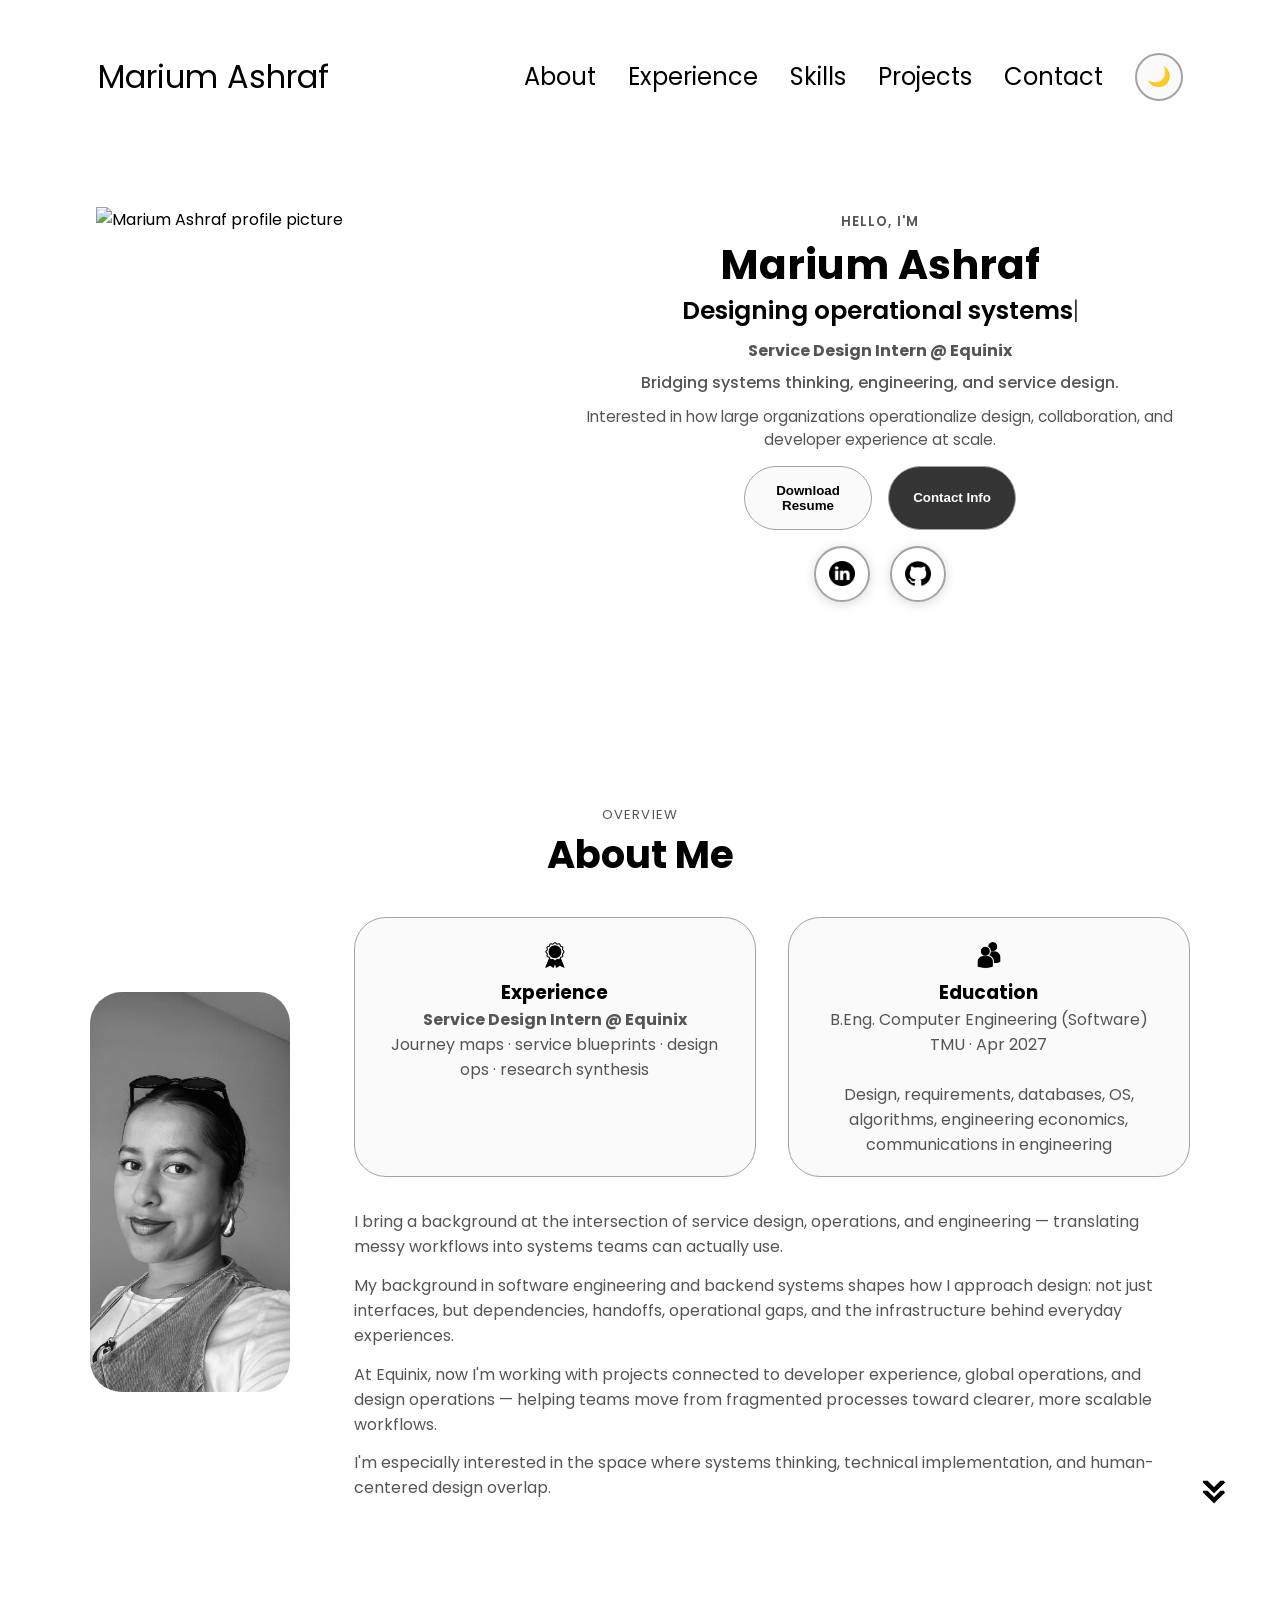
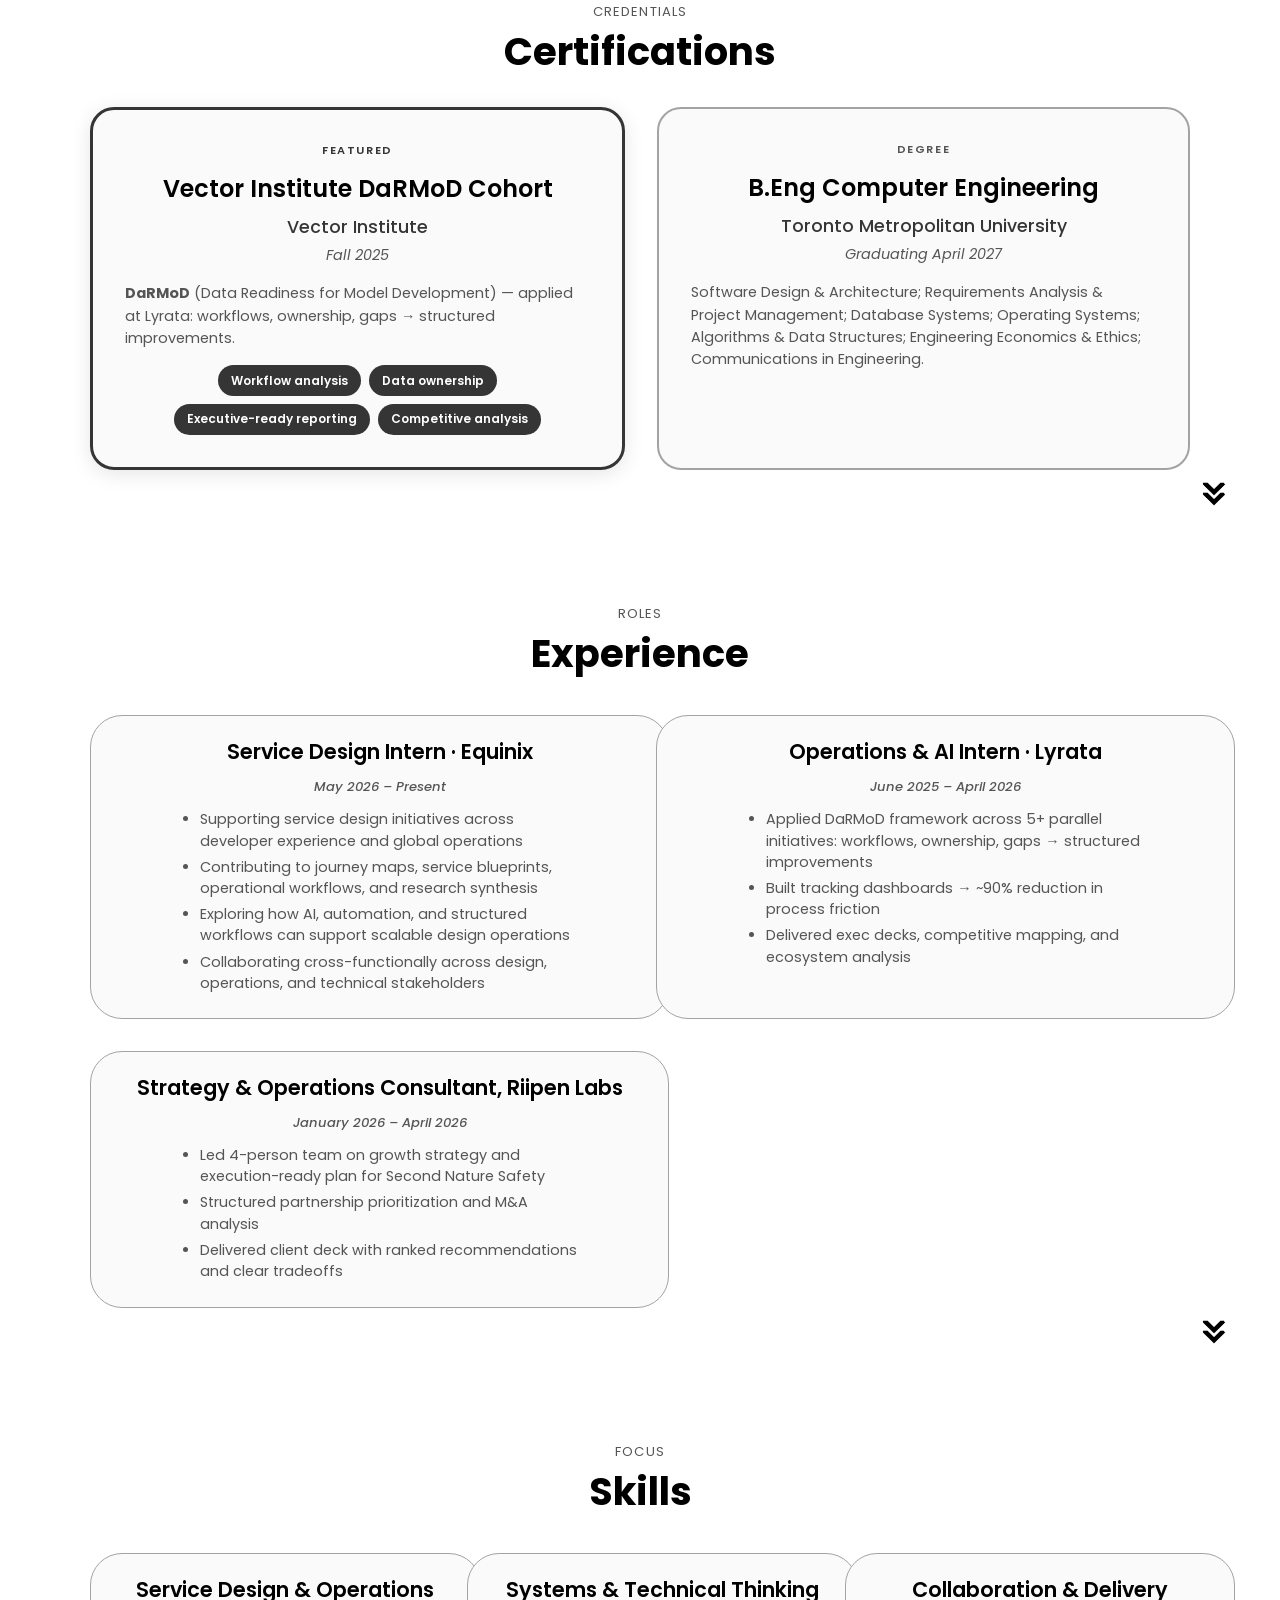
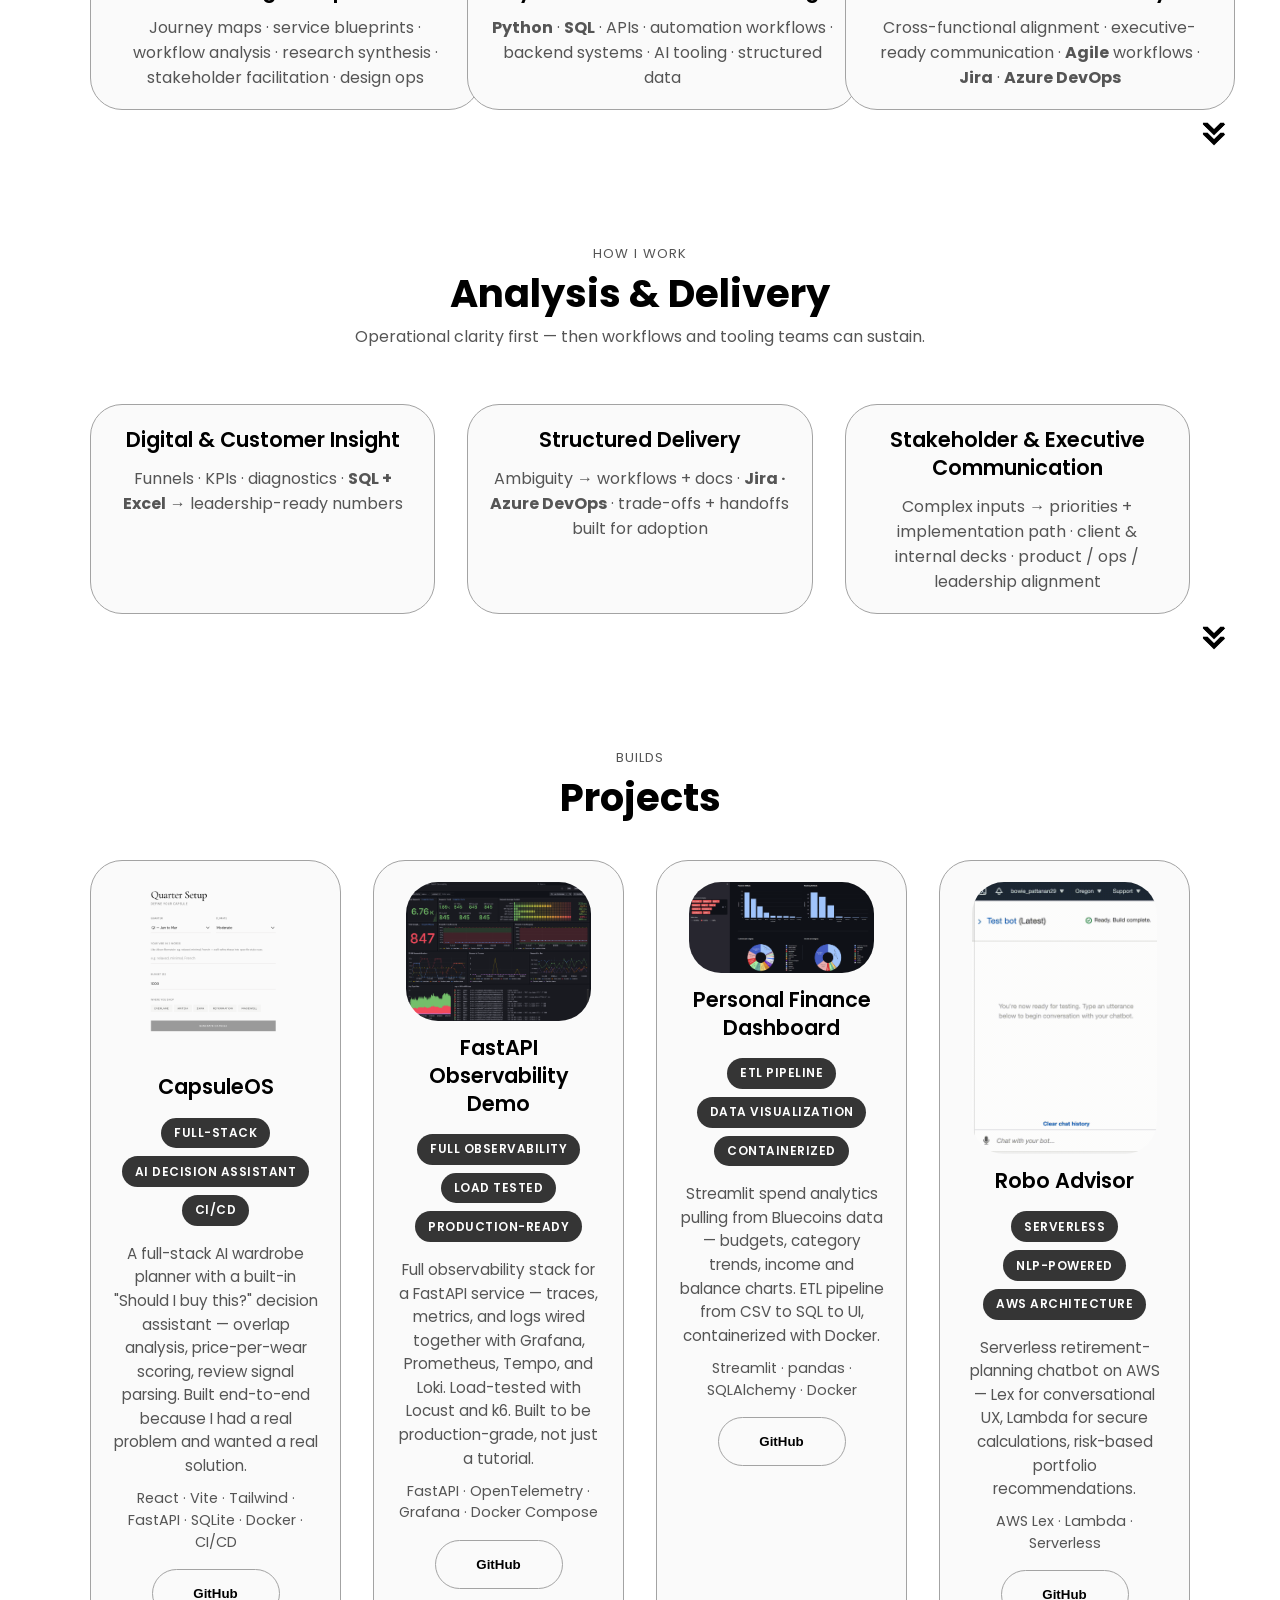
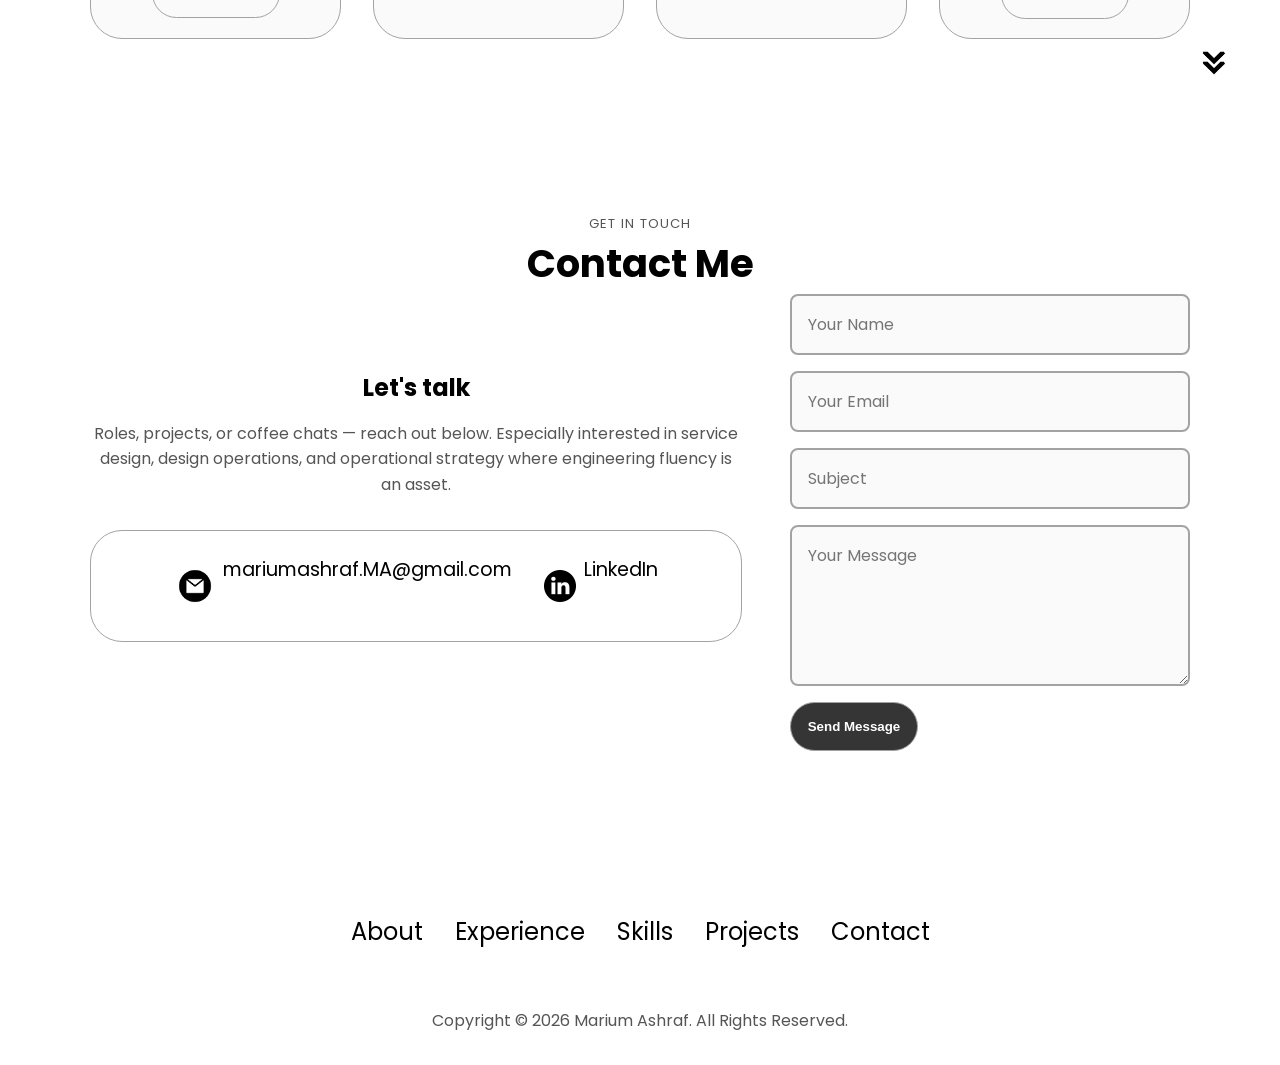
==== index.html @ 14479787 "Post Starting at Equinix" ====
<!DOCTYPE html>
<html lang="en">
  <head>
    <meta charset="UTF-8" />
    <meta http-equiv="X-UA-Compatible" content="IE=edge" />
    <meta name="viewport" content="width=device-width, initial-scale=1.0" />
    <meta name="description" content="Marium Ashraf — service design, systems thinking, and engineering fluency. Equinix · operations · workflows at scale." />
    <meta name="keywords" content="Service Design, Equinix, Design Operations, Systems Thinking, Developer Experience, Operations, SQL, Python, Agile, Jira, Azure DevOps" />
    <title>Marium Ashraf — Service Design &amp; Operational Systems</title>
    <link rel="stylesheet" href="style.css" />
    <link rel="stylesheet" href="mediaqueries.css" />
  </head>
  <body>
    <!-- Scroll Progress Indicator -->
    <div id="scroll-progress"></div>
    
    <nav id="desktop-nav">
      <div class="logo">Marium Ashraf</div>
      <div class="nav-right">
        <ul class="nav-links">
          <li><a href="#about">About</a></li>
          <li><a href="#experience">Experience</a></li>
          <li><a href="#skills">Skills</a></li>
          <li><a href="#projects">Projects</a></li>
          <li><a href="#contact">Contact</a></li>
        </ul>
        <button id="theme-toggle" class="theme-toggle" onclick="toggleTheme()">
          <span class="theme-icon">🌙</span>
        </button>
      </div>
    </nav>
    <nav id="hamburger-nav">
      <div class="logo">Marium Ashraf</div>
      <div class="hamburger-menu">
        <div class="hamburger-icon" onclick="toggleMenu()">
          <span></span>
          <span></span>
          <span></span>
        </div>
        <div class="menu-links" id="menu-links">
          <ul class="menu-links-list">
            <li><a href="#about">About</a></li>
            <li><a href="#experience">Experience</a></li>
            <li><a href="#skills">Skills</a></li>
            <li><a href="#projects">Projects</a></li>
            <li><a href="#contact">Contact</a></li>
            <li class="theme-toggle-mobile">
              <button type="button" class="theme-toggle" onclick="toggleTheme(); toggleMenu();">
                <span class="theme-icon">🌙</span> Toggle Theme
              </button>
            </li>
          </ul>
        </div>
      </div>
    </nav>
    <section id="profile">
      <div class="section__pic-container">
        <img src="./assets/profile-pic.png" alt="Marium Ashraf profile picture" />
      </div>
      <div class="section__text">
        <p class="section__text__p1">Hello, I'm</p>
        <h1 class="title">Marium Ashraf</h1>
        <p class="section__text__p2 hero-typing-line"><span id="typing-text"></span><span class="typing-cursor">|</span></p>
        <p class="section__text__p3 hero-role-line"><strong>Service Design Intern @ Equinix</strong></p>
        <p class="section__text__p3 hero-bridging">Bridging systems thinking, engineering, and service design.</p>
        <p class="section__text__p3 hero-scale">Interested in how large organizations operationalize design, collaboration, and developer experience at scale.</p>
        <div class="btn-container">
          <button class="btn btn-color-2" onclick="window.open('./assets/Marium_Ashraf_Resume_.pdf')">
            Download Resume
          </button>
          <button class="btn btn-color-1" onclick="location.href='./#contact'">
            Contact Info
          </button>
        </div>
        <div id="socials-container">
          <a href="https://www.linkedin.com/in/mariumashraf/" target="_blank" rel="noopener" class="social-icon-link" aria-label="LinkedIn">
            <img src="./assets/linkedin.png" alt="LinkedIn" class="icon social-icon" />
          </a>
          <a href="https://github.com/marsh-design" target="_blank" rel="noopener" class="social-icon-link" aria-label="GitHub">
            <img src="./assets/github.png" alt="GitHub" class="icon social-icon" />
          </a>
        </div>
      </div>
    </section>
    <section id="about">
      <p class="section__text__p1">Overview</p>
      <h1 class="title">About Me</h1>
      <div class="section-container">
        <div class="section__pic-container">
          <img src="./assets/about-pic.png" alt="Profile picture" class="about-pic" />
        </div>
        <div class="about-details-container">
          <div class="about-containers">
            <div class="details-container">
              <img src="./assets/experience.png" alt="Experience icon" class="icon" />
              <h3>Experience</h3>
              <p><strong>Service Design Intern @ Equinix</strong><br />Journey maps · service blueprints · design ops · research synthesis</p>
            </div>
            <div class="details-container">
              <img src="./assets/education.png" alt="Education icon" class="icon" />
              <h3>Education</h3>
              <p>B.Eng. Computer Engineering (Software)<br />TMU · Apr 2027<br /><br />Design, requirements, databases, OS, algorithms, engineering economics, communications in engineering</p>
            </div>
          </div>
          <div class="text-container">
            <p>
              I bring a background at the intersection of service design, operations, and engineering — translating messy workflows into systems teams can actually use.
            </p>
            <p>
              My background in software engineering and backend systems shapes how I approach design: not just interfaces, but dependencies, handoffs, operational gaps, and the infrastructure behind everyday experiences.
            </p>
            <p>
              At Equinix, now I'm working with projects connected to developer experience, global operations, and design operations — helping teams move from fragmented processes toward clearer, more scalable workflows.
            </p>
            <p>
              I'm especially interested in the space where systems thinking, technical implementation, and human-centered design overlap.
            </p>
          </div>
        </div>
      </div>
      <img src="./assets/arrow.png" alt="Arrow icon" class="icon arrow" onclick="location.href='./#certifications'" />
    </section>

<!-- ===== CERTIFICATIONS & TRAINING SECTION ===== -->
<section id="certifications">
  <p class="section__text__p1">Credentials</p>
  <h1 class="title">Certifications</h1>
  
  <div class="certifications-container">
    <div class="certification-card featured">
      <div class="cert-badge" aria-hidden="true">Featured</div>
      <h3 class="cert-title">Vector Institute DaRMoD Cohort</h3>
      <p class="cert-org">Vector Institute</p>
      <p class="cert-date">Fall 2025</p>
      <p class="cert-description">
        <strong>DaRMoD</strong> (Data Readiness for Model Development) — applied at Lyrata: workflows, ownership, gaps → structured improvements.
      </p>
      <div class="cert-skills">
        <span class="cert-skill">Workflow analysis</span>
        <span class="cert-skill">Data ownership</span>
        <span class="cert-skill">Executive-ready reporting</span>
        <span class="cert-skill">Competitive analysis</span>
      </div>
    </div>
    
    <div class="certification-card">
      <div class="cert-badge" aria-hidden="true">Degree</div>
      <h3 class="cert-title">B.Eng Computer Engineering</h3>
      <p class="cert-org">Toronto Metropolitan University</p>
      <p class="cert-date">Graduating April 2027</p>
      <p class="cert-description">
        Software Design &amp; Architecture; Requirements Analysis &amp; Project Management; Database Systems; Operating Systems; Algorithms &amp; Data Structures; Engineering Economics &amp; Ethics; Communications in Engineering.
      </p>
    </div>
  </div>
  
  <img src="./assets/arrow.png" alt="Arrow icon" class="icon arrow" onclick="location.href='./#experience'" />
</section>

<!-- ===== EXPERIENCE (Hybrid: clean + recruiter-friendly) ===== -->
<section id="experience">
  <p class="section__text__p1">Roles</p>
  <h1 class="title">Experience</h1>

  <div class="experience-details-container">
    <div class="about-containers experience-grid">

      <!-- Service Design Intern, Equinix -->
      <div class="details-container">
        <h2 class="experience-sub-title">Service Design Intern · Equinix</h2>
        <p class="experience-date">May 2026 – Present</p>
        <ul class="exp-bullets">
          <li>Supporting service design initiatives across developer experience and global operations</li>
          <li>Contributing to journey maps, service blueprints, operational workflows, and research synthesis</li>
          <li>Exploring how AI, automation, and structured workflows can support scalable design operations</li>
          <li>Collaborating cross-functionally across design, operations, and technical stakeholders</li>
        </ul>
      </div>

      <!-- Operations & AI Intern, Lyrata -->
      <div class="details-container">
        <h2 class="experience-sub-title">Operations &amp; AI Intern · Lyrata</h2>
        <p class="experience-date">June 2025 – April 2026</p>
        <ul class="exp-bullets">
          <li>Applied DaRMoD framework across 5+ parallel initiatives: workflows, ownership, gaps → structured improvements</li>
          <li>Built tracking dashboards → ~90% reduction in process friction</li>
          <li>Delivered exec decks, competitive mapping, and ecosystem analysis</li>
        </ul>
      </div>

      <!-- Strategy and Operations Consultant, Riipen Labs -->
      <div class="details-container">
        <h2 class="experience-sub-title">Strategy &amp; Operations Consultant, Riipen Labs</h2>
        <p class="experience-date">January 2026 – April 2026</p>
        <ul class="exp-bullets">
          <li>Led 4-person team on growth strategy and execution-ready plan for Second Nature Safety</li>
          <li>Structured partnership prioritization and M&amp;A analysis</li>
          <li>Delivered client deck with ranked recommendations and clear tradeoffs</li>
        </ul>
      </div>


    </div>
  </div>
  <img src="./assets/arrow.png" alt="Arrow icon" class="icon arrow" onclick="location.href='./#skills'" />
</section>

<!-- ===== SKILLS SECTION ===== -->
<section id="skills">
  <p class="section__text__p1">Focus</p>
  <h1 class="title">Skills</h1>
  
  <div class="experience-details-container">
    <div class="about-containers skills-four">

      <div class="details-container">
        <h2 class="experience-sub-title">Service Design &amp; Operations</h2>
        <p>
          Journey maps · service blueprints · workflow analysis · research synthesis · stakeholder facilitation · design ops
        </p>
      </div>

      <div class="details-container">
        <h2 class="experience-sub-title">Systems &amp; Technical Thinking</h2>
        <p>
          <strong>Python</strong> · <strong>SQL</strong> · APIs · automation workflows · backend systems · AI tooling · structured data
        </p>
      </div>

      <div class="details-container">
        <h2 class="experience-sub-title">Collaboration &amp; Delivery</h2>
        <p>
          Cross-functional alignment · executive-ready communication · <strong>Agile</strong> workflows · <strong>Jira</strong> · <strong>Azure DevOps</strong>
        </p>
      </div>

    </div>
  </div>
  
  <img src="./assets/arrow.png" alt="Arrow icon" class="icon arrow" onclick="location.href='./#analysis-delivery'" />
</section>

<!-- ===== ANALYSIS & DELIVERY SECTION ===== -->
<section id="analysis-delivery">
  <p class="section__text__p1">How I work</p>
  <h1 class="title">Analysis &amp; Delivery</h1>
  
  <p class="section-intro">Operational clarity first — then workflows and tooling teams can sustain.</p>
  
  <div class="experience-details-container">
    <div class="about-containers">

      <!-- Business Intelligence & Analytics -->
      <div class="details-container">
        <h2 class="experience-sub-title">Digital &amp; Customer Insight</h2>
        <p>
          Funnels · KPIs · diagnostics · <strong>SQL + Excel</strong> → leadership-ready numbers
        </p>
      </div>

      <!-- Systems Analysis & Requirements -->
      <div class="details-container">
        <h2 class="experience-sub-title">Structured Delivery</h2>
        <p>
          Ambiguity → workflows + docs · <strong>Jira · Azure DevOps</strong> · trade-offs + handoffs built for adoption
        </p>
      </div>

      <!-- Stakeholder Collaboration & Communication -->
      <div class="details-container">
        <h2 class="experience-sub-title">Stakeholder &amp; Executive Communication</h2>
        <p>
          Complex inputs → priorities + implementation path · client &amp; internal decks · product / ops / leadership alignment
        </p>
      </div>

    </div>
  </div>
  
  <img src="./assets/arrow.png" alt="Arrow icon" class="icon arrow" onclick="location.href='./#projects'" />
</section>

<!-- ===== PROJECTS SECTION ===== -->
<section id="projects">
  <p class="section__text__p1">Builds</p>
  <h1 class="title">Projects</h1>


  <div class="experience-details-container">
    <div class="about-containers">

      <!-- CapsuleOS -->
      <div class="details-container color-container project-card" data-category="frontend backend ai">
        <div class="article-container">
          <img src="./assets/project-1.png" alt="CapsuleOS - quarterly capsule wardrobe planner" class="project-img" />
        </div>
        <h2 class="experience-sub-title project-title">CapsuleOS</h2>
        <div class="project-metrics">
          <span class="metric-badge">Full-Stack</span>
          <span class="metric-badge">AI Decision Assistant</span>
          <span class="metric-badge">CI/CD</span>
        </div>
        <p class="project-blurb">
          A full-stack AI wardrobe planner with a built-in "Should I buy this?" decision assistant — overlap analysis, price-per-wear scoring, review signal parsing. Built end-to-end because I had a real problem and wanted a real solution.
        </p>
        <p class="project-details">
          React · Vite · Tailwind · FastAPI · SQLite · Docker · CI/CD
        </p>
        <div class="btn-container">
          <button class="btn btn-color-2 project-btn"
            onclick="location.href='https://github.com/marsh-design/capsule-os'">GitHub</button>
        </div>
      </div>

      <!-- FastAPI Observability Demo -->
      <div class="details-container color-container project-card" data-category="backend devops">
        <div class="article-container">
          <img src="./assets/dashboard.png" alt="FastAPI Observability Demo preview" class="project-img" />
        </div>
        <h2 class="experience-sub-title project-title">FastAPI Observability Demo</h2>
        <div class="project-metrics">
          <span class="metric-badge">Full Observability</span>
          <span class="metric-badge">Load Tested</span>
          <span class="metric-badge">Production-Ready</span>
        </div>
        <p class="project-blurb">
          Full observability stack for a FastAPI service — traces, metrics, and logs wired together with Grafana, Prometheus, Tempo, and Loki. Load-tested with Locust and k6. Built to be production-grade, not just a tutorial.
        </p>
        <p class="project-details">
          FastAPI · OpenTelemetry · Grafana · Docker Compose
        </p>
        <div class="btn-container">
          <button class="btn btn-color-2 project-btn"
            onclick="location.href='https://github.com/marsh-design/fastapi_observability_main'">GitHub</button>
        </div>
      </div>

      <!-- Personal Finance Dashboard -->
      <div class="details-container color-container project-card" data-category="frontend backend">
        <div class="article-container">
          <img src="./assets/project-3.png" alt="Personal Finance Dashboard preview" class="project-img" />
        </div>
        <h2 class="experience-sub-title project-title">Personal Finance Dashboard</h2>
        <div class="project-metrics">
          <span class="metric-badge">ETL Pipeline</span>
          <span class="metric-badge">Data Visualization</span>
          <span class="metric-badge">Containerized</span>
        </div>
        <p class="project-blurb">
          Streamlit spend analytics pulling from Bluecoins data — budgets, category trends, income and balance charts. ETL pipeline from CSV to SQL to UI, containerized with Docker.
        </p>
        <p class="project-details">
          Streamlit · pandas · SQLAlchemy · Docker
        </p>
        <div class="btn-container">
          <button class="btn btn-color-2 project-btn"
            onclick="location.href='https://github.com/marsh-design/personal-finance-dashboard-clean'">GitHub</button>

        </div>
      </div>

      <!-- Robo Advisor -->
      <div class="details-container color-container project-card" data-category="ai backend">
        <div class="article-container">
          <img src="./assets/project-4.png" alt="Robo Advisor preview" class="project-img" />
        </div>
        <h2 class="experience-sub-title project-title">Robo Advisor</h2>
        <div class="project-metrics">
          <span class="metric-badge">Serverless</span>
          <span class="metric-badge">NLP-Powered</span>
          <span class="metric-badge">AWS Architecture</span>
        </div>
        <p class="project-blurb">
          Serverless retirement-planning chatbot on AWS — Lex for conversational UX, Lambda for secure calculations, risk-based portfolio recommendations.
        </p>
        <p class="project-details">
          AWS Lex · Lambda · Serverless
        </p>
        <div class="btn-container">
          <button class="btn btn-color-2 project-btn"
            onclick="location.href='https://github.com/marsh-design/roboadvisor'">GitHub</button>

        </div>
      </div>

    </div>
  </div>

  <img src="./assets/arrow.png" alt="Arrow icon" class="icon arrow" onclick="location.href='./#contact'" />
</section>


    <section id="contact">
      <p class="section__text__p1">Get in Touch</p>
      <h1 class="title">Contact Me</h1>
      
      <div class="contact-container">
        <div class="contact-info">
          <h3>Let's talk</h3>
          <p>Roles, projects, or coffee chats — reach out below. Especially interested in service design, design operations, and operational strategy where engineering fluency is an asset.</p>
          
      <div class="contact-info-upper-container">
        <div class="contact-info-container">
          <img src="./assets/email.png" alt="Email icon" class="icon contact-icon email-icon" />
          <p><a href="mailto:mariumashraf.MA@gmail.com">mariumashraf.MA@gmail.com</a></p>
        </div>
        <div class="contact-info-container">
          <img src="./assets/linkedin.png" alt="LinkedIn icon" class="icon contact-icon" />
          <p><a href="https://www.linkedin.com/in/mariumashraf/">LinkedIn</a></p>
        </div>
          </div>
        </div>
        
        <form class="contact-form" id="contact-form">
          <div class="form-group">
            <input type="text" id="name" name="name" placeholder="Your Name" required>
          </div>
          <div class="form-group">
            <input type="email" id="email" name="email" placeholder="Your Email" required>
          </div>
          <div class="form-group">
            <input type="text" id="subject" name="subject" placeholder="Subject" required>
          </div>
          <div class="form-group">
            <textarea id="message" name="message" placeholder="Your Message" rows="5" required></textarea>
          </div>
          <button type="submit" class="btn btn-color-1">Send Message</button>
        </form>
      </div>
    </section>
    <footer>
      <nav>
        <div class="nav-links-container">
          <ul class="nav-links">
            <li><a href="#about">About</a></li>
            <li><a href="#experience">Experience</a></li>
            <li><a href="#skills">Skills</a></li>
            <li><a href="#projects">Projects</a></li>
            <li><a href="#contact">Contact</a></li>
          </ul>
        </div>
      </nav>
      <p>Copyright &#169; 2026 Marium Ashraf. All Rights Reserved.</p>
    </footer>
    <script src="script.js"></script>
  </body>
</html>
---- style.css ----
/* GENERAL */

@import url("https://fonts.googleapis.com/css2?family=Poppins:wght@300;400;500;600&display=swap");

:root {
  --bg-color: #ffffff;
  --text-color: #000000;
  --text-secondary: rgb(85, 85, 85);
  --border-color: rgb(163, 163, 163);
  --card-bg: rgb(250, 250, 250);
  --hover-color: rgb(53, 53, 53);
}

[data-theme="dark"] {
  --bg-color: #1a1a1a;
  --text-color: #ffffff;
  --text-secondary: #b3b3b3;
  --border-color: #404040;
  --card-bg: #2a2a2a;
  --hover-color: #ffffff;
}

* {
  margin: 0;
  padding: 0;
}

body {
  font-family: "Poppins", sans-serif;
  background-color: var(--bg-color);
  color: var(--text-color);
  transition: background-color 0.3s ease, color 0.3s ease;
}

/* Scroll Progress Indicator */
#scroll-progress {
  position: fixed;
  top: 0;
  left: 0;
  width: 0%;
  height: 4px;
  background: linear-gradient(90deg, var(--hover-color), var(--border-color));
  z-index: 9999;
  transition: width 0.1s ease;
}

html {
  scroll-behavior: smooth;
}

p {
  color: var(--text-secondary);
}

/* TRANSITION */

a,
.btn {
  transition: all 300ms ease;
}

/* DESKTOP NAV */

nav,
.nav-links {
  display: flex;
}

nav {
  justify-content: space-around;
  align-items: center;
  height: 17vh;
}

.nav-right {
  display: flex;
  align-items: center;
  gap: 2rem;
}

.nav-links {
  gap: 2rem;
  list-style: none;
  font-size: 1.5rem;
}

a {
  color: var(--text-color);
  text-decoration: none;
  text-decoration-color: white;
}

a:hover {
  color: grey;
  text-decoration: underline;
  text-underline-offset: 1rem;
  text-decoration-color: rgb(181, 181, 181);
}

.theme-toggle {
  background: var(--card-bg);
  border: 2px solid var(--border-color);
  border-radius: 50%;
  width: 3rem;
  height: 3rem;
  display: flex;
  align-items: center;
  justify-content: center;
  cursor: pointer;
  transition: all 0.3s ease;
  font-size: 1.2rem;
}

.theme-toggle:hover {
  background: var(--hover-color);
  color: var(--bg-color);
  transform: scale(1.1);
}

.theme-toggle-mobile .theme-toggle {
  width: auto;
  height: auto;
  border-radius: 1rem;
  padding: 0.5rem 1rem;
  font-size: 1rem;
}

.logo {
  font-size: 2rem;
}

.logo:hover {
  cursor: default;
}

/* HAMBURGER MENU */

#hamburger-nav {
  display: none;
}

.hamburger-menu {
  position: relative;
  display: inline-block;
}

.hamburger-icon {
  display: flex;
  flex-direction: column;
  justify-content: space-between;
  height: 24px;
  width: 30px;
  cursor: pointer;
}

.hamburger-icon span {
  width: 100%;
  height: 2px;
  background-color: black;
  transition: all 0.3 ease-in-out;
}

.menu-links {
  position: absolute;
  top: 100%;
  right: 0;
  background-color: var(--bg-color);
  border: 1px solid var(--border-color);
  width: fit-content;
  min-width: 200px;
  max-height: 0;
  overflow: hidden;
  transition: max-height 0.3s ease-in-out;
  z-index: 1000;
}

.menu-links-list {
  list-style: none;
  margin: 0;
  padding: 0;
}

.menu-links a {
  display: block;
  padding: 10px;
  text-align: center;
  font-size: 1.5rem;
  color: var(--text-color);
  text-decoration: none;
  transition: all 0.3s ease-in-out;
}

.menu-links li {
  list-style: none;
}

.menu-links.open {
  max-height: 500px;
}

.hamburger-icon.open span:first-child {
  transform: rotate(45deg) translate(10px, 5px);
}

.hamburger-icon.open span:nth-child(2) {
  opacity: 0;
}

.hamburger-icon.open span:last-child {
  transform: rotate(-45deg) translate(10px, -5px);
}

.hamburger-icon span:first-child {
  transform: none;
}

.hamburger-icon span:first-child {
  opacity: 1;
}

.hamburger-icon span:first-child {
  transform: none;
}

/* SECTIONS */

section {
  padding-top: 6vh;
  padding-bottom: 3rem;
  width: min(1100px, calc(100% - 3rem));
  margin: 0 auto;
  box-sizing: border-box;
  min-height: fit-content;
}

.section-container {
  display: flex;
}

/* PROFILE SECTION */

#profile {
  display: flex;
  justify-content: center;
  align-items: center;
  gap: 5rem;
  min-height: 80vh;
}

.section__pic-container {
  display: flex;
  height: 400px;
  width: 400px;
  margin: auto 0;
}

.section__pic-container img {
  width: 100%;
  height: auto;
  object-fit: cover;
}

.section__text {
  align-self: center;
  text-align: center;
  max-width: 48rem;
}

.section__text p {
  font-weight: 600;
}

.section__text__p1 {
  text-align: center;
  text-transform: uppercase;
  letter-spacing: 0.08em;
  font-size: 0.82rem;
  margin-bottom: 0.45rem;
  color: var(--text-secondary);
}

.section__text__p2 {
  font-size: 1.35rem;
  margin: 0.65rem auto 0.4rem;
  line-height: 1.4;
  max-width: 44rem;
  color: var(--text-secondary);
}

.section__text__p3 {
  font-size: 1rem;
  margin: 0 auto 1rem;
  min-height: 1.8rem;
  color: var(--text-secondary);
}

#profile .hero-typing-line {
  font-size: clamp(1.2rem, 2.4vw, 1.55rem);
  margin: 0.35rem auto 0.5rem;
  min-height: 2.25rem;
  line-height: 1.35;
  color: var(--text-color);
}

#profile .hero-role-line {
  margin: 0.35rem auto 0.2rem;
  font-weight: 600;
}

#profile .hero-bridging {
  margin: 0.15rem auto 0.35rem;
  font-weight: 500;
}

#profile .hero-scale {
  font-size: 0.95rem;
  font-weight: 400;
  line-height: 1.55;
  max-width: 38rem;
  margin: 0.25rem auto 0.85rem;
}

.section-intro {
  max-width: 42rem;
  margin: 0 auto 1.4rem;
  text-align: center;
  font-size: 1rem;
  line-height: 1.6;
  color: var(--text-secondary);
}

.typing-cursor {
  color: var(--hover-color);
  font-weight: 300;
  animation: blink 1s infinite;
}

@keyframes blink {
  0%, 50% { opacity: 1; }
  51%, 100% { opacity: 0; }
}

.title {
  font-size: 2.4rem;
  line-height: 1.2;
  text-align: center;
  margin-bottom: 0.4rem;
}

#profile .title {
  font-size: clamp(1.85rem, 3.2vw, 2.8rem);
  max-width: 18ch;
  margin: 0 auto;
}

#socials-container {
  display: flex;
  justify-content: center;
  margin-top: 1rem;
  gap: 1.25rem;
}

.social-icon-link {
  display: flex;
  align-items: center;
  justify-content: center;
  width: 3.25rem;
  height: 3.25rem;
  border-radius: 50%;
  background: rgba(255, 255, 255, 0.95);
  border: 2px solid var(--border-color);
  box-shadow: 0 2px 12px rgba(0, 0, 0, 0.15);
  transition: transform 0.2s ease, box-shadow 0.2s ease;
}

.social-icon-link:hover {
  transform: scale(1.1);
  box-shadow: 0 4px 16px rgba(0, 0, 0, 0.2);
}

[data-theme="dark"] .social-icon-link {
  background: rgba(255, 255, 255, 0.95);
  border-color: rgba(255, 255, 255, 0.3);
  box-shadow: 0 2px 12px rgba(0, 0, 0, 0.4);
}

#socials-container .social-icon {
  height: 1.6rem;
  width: auto;
  cursor: pointer;
}

/* ICONS */

.icon {
  cursor: pointer;
  height: 2rem;
}

/* BUTTONS */

.btn-container {
  display: flex;
  justify-content: center;
  gap: 1rem;
}

.btn {
  font-weight: 600;
  transition: all 300ms ease;
  padding: 1rem;
  width: 8rem;
  border-radius: 2rem;
}

.btn-color-1,
.btn-color-2 {
  border: var(--border-color) 0.1rem solid;
  color: var(--text-color);
  transition: all 300ms ease;
}

.btn-color-1 {
  background: var(--hover-color);
  color: var(--bg-color);
}

.btn-color-1:hover {
  background: var(--text-color);
  color: var(--bg-color);
  transform: translateY(-2px);
}

.btn-color-2 {
  background: var(--card-bg);
  color: var(--text-color);
  border-color: var(--border-color);
}

.btn-color-2:hover {
  background: var(--hover-color);
  color: var(--bg-color);
  border-color: var(--hover-color);
  transform: translateY(-2px);
}

.btn-color-1:hover,
.btn-color-2:hover {
  cursor: pointer;
}

.btn-container {
  gap: 1rem;
}

/* ABOUT SECTION */

#about {
  position: relative;
}

#about .text-container p + p {
  margin-top: 0.85rem;
}

.about-containers {
  gap: 2rem;
  margin-bottom: 2rem;
  margin-top: 2rem;
}

.about-containers.skills-four {
  display: grid;
  grid-template-columns: repeat(3, 1fr);
}

.about-containers.experience-grid {
  display: grid;
  grid-template-columns: repeat(2, 1fr);
}

.about-details-container {
  justify-content: center;
  flex-direction: column;
}

.about-containers,
.about-details-container {
  display: flex;
}

.about-pic {
  border-radius: 2rem;
  width: 100%;
  height: auto;
  object-fit: cover;
}

.arrow {
  position: absolute;
  right: -2.5rem;
  bottom: 2.5rem;
}

.details-container {
  padding: 1.35rem 1.35rem 1.2rem;
  flex: 1;
  width: 100%;
  background: var(--card-bg);
  border-radius: 2rem;
  border: var(--hover-color) 0.1rem solid;
  border-color: var(--border-color);
  text-align: center;
  transition: background-color 0.3s ease, border-color 0.3s ease, transform 0.2s ease;
}

.details-container:hover {
  transform: translateY(-2px);
}

.section-container {
  gap: 4rem;
  height: 80%;
}

.section__pic-container {
  height: 400px;
  width: 400px;
  margin: auto 0;
}

/* CERTIFICATIONS & TRAINING SECTION */

#certifications {
  position: relative;
}

.certifications-container {
  display: flex;
  gap: 2rem;
  max-width: 80rem;
  margin: 2rem auto;
  justify-content: center;
  flex-wrap: wrap;
}

.certification-card {
  background: var(--card-bg);
  border: 2px solid var(--border-color);
  border-radius: 1.5rem;
  padding: 2rem;
  flex: 1;
  min-width: 300px;
  max-width: 500px;
  text-align: center;
  transition: all 0.3s ease;
  position: relative;
}

.certification-card.featured {
  border-color: var(--hover-color);
  border-width: 3px;
  box-shadow: 0 4px 20px rgba(0, 0, 0, 0.1);
}

.certification-card:hover {
  transform: translateY(-5px);
  box-shadow: 0 10px 30px rgba(0, 0, 0, 0.15);
  border-color: var(--hover-color);
}

.cert-badge {
  font-size: 0.7rem;
  letter-spacing: 0.14em;
  text-transform: uppercase;
  font-weight: 600;
  color: var(--text-secondary);
  margin-bottom: 0.75rem;
  display: block;
}

.certification-card.featured .cert-badge {
  color: var(--hover-color);
}

.cert-title {
  font-size: 1.5rem;
  font-weight: 600;
  color: var(--text-color);
  margin-bottom: 0.5rem;
}

.cert-org {
  font-size: 1.1rem;
  font-weight: 500;
  color: var(--hover-color);
  margin-bottom: 0.3rem;
}

.cert-date {
  font-size: 0.9rem;
  color: var(--text-secondary);
  font-style: italic;
  margin-bottom: 1rem;
}

.cert-description {
  font-size: 0.9rem;
  color: var(--text-secondary);
  line-height: 1.55;
  margin-bottom: 1rem;
  text-align: left;
}

.cert-skills {
  display: flex;
  flex-wrap: wrap;
  gap: 0.5rem;
  justify-content: center;
  margin-top: 1rem;
}

.cert-skill {
  background: var(--hover-color);
  color: var(--bg-color);
  padding: 0.4rem 0.8rem;
  border-radius: 1rem;
  font-size: 0.75rem;
  font-weight: 600;
}

/* EXPERIENCE SECTION */

#experience {
  position: relative;
}

.experience-sub-title {
  color: var(--text-color);
  font-weight: 600;
  font-size: 1.3rem;
  line-height: 1.35;
  margin-bottom: 0.7rem;
}

.experience-date {
  color: var(--text-secondary);
  font-size: 0.82rem;
  font-weight: 500;
  font-style: italic;
  margin-bottom: 0.75rem;
}

.exp-bullets {
  margin: 0;
  padding-left: 1.2rem;
  text-align: left;
  color: var(--text-secondary);
  font-size: 0.9rem;
  line-height: 1.48;
  max-width: 42ch;
  margin-left: auto;
  margin-right: auto;
}

.exp-bullets li {
  margin-bottom: 0.3rem;
}

.experience-details-container {
  display: flex;
  justify-content: center;
  flex-direction: column;
}

.article-container {
  display: flex;
  text-align: center;
  flex-wrap: wrap;
  flex-direction: row;
  gap: 2.5rem;
  justify-content: center;
}

article {
  display: flex;
  width: 10rem;
  justify-content: space-around;
  gap: 0.5rem;
}

article .icon {
  cursor: default;
}

/* SKILLS SECTION */

#skills {
  position: relative;
}

.skills-container {
  display: flex;
  flex-direction: column;
  gap: 2rem;
  max-width: 60rem;
  margin: 0 auto;
}

.skills-category {
  text-align: center;
}

.skills-category-title {
  color: rgb(85, 85, 85);
  font-weight: 600;
  font-size: 1.5rem;
  margin-bottom: 1rem;
}

.skills-tags {
  display: flex;
  flex-wrap: wrap;
  justify-content: center;
  gap: 0.8rem;
  margin-bottom: 1.5rem;
}

.skill-tag {
  background: rgb(250, 250, 250);
  border: rgb(163, 163, 163) 0.1rem solid;
  border-radius: 1.5rem;
  padding: 0.5rem 1rem;
  font-size: 0.9rem;
  font-weight: 500;
  color: rgb(53, 53, 53);
  transition: all 300ms ease;
}

.skill-tag:hover {
  background: rgb(53, 53, 53);
  color: white;
  cursor: default;
}

/* PROJECTS SECTION */

#projects {
  position: relative;
}

.project-filters {
  display: flex;
  justify-content: center;
  gap: 1rem;
  margin: 2rem 0;
  flex-wrap: wrap;
}

.filter-btn {
  background: var(--card-bg);
  border: 2px solid var(--border-color);
  border-radius: 1.5rem;
  padding: 0.5rem 1rem;
  font-size: 0.9rem;
  font-weight: 500;
  color: var(--text-color);
  cursor: pointer;
  transition: all 0.3s ease;
}

.filter-btn:hover,
.filter-btn.active {
  background: var(--hover-color);
  color: var(--bg-color);
  transform: translateY(-2px);
}

.project-card {
  transition: all 0.3s ease;
}

.project-card.hidden {
  display: none;
}

.project-tags {
  display: flex;
  flex-wrap: wrap;
  gap: 0.5rem;
  justify-content: center;
  margin: 1rem 0;
}

.project-tag {
  background: var(--bg-color);
  border: 1px solid var(--border-color);
  border-radius: 1rem;
  padding: 0.3rem 0.8rem;
  font-size: 0.8rem;
  font-weight: 500;
  color: var(--text-color);
}

.color-container {
  border-color: var(--border-color);
  background: var(--card-bg);
}

.project-img {
  border-radius: 2rem;
  width: 90%;
  max-width: 420px;
  height: auto;
  display: block;
  margin: 0 auto;
}

.project-title {
  margin: 0.8rem 0 0.45rem;
  color: black;
}

.project-btn {
  color: black;
  border-color: rgb(163, 163, 163);
}

.project-details {
  margin: 0.65rem auto 0.95rem;
  line-height: 1.52;
  font-size: 0.9rem;
  max-width: 44ch;
  color: rgb(85, 85, 85);
}

.project-blurb {
  line-height: 1.55;
  font-size: 0.95rem;
  max-width: 44ch;
  margin: 0 auto 0.45rem;
  color: var(--text-secondary);
}

.tech-stack {
  display: flex;
  flex-wrap: wrap;
  gap: 0.8rem;
  justify-content: center;
  margin: 1rem 0;
  padding: 0.5rem 0;
}

.tech-icon {
  font-size: 1.8rem;
  cursor: pointer;
  transition: all 0.3s ease;
  display: inline-block;
  filter: grayscale(20%);
}

.tech-icon:hover {
  transform: scale(1.2) translateY(-3px);
  filter: grayscale(0%);
}

.project-metrics {
  display: flex;
  flex-wrap: wrap;
  gap: 0.5rem;
  justify-content: center;
  margin: 1rem 0;
}

.metric-badge {
  background: var(--hover-color);
  color: var(--bg-color);
  padding: 0.4rem 0.8rem;
  border-radius: 1rem;
  font-size: 0.75rem;
  font-weight: 600;
  text-transform: uppercase;
  letter-spacing: 0.5px;
  transition: all 0.3s ease;
}

.metric-badge:hover {
  transform: scale(1.05);
  box-shadow: 0 4px 8px rgba(0, 0, 0, 0.2);
}

/* CONTACT */

#contact {
  display: flex;
  justify-content: center;
  flex-direction: column;
  min-height: 80vh;
}

.contact-container {
  display: flex;
  flex-wrap: wrap;
  gap: 3rem;
  max-width: 80rem;
  margin: 0 auto;
  align-items: center;
  justify-content: center;
}

.contact-info {
  flex: 1;
  text-align: center;
}

.contact-info h3 {
  color: var(--text-color);
  font-size: 1.5rem;
  margin-bottom: 1rem;
}

.contact-info p {
  margin-bottom: 2rem;
  line-height: 1.6;
}

.contact-form {
  flex: 1;
  display: flex;
  flex-direction: column;
  gap: 1rem;
  max-width: 400px;
}

.form-group {
  display: flex;
  flex-direction: column;
}

.form-group input,
.form-group textarea {
  padding: 1rem;
  border: 2px solid var(--border-color);
  border-radius: 0.5rem;
  background: var(--card-bg);
  color: var(--text-color);
  font-family: "Poppins", sans-serif;
  font-size: 1rem;
  transition: border-color 0.3s ease;
}

.form-group input:focus,
.form-group textarea:focus {
  outline: none;
  border-color: var(--hover-color);
}

.form-group textarea {
  resize: vertical;
  min-height: 120px;
}

.contact-info-upper-container {
  display: flex;
  flex-wrap: wrap;
  justify-content: center;
  align-items: center;
  border-radius: 2rem;
  border: rgb(53, 53, 53) 0.1rem solid;
  border-color: rgb(163, 163, 163);
  background: (250, 250, 250);
  margin: 2rem auto;
  padding: 0.5rem;
}

.contact-info-container {
  display: flex;
  align-items: center;
  justify-content: center;
  gap: 0.5rem;
  margin: 1rem;
}

.contact-info-container p {
  font-size: larger;
}

.contact-icon {
  cursor: default;
}

.email-icon {
  height: 2.5rem;
}

/* FOOTER SECTION */

footer {
  min-height: 18vh;
  padding: 1rem 0 2rem;
  margin: 0 1rem;
}

footer p {
  text-align: center;
}
---- mediaqueries.css ----
@media screen and (max-width: 1400px) {
  #profile {
    min-height: 0;
    height: auto;
    margin-bottom: 6rem;
  }
  .about-containers {
    flex-wrap: wrap;
  }
  #contact,
  #projects {
    height: fit-content;
  }
}

@media screen and (max-width: 1200px) {
  #desktop-nav {
    display: none;
  }
  #hamburger-nav {
    display: flex;
  }
  #experience,
  .experience-details-container {
    margin-top: 2rem;
  }
  #profile,
  .section-container {
    display: block;
  }
  .arrow {
    display: none;
  }
  section,
  .section-container {
    height: fit-content;
  }
  section {
    width: min(960px, calc(100% - 2.5rem));
    margin: 0 auto;
  }
  .section__pic-container {
    width: 275px;
    height: 275px;
    margin: 0 auto 2rem;
  }
  .about-containers {
    margin-top: 0;
  }
}

@media screen and (max-width: 960px) {
  .about-containers.skills-four {
    grid-template-columns: repeat(2, 1fr);
  }
}

@media screen and (max-width: 600px) {
  #contact,
  footer {
    height: auto;
    min-height: 0;
  }
  #profile {
    height: auto;
    min-height: 0;
    margin-bottom: 0;
  }
  article {
    font-size: 1rem;
  }
  footer nav {
    height: fit-content;
    margin-bottom: 2rem;
  }
  .about-containers,
  .contact-info-upper-container,
  .btn-container {
    flex-wrap: wrap;
  }
  .contact-info-container {
    margin: 0;
  }
  .contact-info-container p,
  .nav-links li a {
    font-size: 1rem;
  }
  .experience-sub-title {
    font-size: 1.25rem;
  }
  .logo {
    font-size: 1.5rem;
  }
  .nav-links {
    flex-direction: column;
    gap: 0.5rem;
    text-align: center;
  }
  .section__pic-container {
    width: min(78vw, 320px);
    height: auto;
    justify-content: center;
  }

  section {
    width: calc(100% - 1.5rem);
    margin: 0 auto;
    padding-bottom: 2rem;
  }
  .section__text__p2 {
    font-size: 1.02rem;
    line-height: 1.55;
  }
  .title {
    font-size: 1.72rem;
    line-height: 1.25;
  }
  .text-container {
    text-align: left;
  }
  
  /* New mobile optimizations */
  .contact-container {
    flex-direction: column;
    gap: 2rem;
    align-items: center;
    text-align: center;
  }
  
  .contact-form {
    max-width: 100%;
    width: 100%;
  }
  
  .project-filters {
    gap: 0.5rem;
  }
  
  .filter-btn {
    padding: 0.4rem 0.8rem;
    font-size: 0.8rem;
  }
  
  .skills-tags {
    gap: 0.5rem;
  }
  
  .skill-tag {
    padding: 0.4rem 0.8rem;
    font-size: 0.8rem;
  }
  
  .project-tags {
    gap: 0.3rem;
  }
  
  .project-tag {
    padding: 0.2rem 0.6rem;
    font-size: 0.7rem;
  }
  
  .theme-toggle {
    width: 2.5rem;
    height: 2.5rem;
    font-size: 1rem;
  }
  
  .nav-right {
    gap: 1rem;
  }
  
  .about-containers.skills-four,
  .about-containers.experience-grid {
    grid-template-columns: 1fr;
  }

  .metric-badge {
    font-size: 0.7rem;
    padding: 0.3rem 0.6rem;
  }
  
  .tech-icon {
    font-size: 1.5rem;
  }
  
  .section__text__p2 {
    font-size: 1.02rem;
    min-height: 2rem;
  }
  
  .certifications-container {
    flex-direction: column;
    align-items: center;
  }
  
  .certification-card {
    max-width: 100%;
    min-width: auto;
  }
  
  .cert-badge {
    font-size: 3rem;
  }
  
  .cert-title {
    font-size: 1.25rem;
  }

  .experience-sub-title {
    font-size: 1.12rem;
    line-height: 1.35;
  }

  .exp-bullets {
    font-size: 0.86rem;
    line-height: 1.45;
    padding-left: 1rem;
  }
}
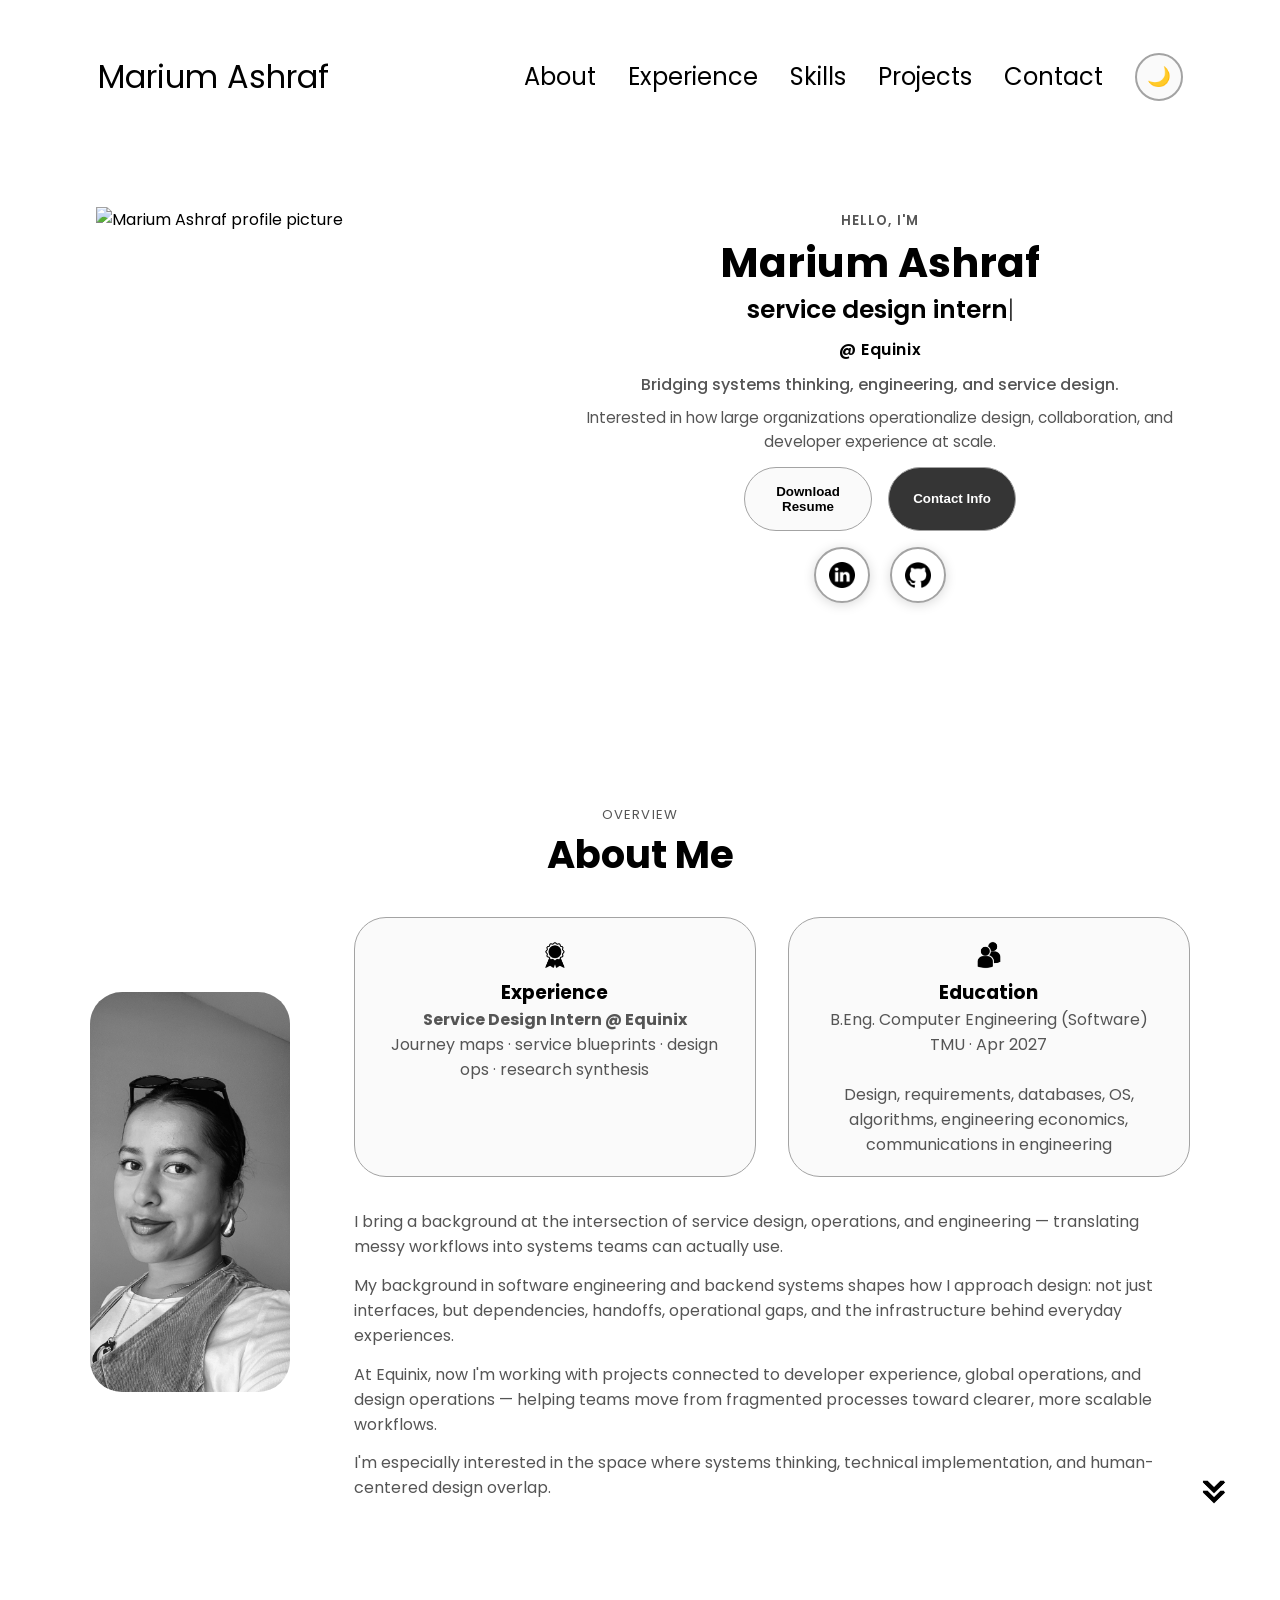
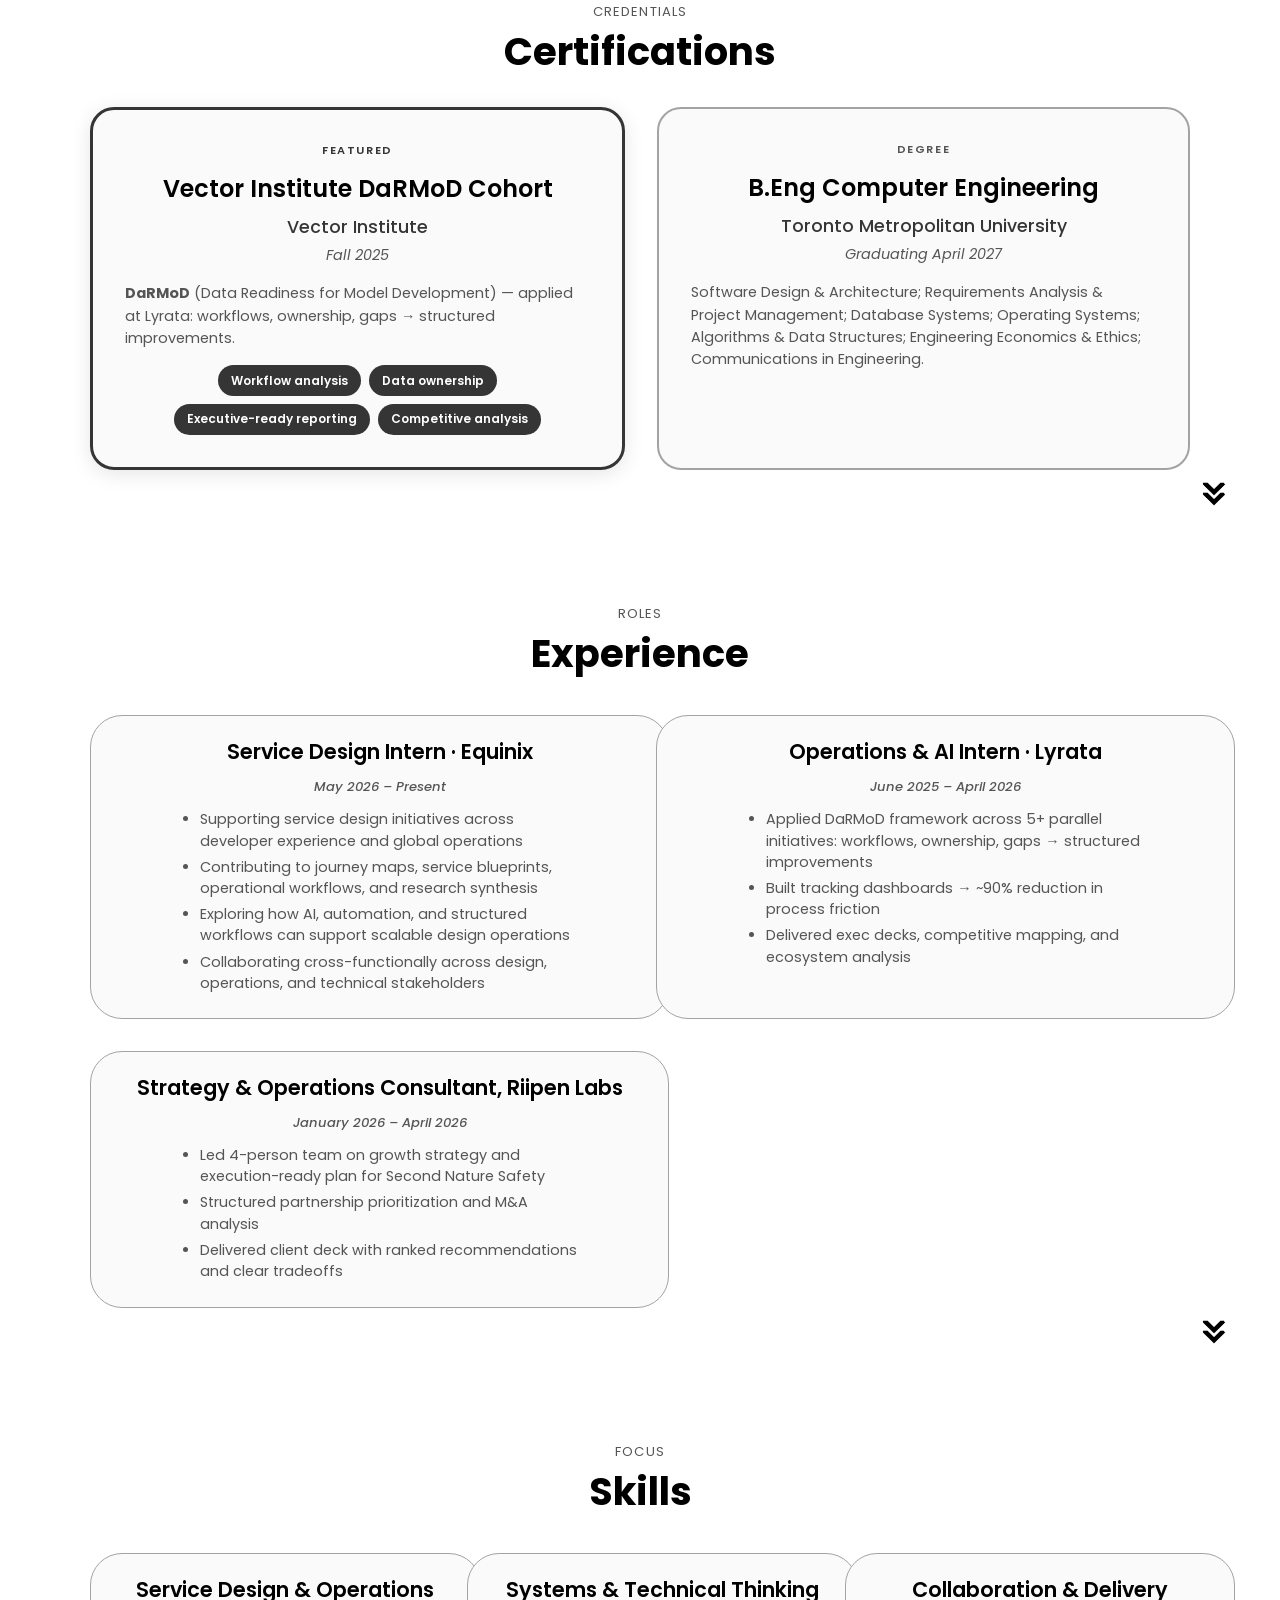
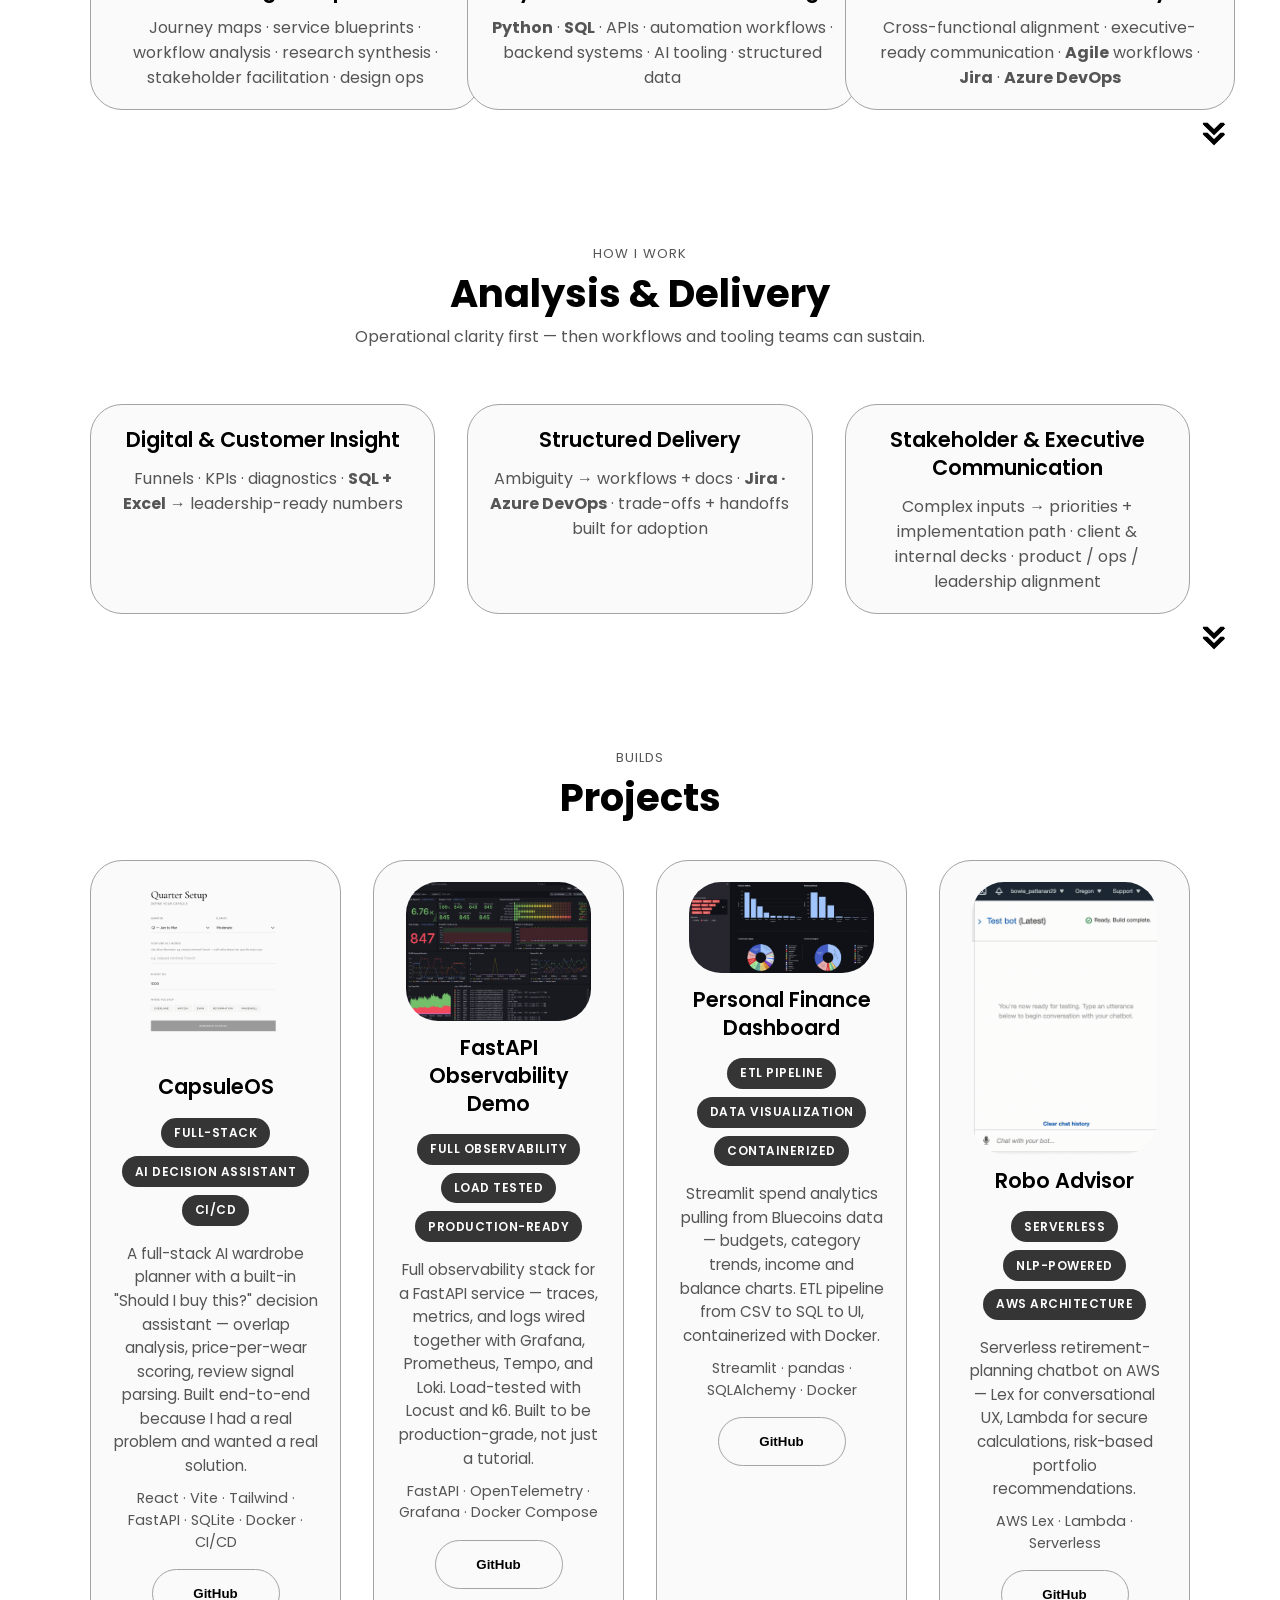
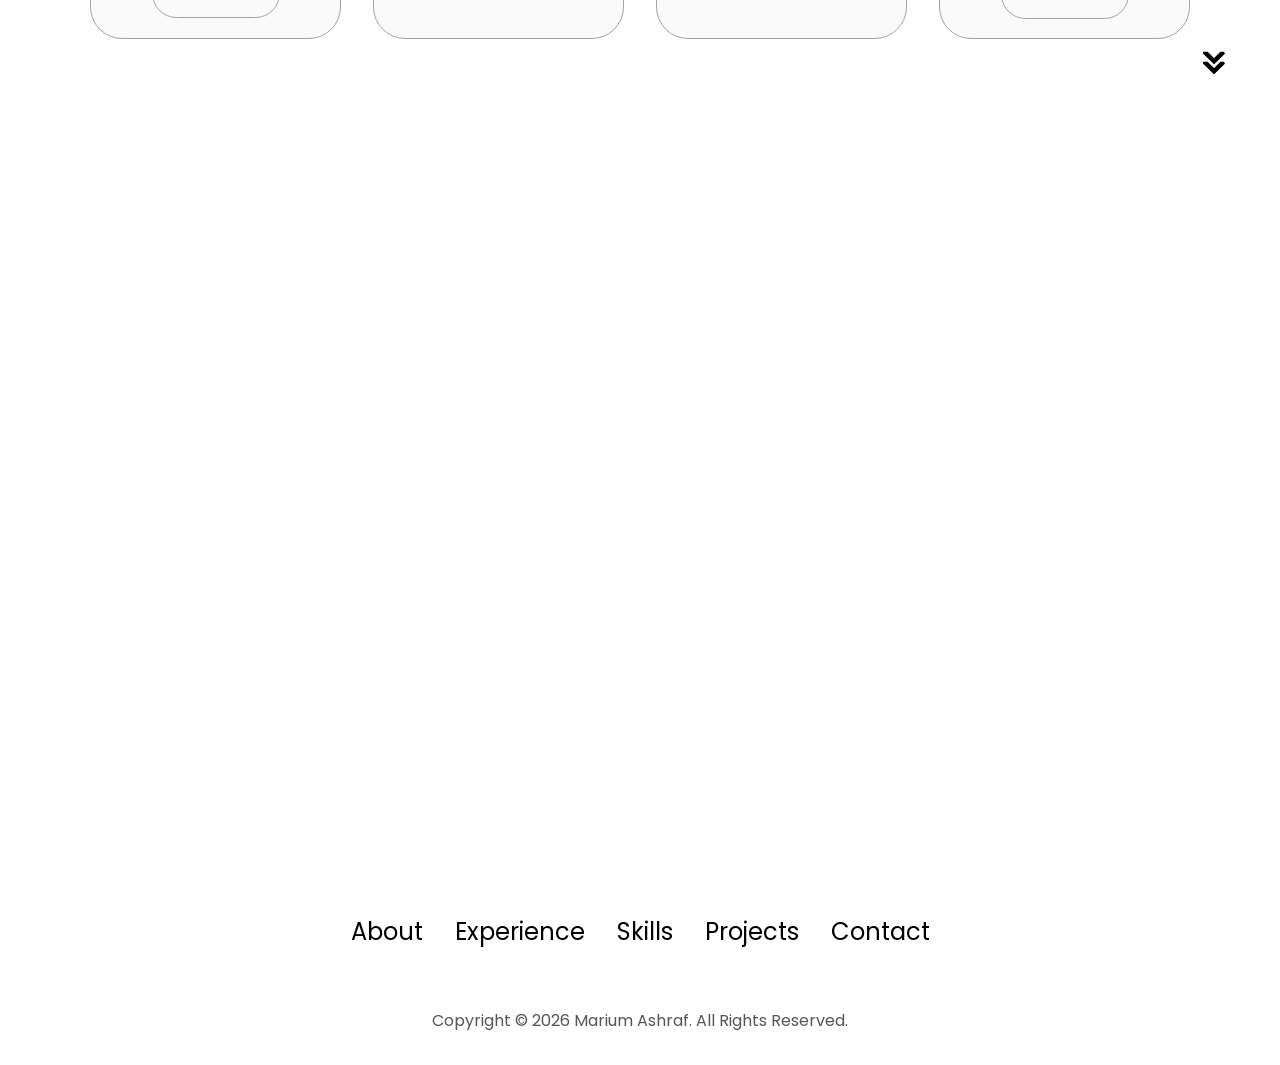
==== commit 989b9196: ";0" ====
--- a/index.html
+++ b/index.html
@@ -61,7 +61,7 @@
         <p class="section__text__p1">Hello, I'm</p>
         <h1 class="title">Marium Ashraf</h1>
         <p class="section__text__p2 hero-typing-line"><span id="typing-text"></span><span class="typing-cursor">|</span></p>
-        <p class="section__text__p3 hero-role-line"><strong>Service Design Intern @ Equinix</strong></p>
+        <p class="section__text__p3 hero-company">@ Equinix</p>
         <p class="section__text__p3 hero-bridging">Bridging systems thinking, engineering, and service design.</p>
         <p class="section__text__p3 hero-scale">Interested in how large organizations operationalize design, collaboration, and developer experience at scale.</p>
         <div class="btn-container">
--- a/style.css
+++ b/style.css
@@ -302,9 +302,11 @@
   color: var(--text-color);
 }
 
-#profile .hero-role-line {
-  margin: 0.35rem auto 0.2rem;
+#profile .hero-company {
+  margin: 0.2rem auto 0.35rem;
   font-weight: 600;
+  letter-spacing: 0.04em;
+  color: var(--text-color);
 }
 
 #profile .hero-bridging {
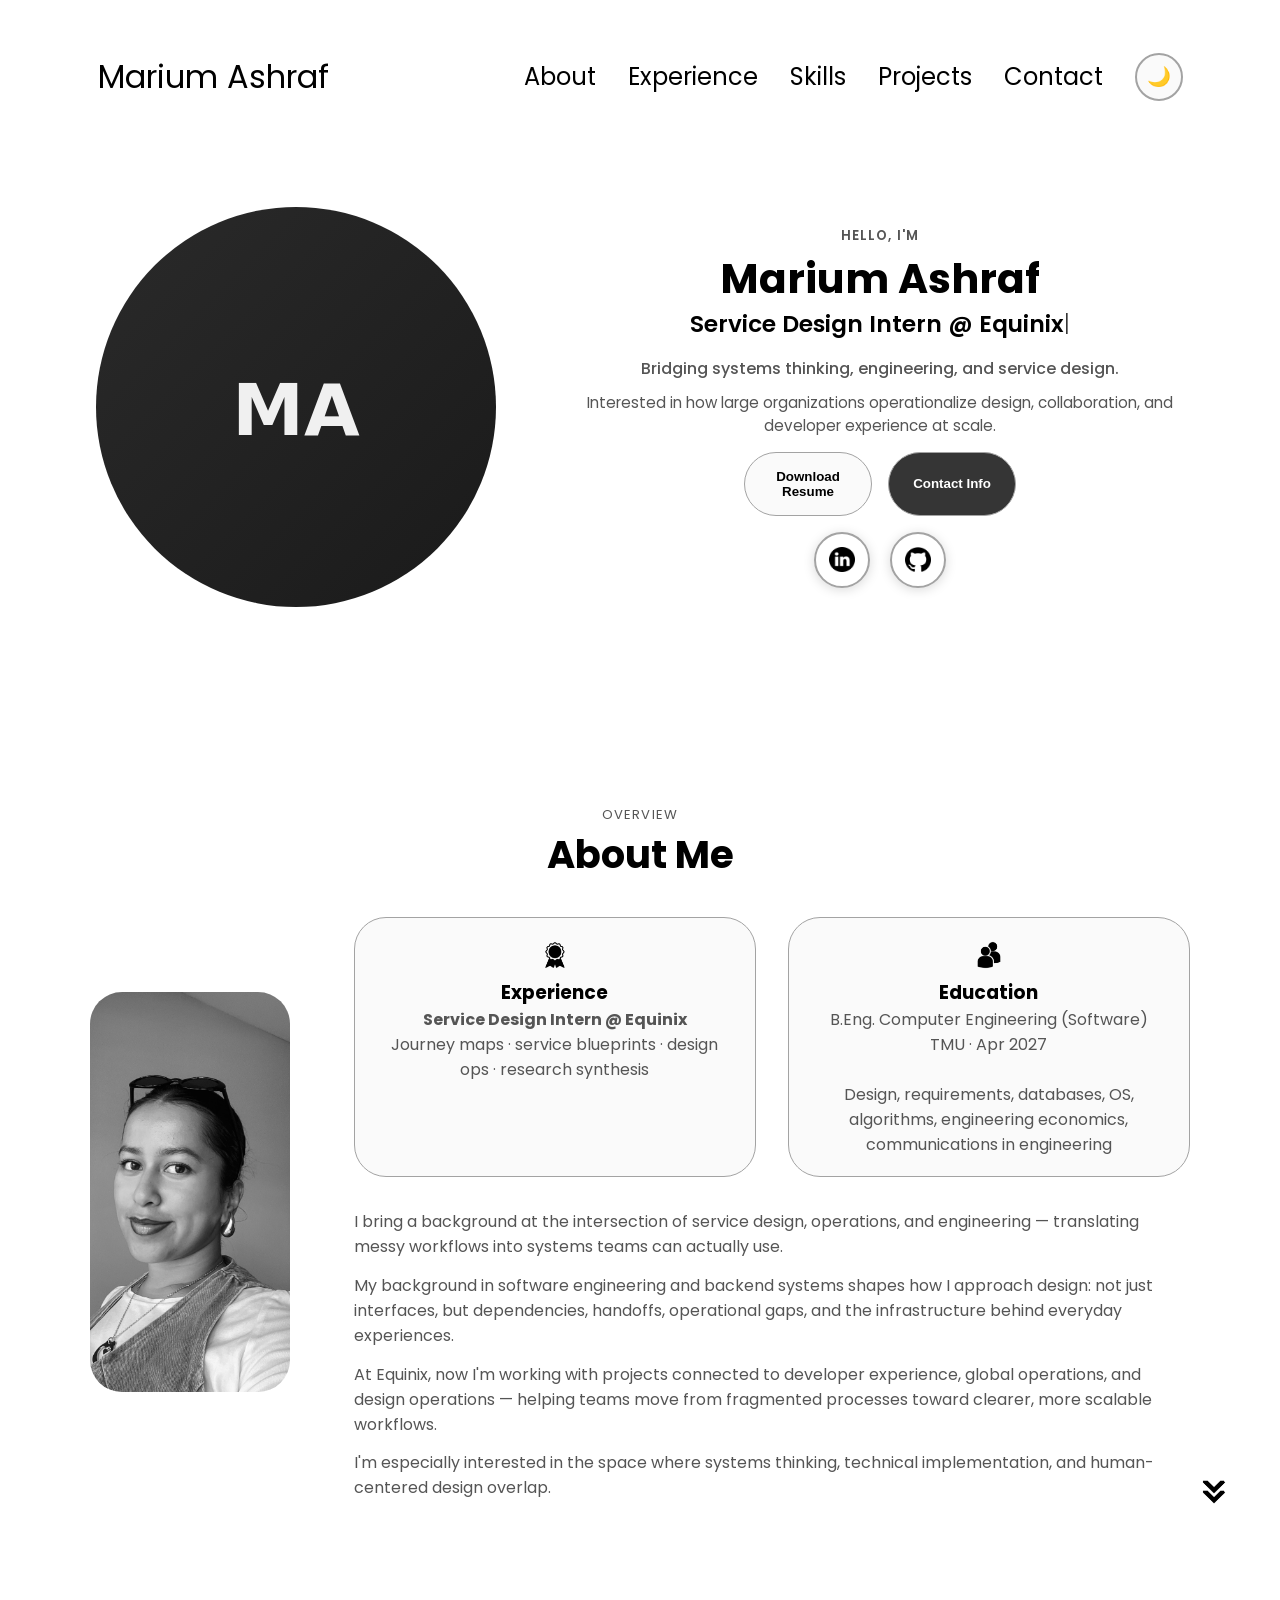
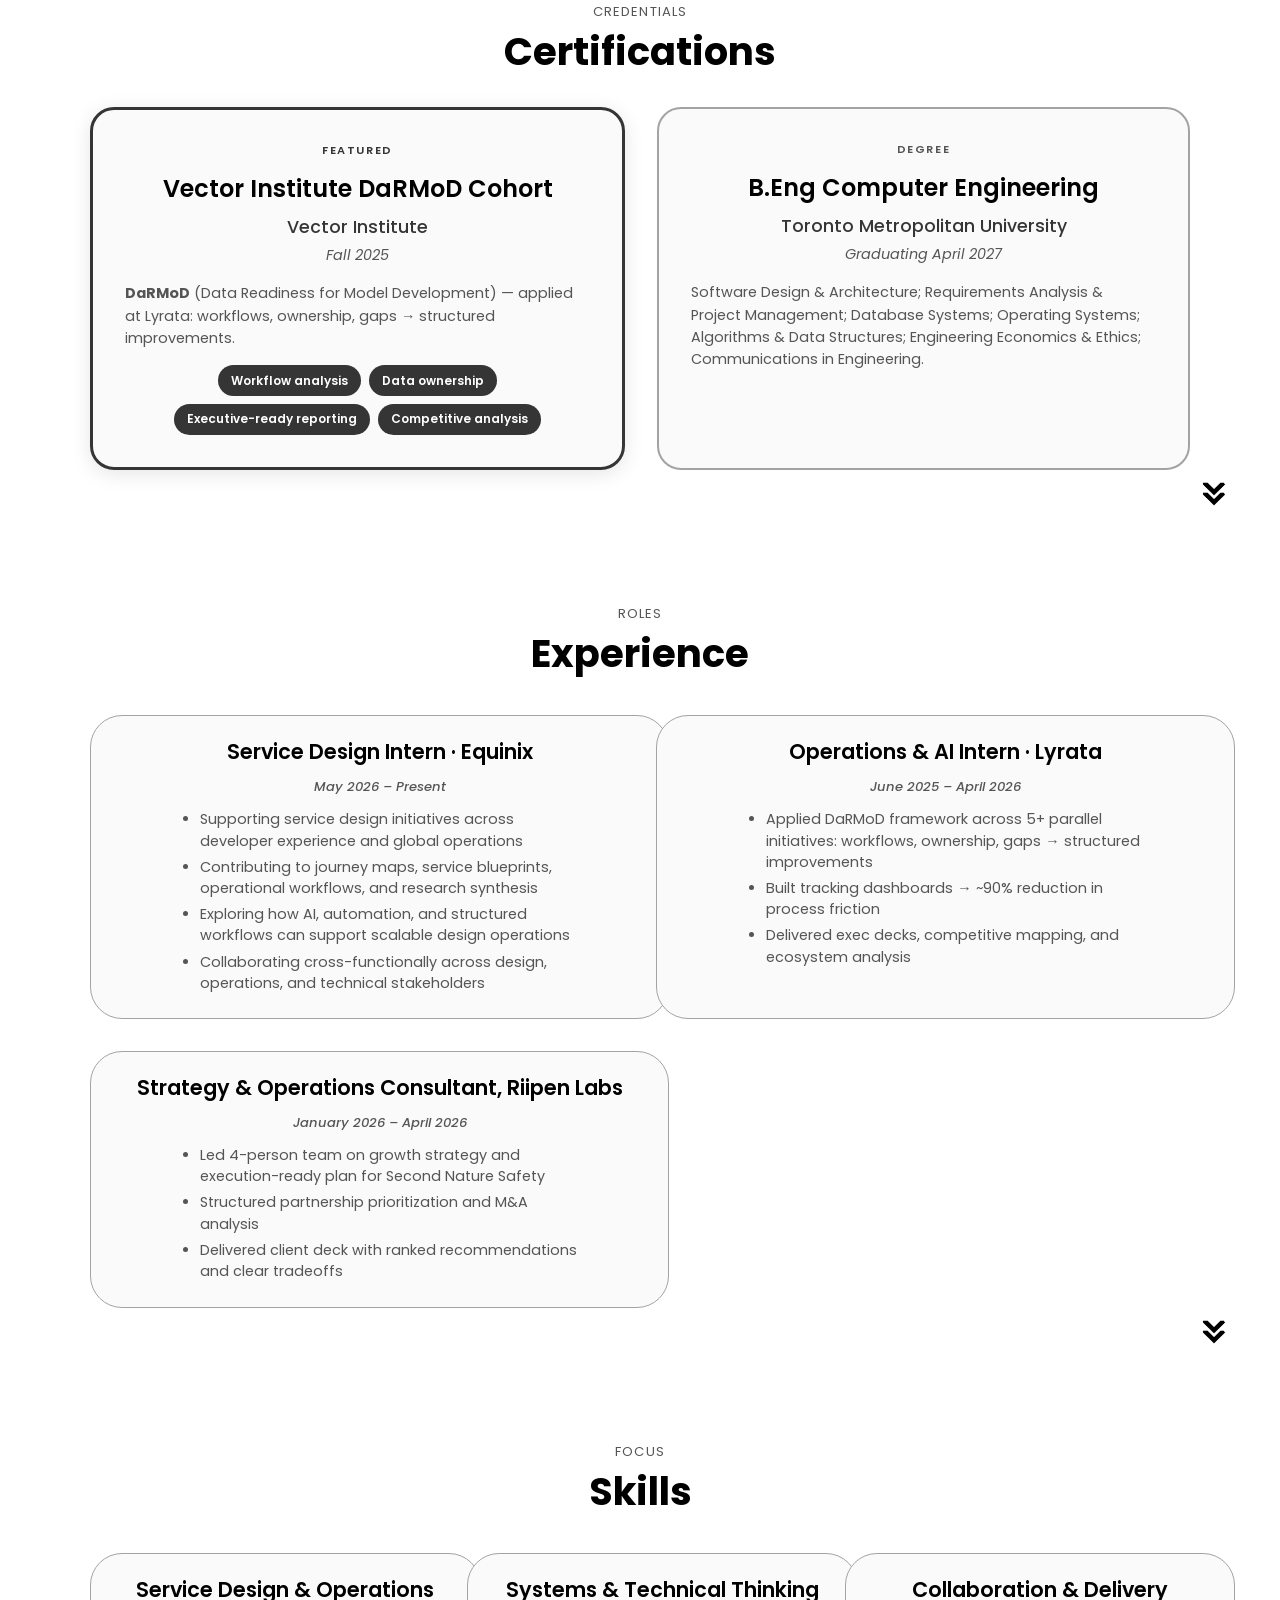
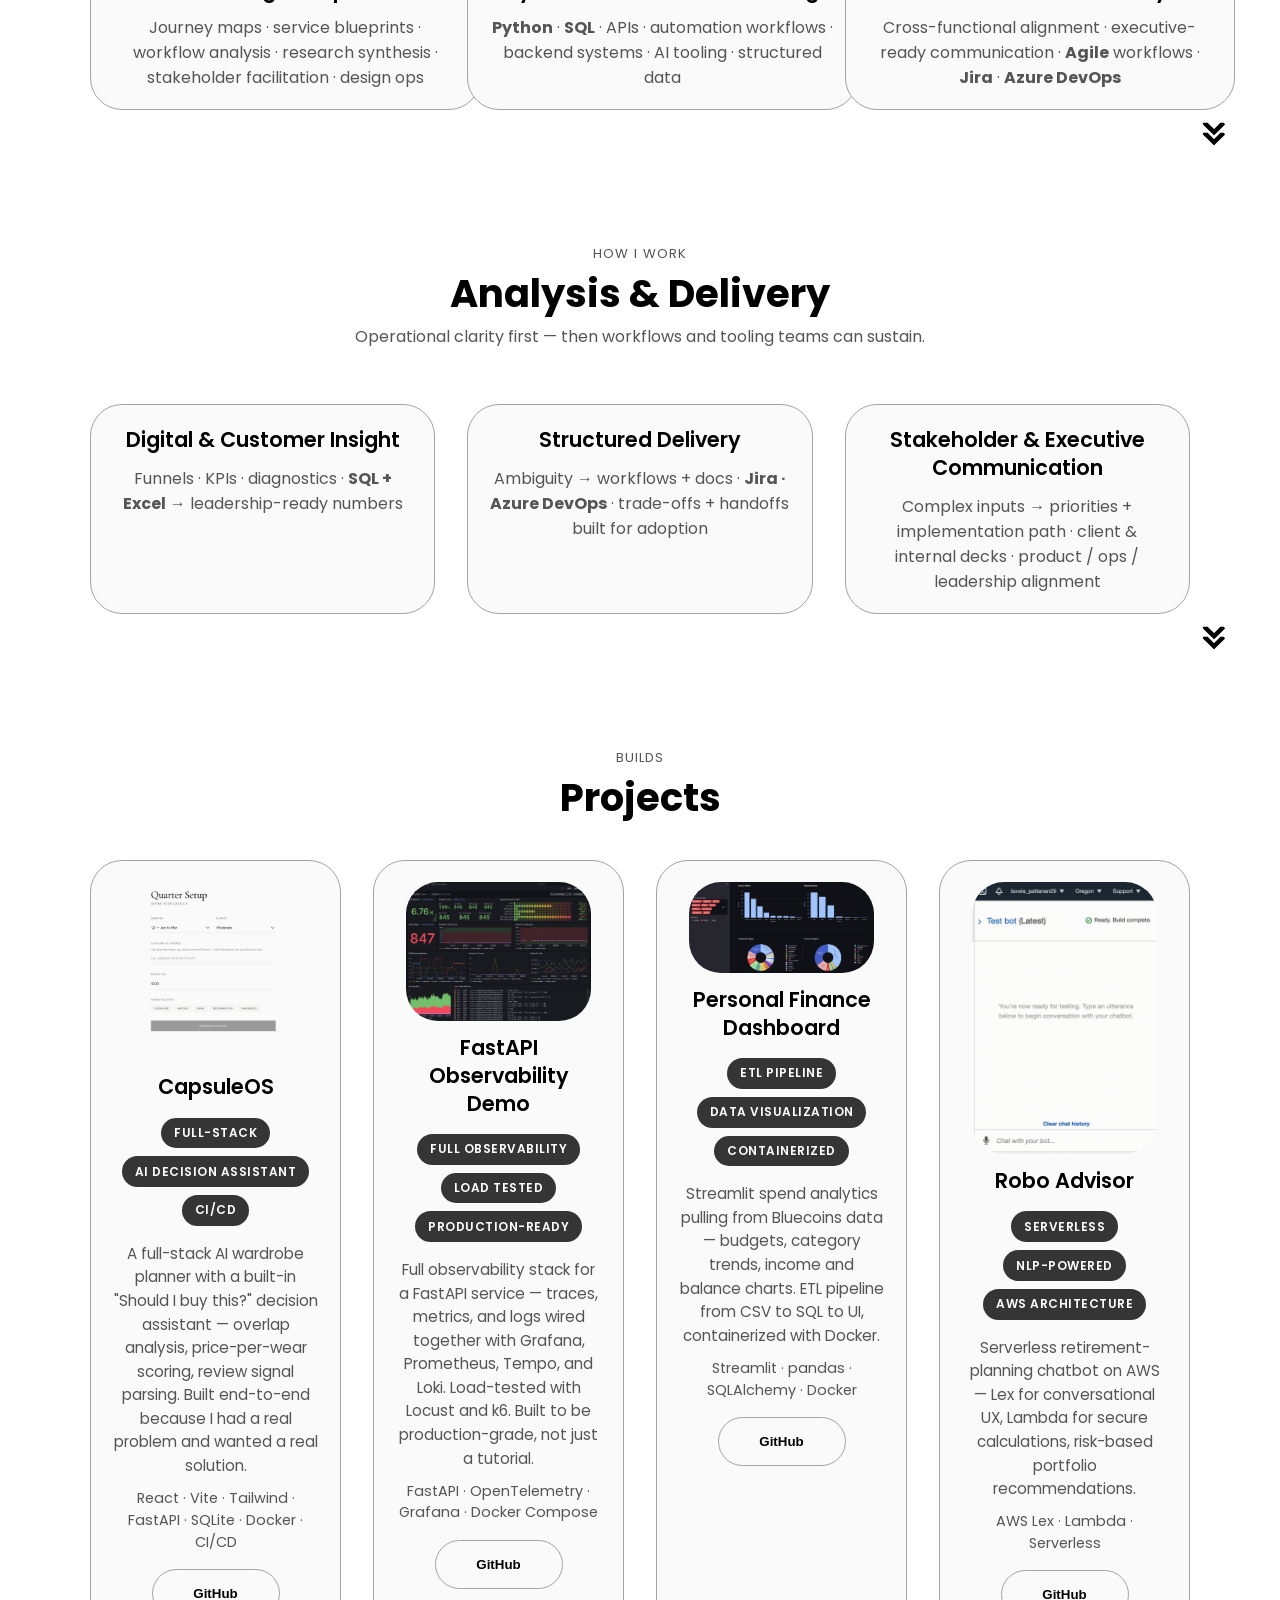
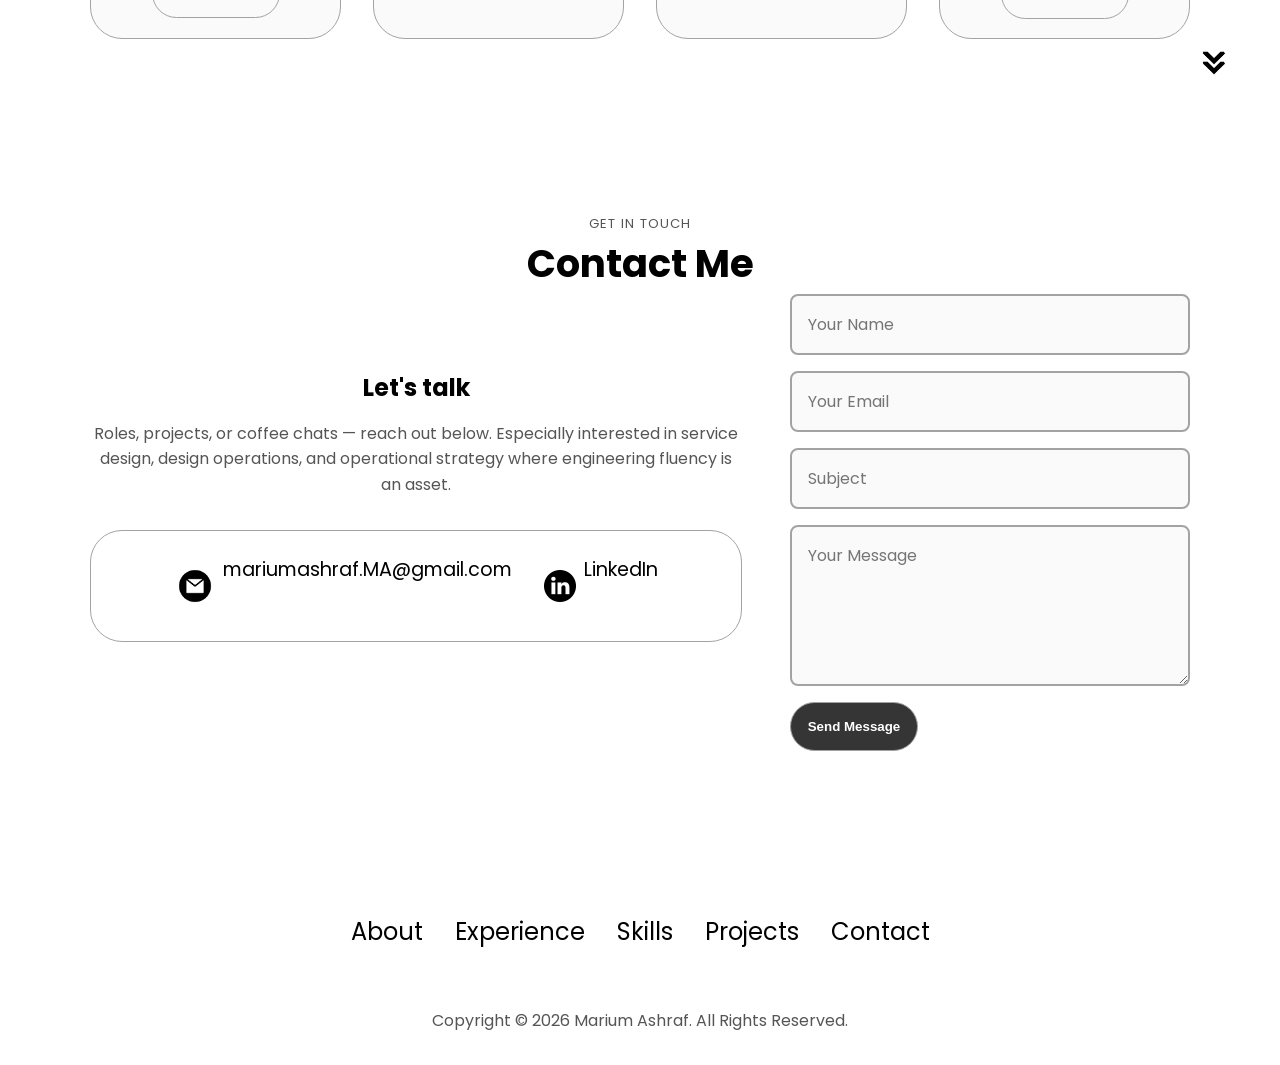
==== commit 986ff58d: "final take" ====
--- a/index.html
+++ b/index.html
@@ -55,13 +55,12 @@
     </nav>
     <section id="profile">
       <div class="section__pic-container">
-        <img src="./assets/profile-pic.png" alt="Marium Ashraf profile picture" />
+        <img src="./assets/profile-hero.svg" alt="Marium Ashraf profile picture" width="400" height="400" />
       </div>
       <div class="section__text">
         <p class="section__text__p1">Hello, I'm</p>
         <h1 class="title">Marium Ashraf</h1>
-        <p class="section__text__p2 hero-typing-line"><span id="typing-text"></span><span class="typing-cursor">|</span></p>
-        <p class="section__text__p3 hero-company">@ Equinix</p>
+        <p class="section__text__p2 hero-typing-line"><span id="typing-text"></span><span class="typing-cursor" aria-hidden="true">|</span></p>
         <p class="section__text__p3 hero-bridging">Bridging systems thinking, engineering, and service design.</p>
         <p class="section__text__p3 hero-scale">Interested in how large organizations operationalize design, collaboration, and developer experience at scale.</p>
         <div class="btn-container">
--- a/style.css
+++ b/style.css
@@ -295,18 +295,15 @@
 }
 
 #profile .hero-typing-line {
-  font-size: clamp(1.2rem, 2.4vw, 1.55rem);
+  font-size: clamp(1.05rem, 2.1vw, 1.45rem);
   margin: 0.35rem auto 0.5rem;
-  min-height: 2.25rem;
-  line-height: 1.35;
-  color: var(--text-color);
-}
-
-#profile .hero-company {
-  margin: 0.2rem auto 0.35rem;
-  font-weight: 600;
-  letter-spacing: 0.04em;
-  color: var(--text-color);
+  min-height: 2.5rem;
+  line-height: 1.4;
+  color: var(--text-color);
+  max-width: min(100%, 36rem);
+  padding: 0 0.5rem;
+  white-space: normal;
+  overflow-wrap: anywhere;
 }
 
 #profile .hero-bridging {
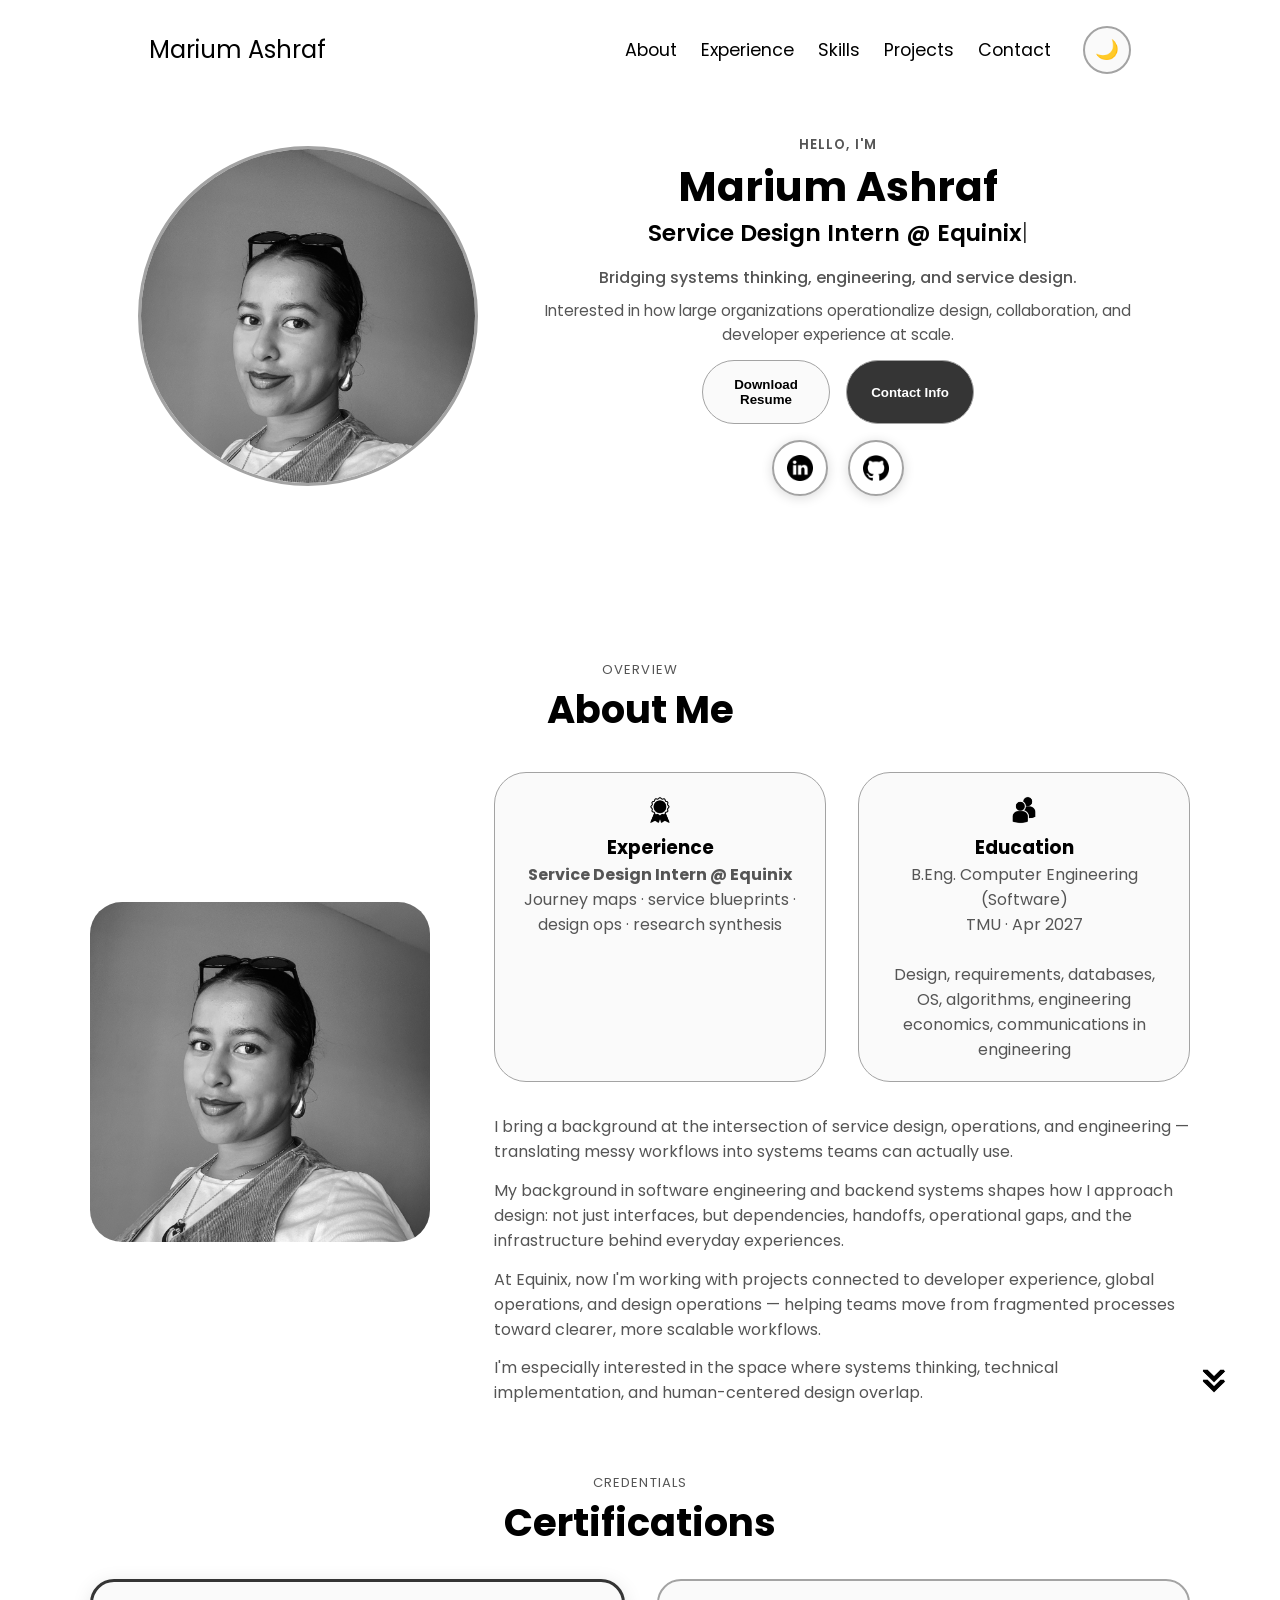
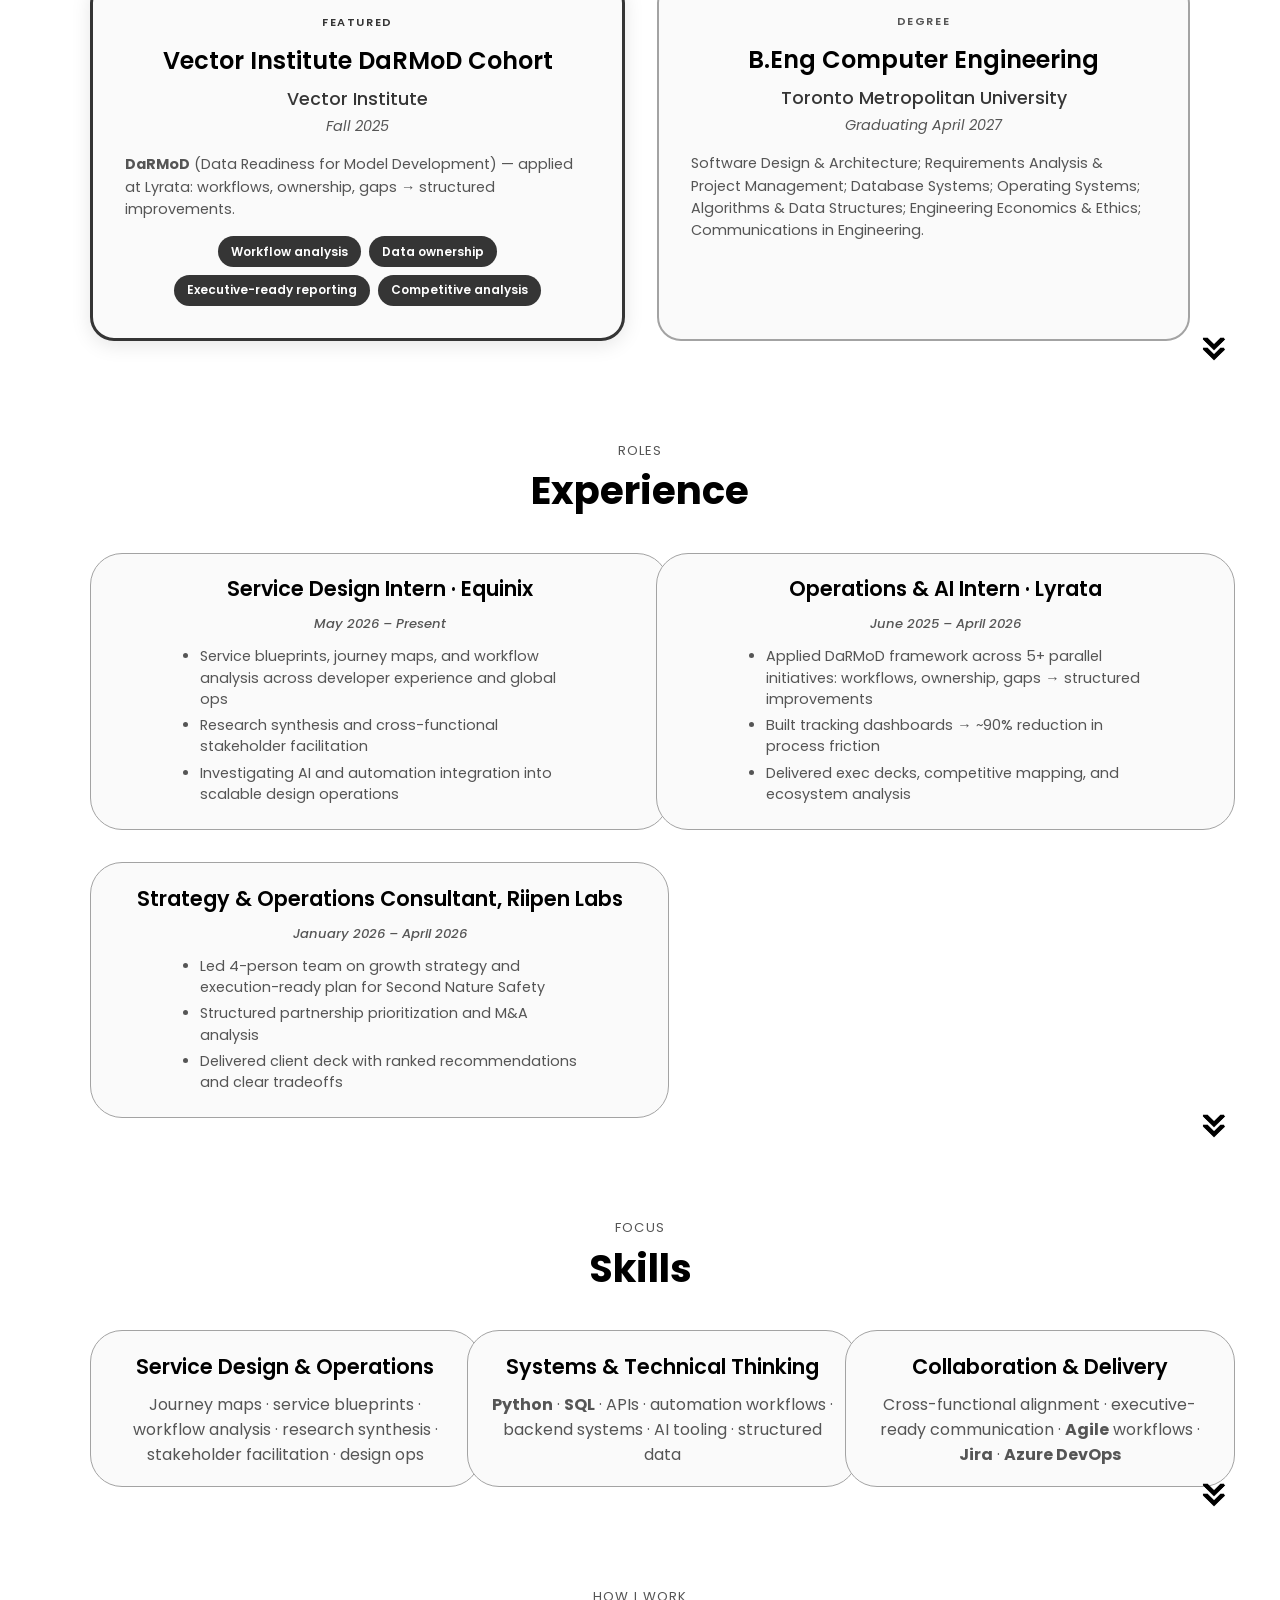
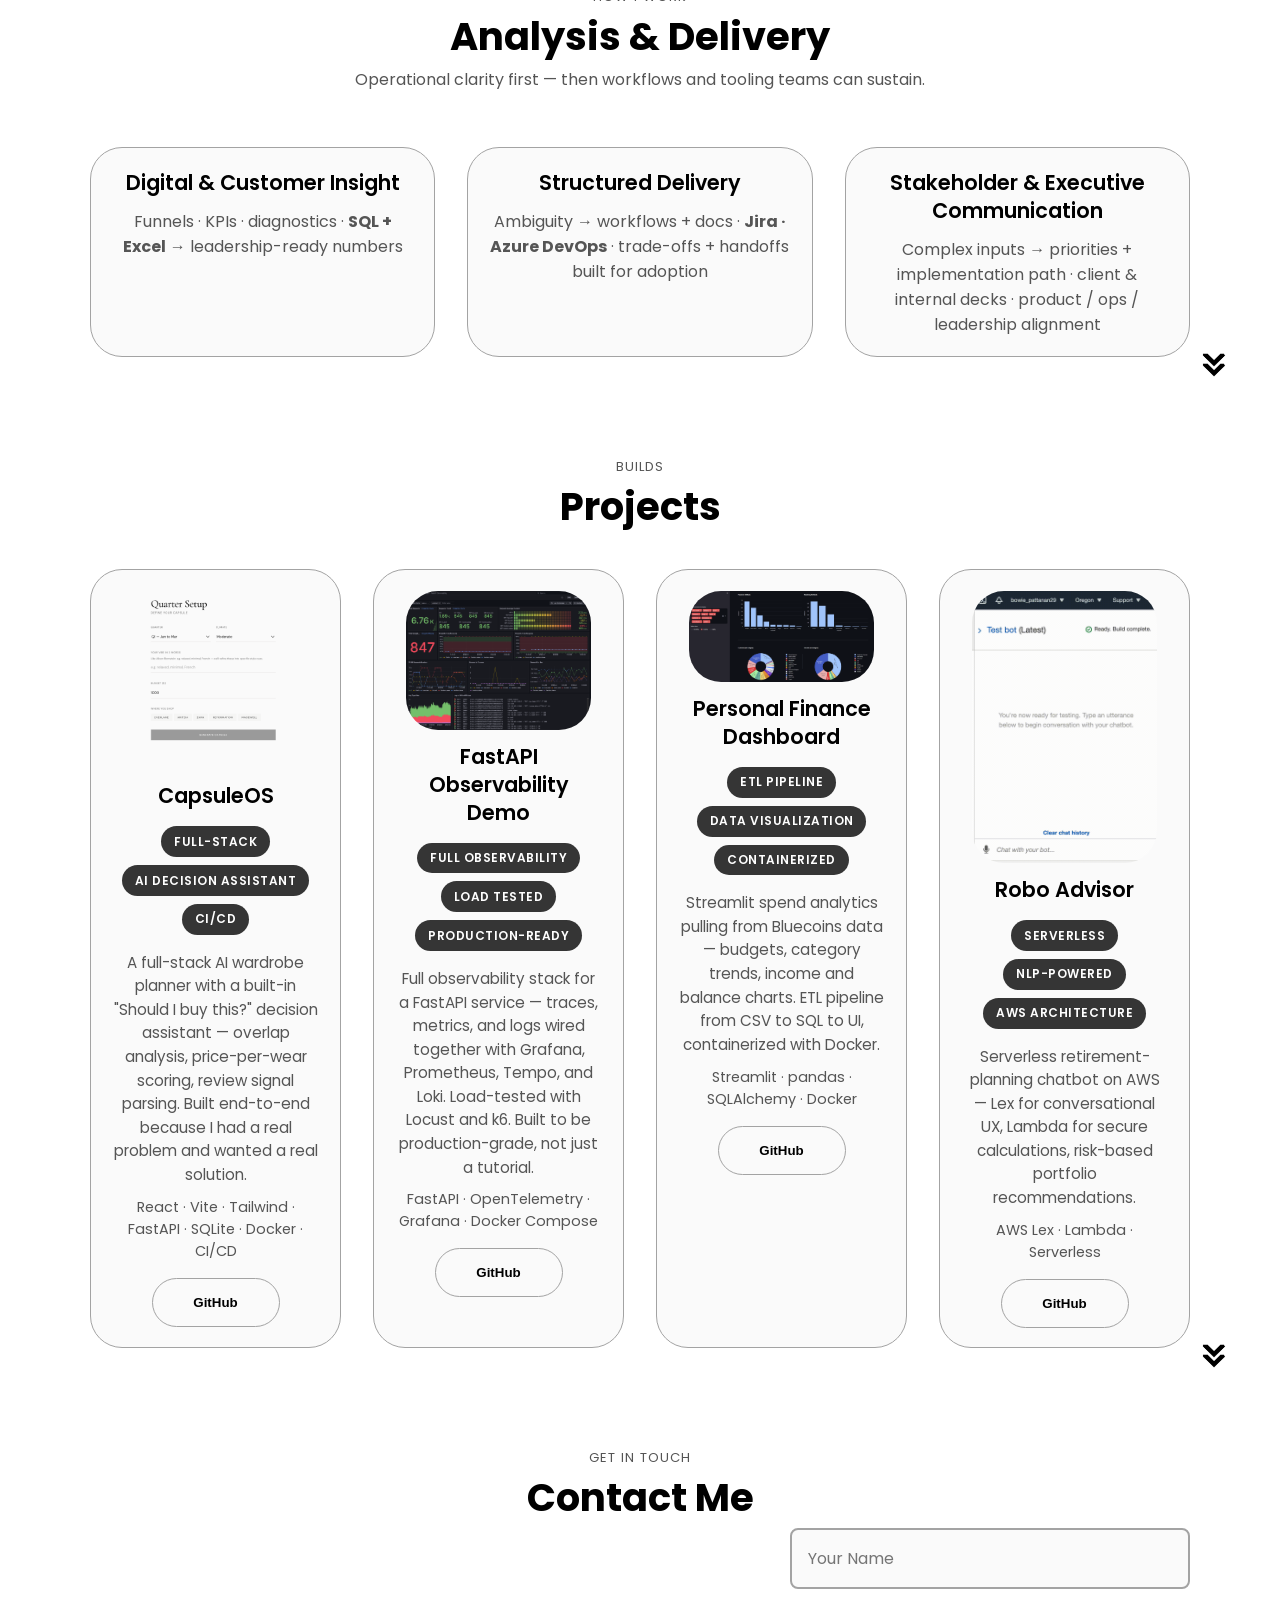
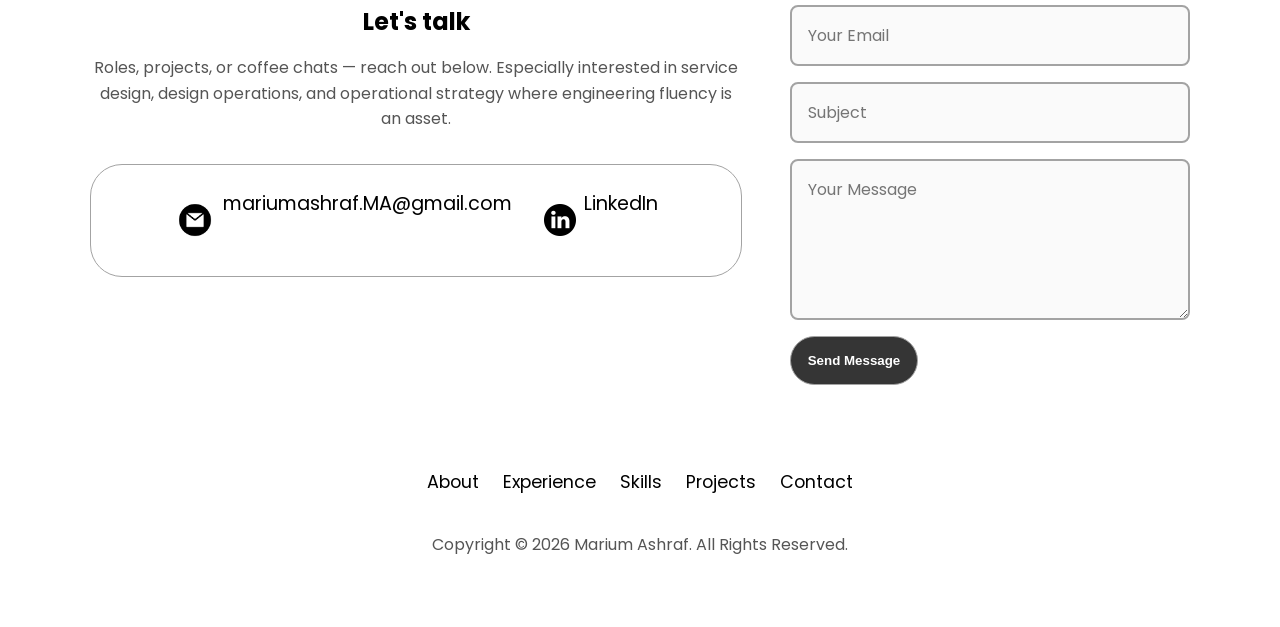
==== commit dd269437: "go ahead" ====
--- a/index.html
+++ b/index.html
@@ -7,8 +7,8 @@
     <meta name="description" content="Marium Ashraf — service design, systems thinking, and engineering fluency. Equinix · operations · workflows at scale." />
     <meta name="keywords" content="Service Design, Equinix, Design Operations, Systems Thinking, Developer Experience, Operations, SQL, Python, Agile, Jira, Azure DevOps" />
     <title>Marium Ashraf — Service Design &amp; Operational Systems</title>
-    <link rel="stylesheet" href="style.css" />
-    <link rel="stylesheet" href="mediaqueries.css" />
+    <link rel="stylesheet" href="style.css?v=2" />
+    <link rel="stylesheet" href="mediaqueries.css?v=2" />
   </head>
   <body>
     <!-- Scroll Progress Indicator -->
@@ -55,7 +55,7 @@
     </nav>
     <section id="profile">
       <div class="section__pic-container">
-        <img src="./assets/profile-hero.svg" alt="Marium Ashraf profile picture" width="400" height="400" />
+        <img src="./assets/about-pic.png" alt="Marium Ashraf" class="hero-pic" />
       </div>
       <div class="section__text">
         <p class="section__text__p1">Hello, I'm</p>
@@ -169,10 +169,9 @@
         <h2 class="experience-sub-title">Service Design Intern · Equinix</h2>
         <p class="experience-date">May 2026 – Present</p>
         <ul class="exp-bullets">
-          <li>Supporting service design initiatives across developer experience and global operations</li>
-          <li>Contributing to journey maps, service blueprints, operational workflows, and research synthesis</li>
-          <li>Exploring how AI, automation, and structured workflows can support scalable design operations</li>
-          <li>Collaborating cross-functionally across design, operations, and technical stakeholders</li>
+          <li>Service blueprints, journey maps, and workflow analysis across developer experience and global ops</li>
+          <li>Research synthesis and cross-functional stakeholder facilitation</li>
+          <li>Investigating AI and automation integration into scalable design operations</li>
         </ul>
       </div>
 
--- a/style.css
+++ b/style.css
@@ -69,7 +69,7 @@
 nav {
   justify-content: space-around;
   align-items: center;
-  height: 17vh;
+  height: 11vh;
 }
 
 .nav-right {
@@ -79,9 +79,9 @@
 }
 
 .nav-links {
-  gap: 2rem;
+  gap: 1.5rem;
   list-style: none;
-  font-size: 1.5rem;
+  font-size: 1.1rem;
 }
 
 a {
@@ -126,7 +126,7 @@
 }
 
 .logo {
-  font-size: 2rem;
+  font-size: 1.5rem;
 }
 
 .logo:hover {
@@ -225,8 +225,8 @@
 /* SECTIONS */
 
 section {
-  padding-top: 6vh;
-  padding-bottom: 3rem;
+  padding-top: 4vh;
+  padding-bottom: 2rem;
   width: min(1100px, calc(100% - 3rem));
   margin: 0 auto;
   box-sizing: border-box;
@@ -243,21 +243,31 @@
   display: flex;
   justify-content: center;
   align-items: center;
-  gap: 5rem;
-  min-height: 80vh;
+  gap: 3.5rem;
+  min-height: 55vh;
 }
 
 .section__pic-container {
   display: flex;
-  height: 400px;
-  width: 400px;
+  height: 340px;
+  width: 340px;
   margin: auto 0;
+  flex-shrink: 0;
 }
 
 .section__pic-container img {
   width: 100%;
   height: auto;
   object-fit: cover;
+}
+
+.hero-pic {
+  border-radius: 50%;
+  width: 340px;
+  height: 340px;
+  object-fit: cover;
+  object-position: center top;
+  border: 3px solid var(--border-color);
 }
 
 .section__text {
@@ -523,8 +533,8 @@
 }
 
 .section__pic-container {
-  height: 400px;
-  width: 400px;
+  height: 340px;
+  width: 340px;
   margin: auto 0;
 }
 
@@ -894,7 +904,7 @@
   display: flex;
   justify-content: center;
   flex-direction: column;
-  min-height: 80vh;
+  min-height: auto;
 }
 
 .contact-container {
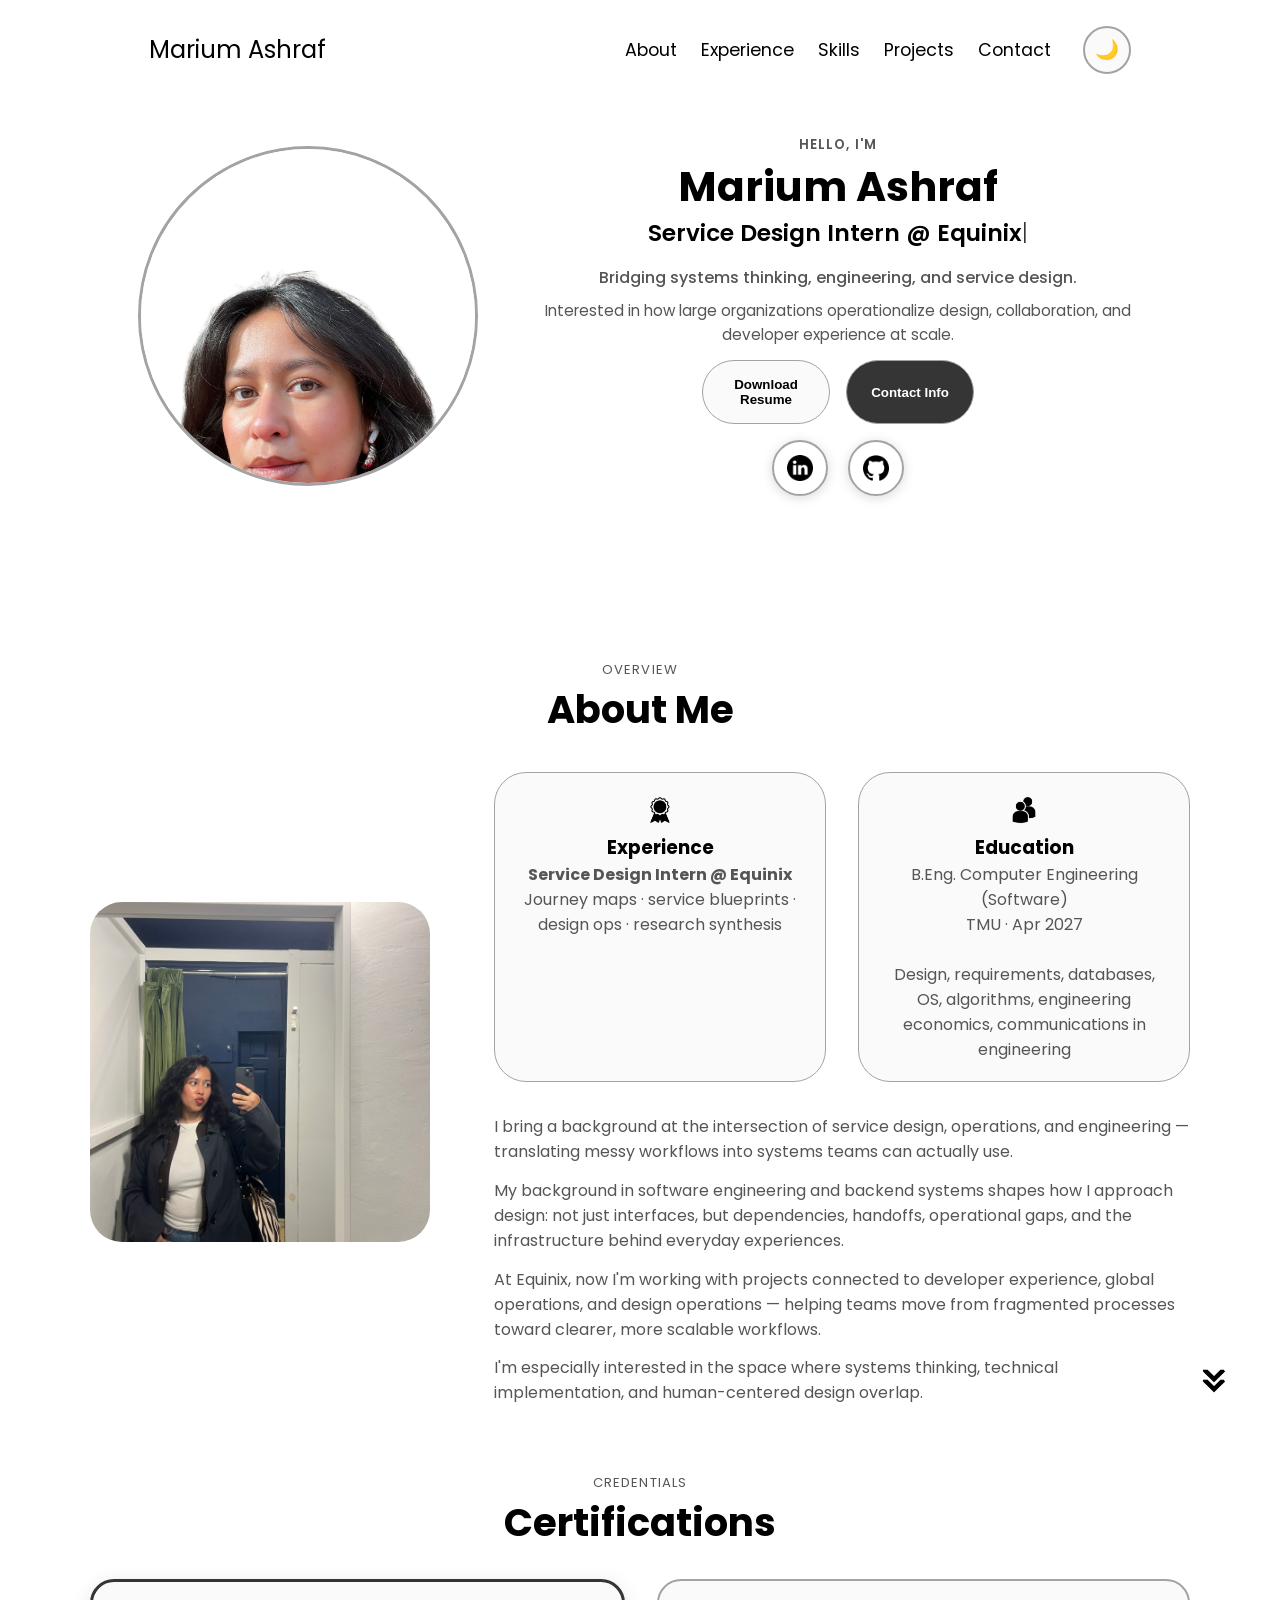
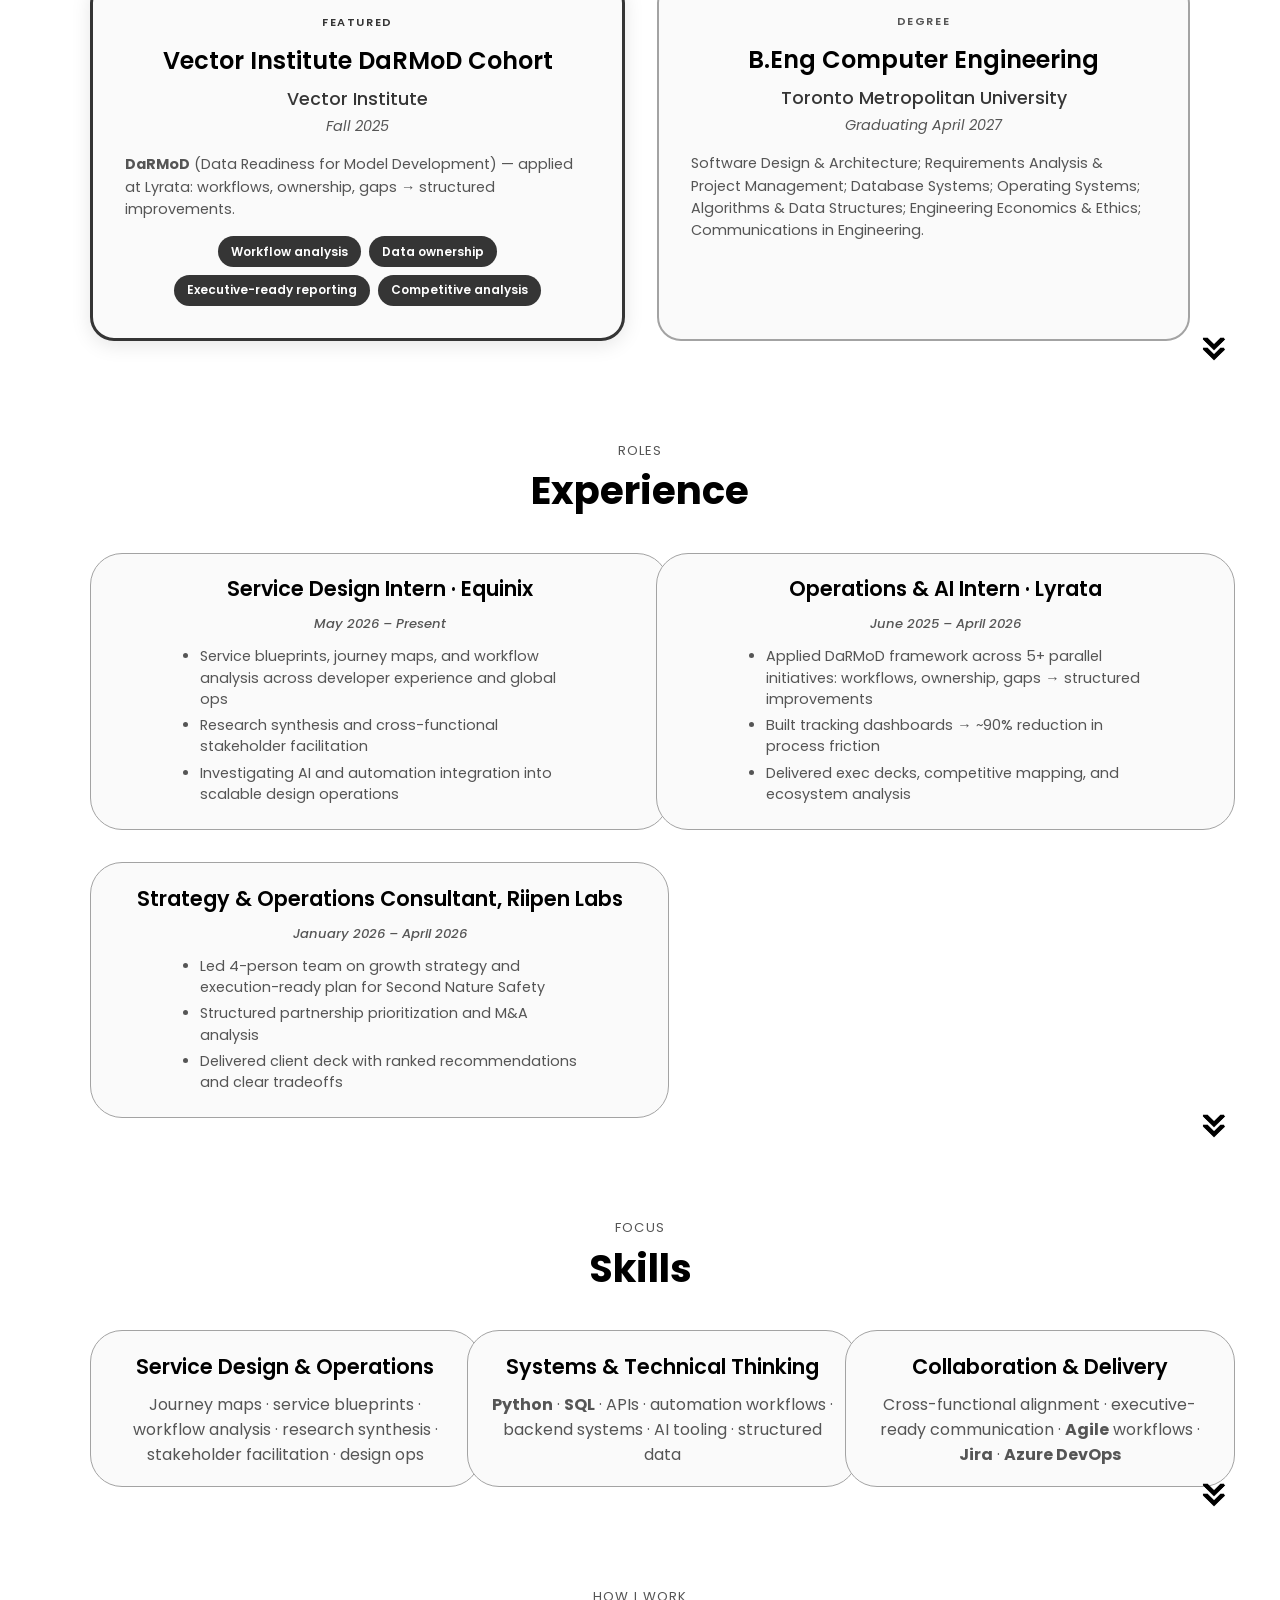
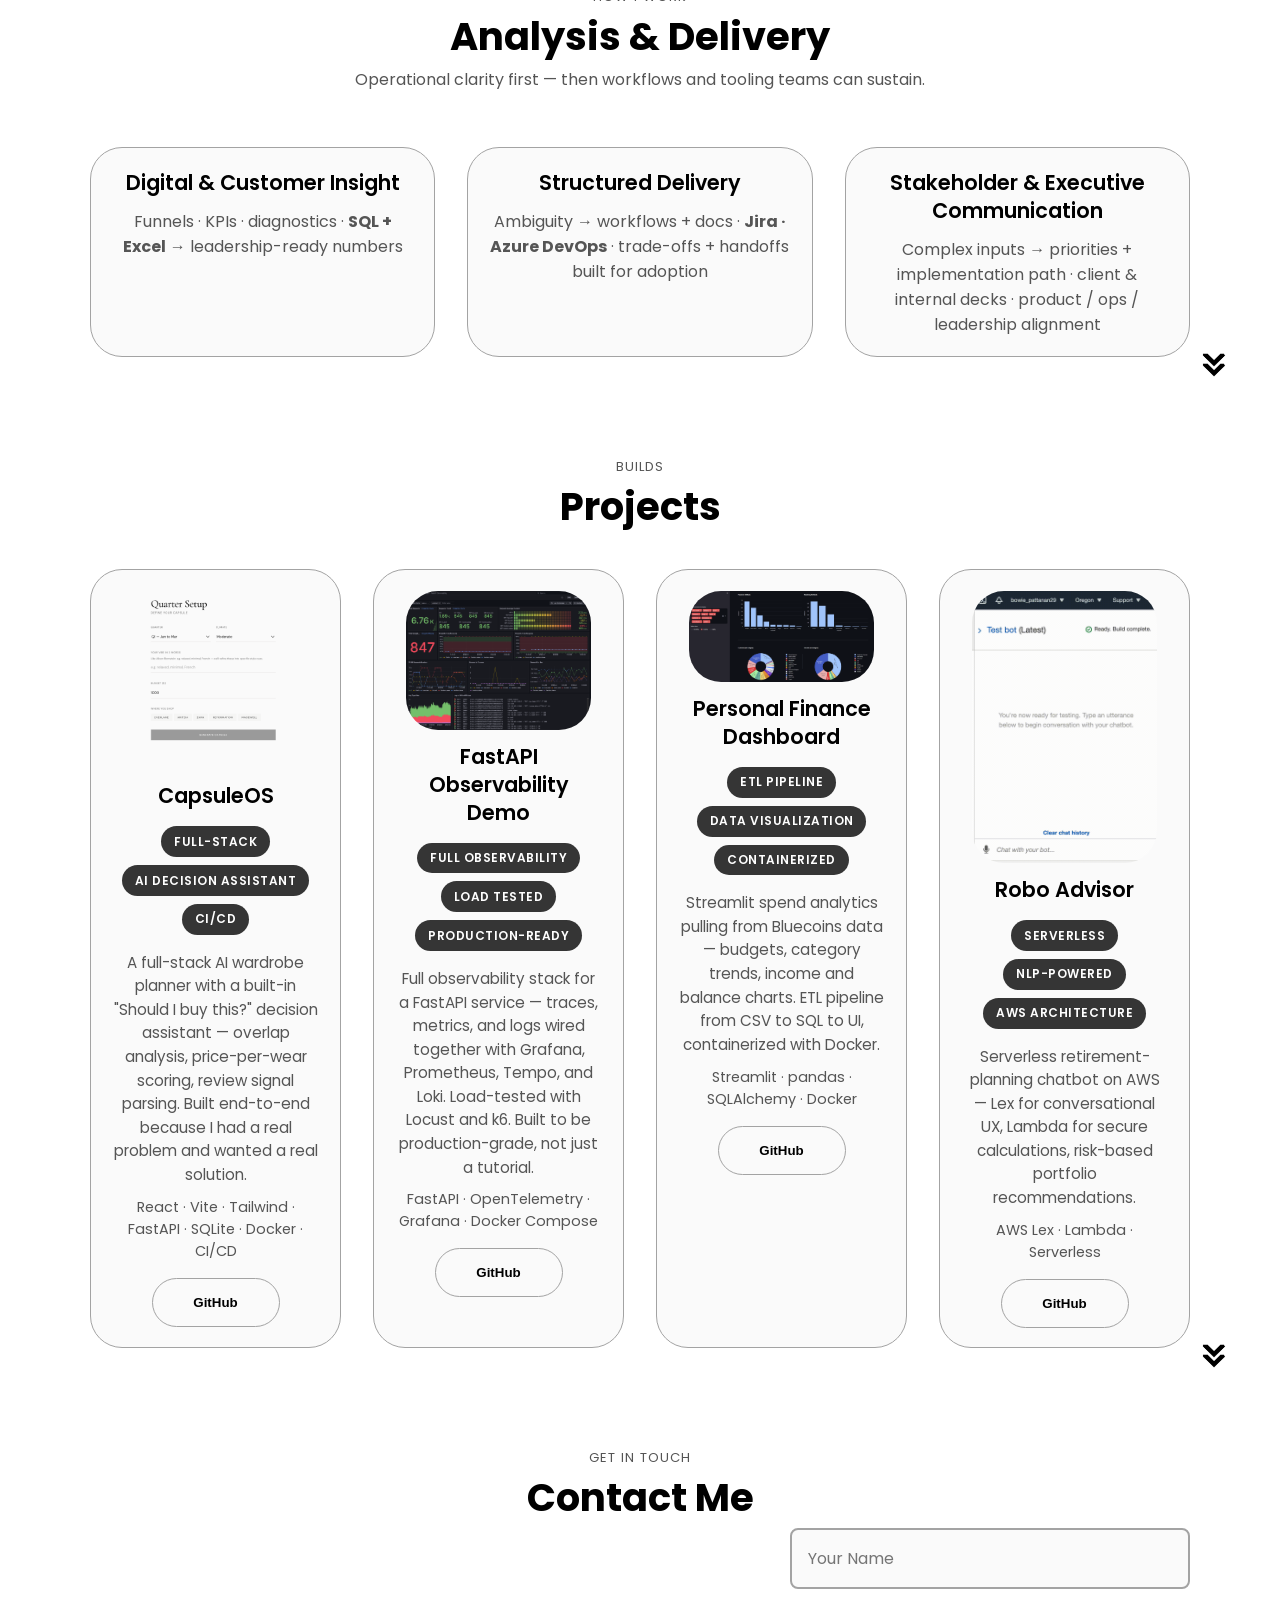
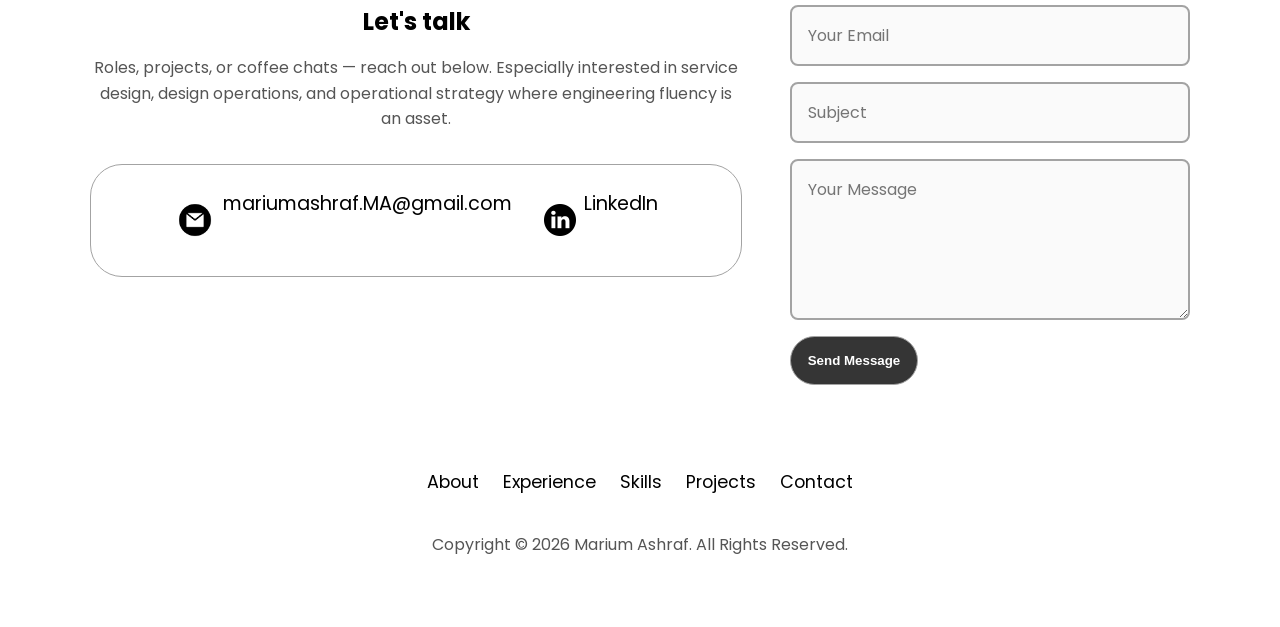
==== commit c2a1927c: "pics" ====
--- a/index.html
+++ b/index.html
@@ -55,7 +55,7 @@
     </nav>
     <section id="profile">
       <div class="section__pic-container">
-        <img src="./assets/about-pic.png" alt="Marium Ashraf" class="hero-pic" />
+        <img src="./assets/profile-hero.png" alt="Marium Ashraf" class="hero-pic" />
       </div>
       <div class="section__text">
         <p class="section__text__p1">Hello, I'm</p>
@@ -86,7 +86,7 @@
       <h1 class="title">About Me</h1>
       <div class="section-container">
         <div class="section__pic-container">
-          <img src="./assets/about-pic.png" alt="Profile picture" class="about-pic" />
+          <img src="./assets/about-pic.jpg" alt="Profile picture" class="about-pic" />
         </div>
         <div class="about-details-container">
           <div class="about-containers">
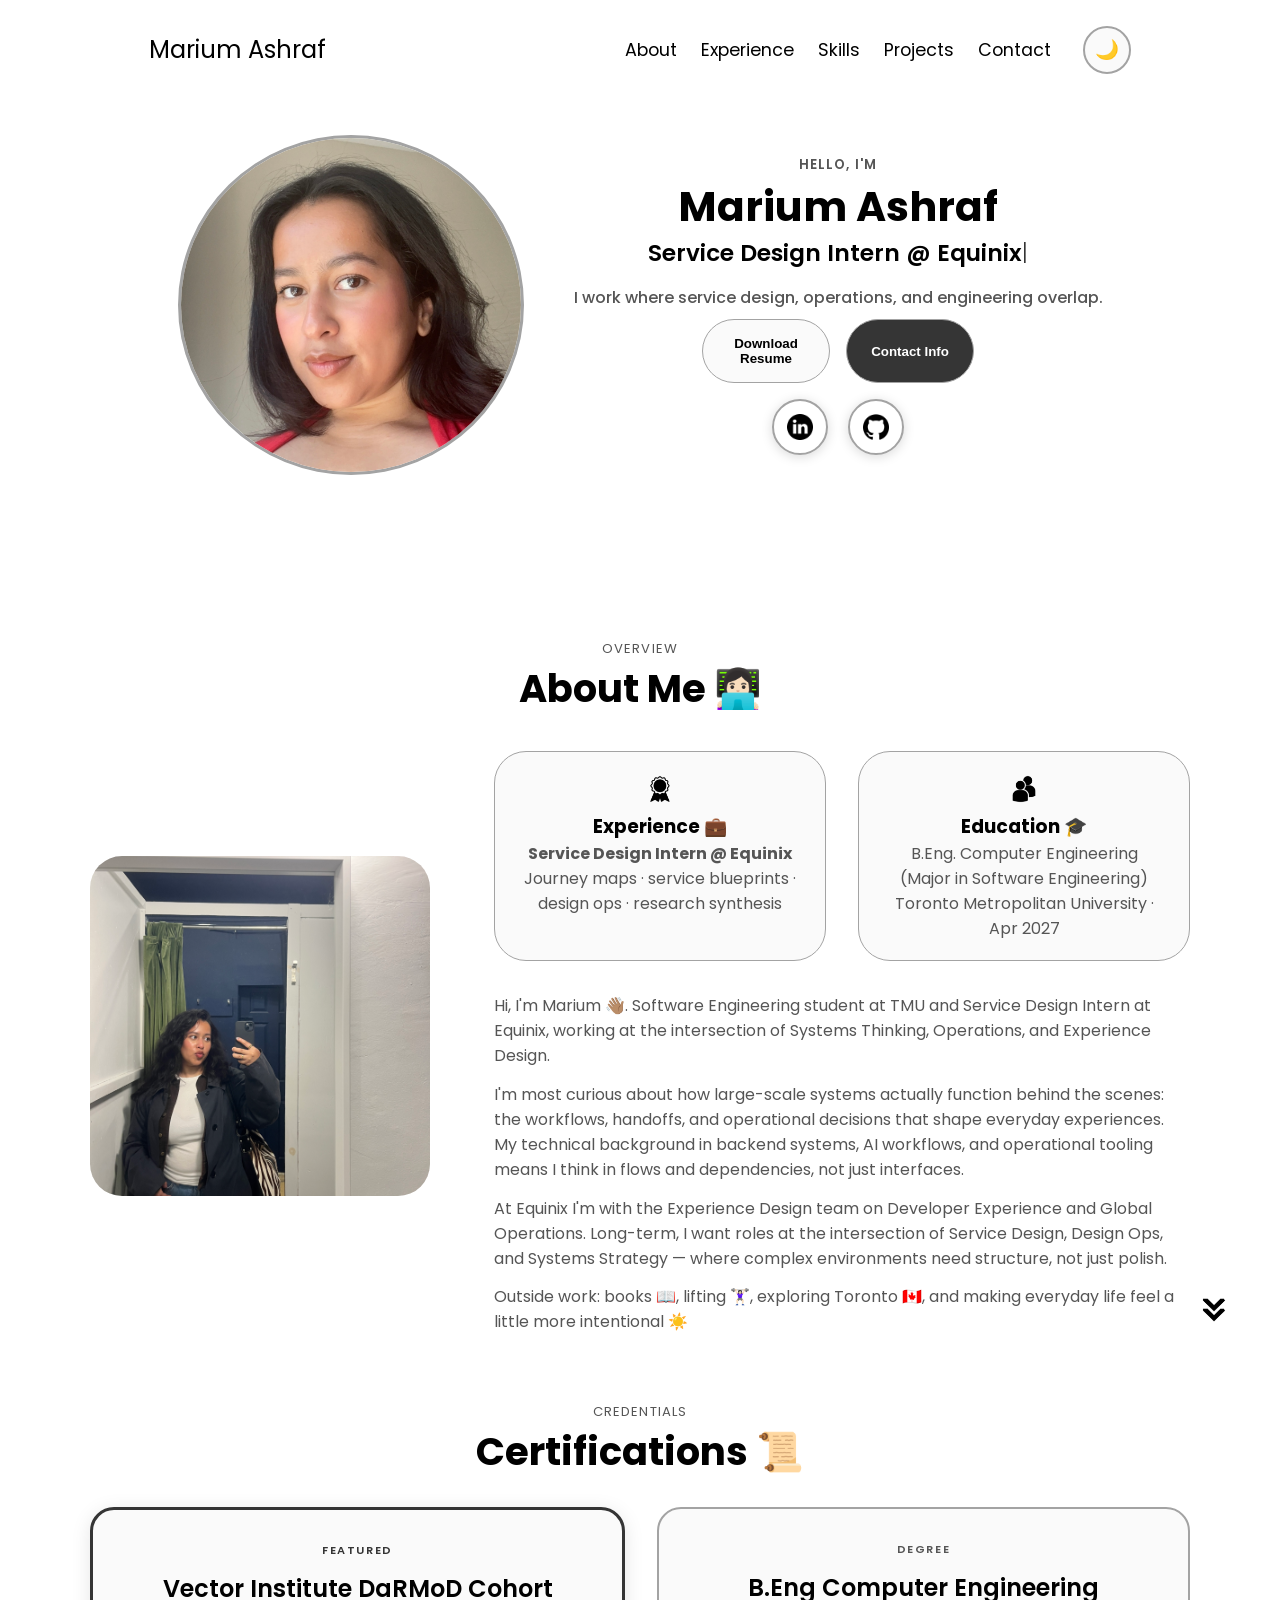
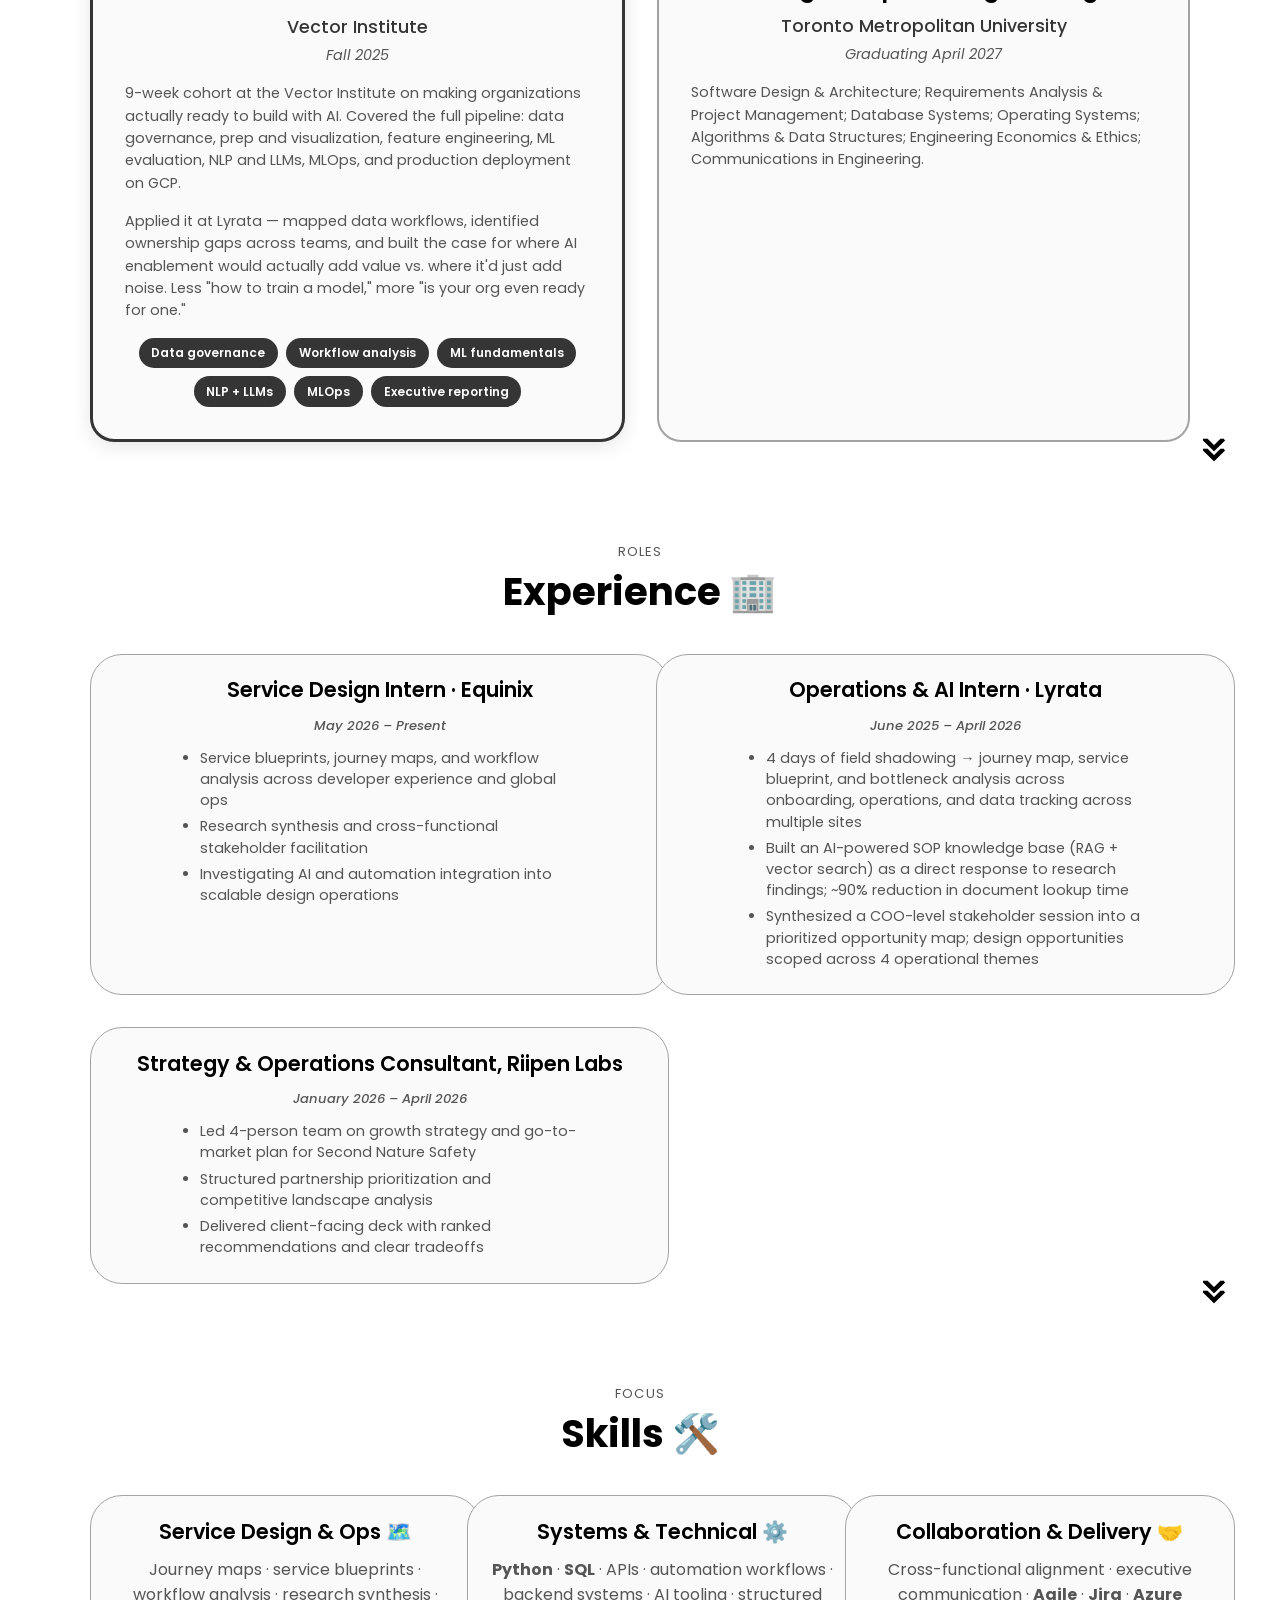
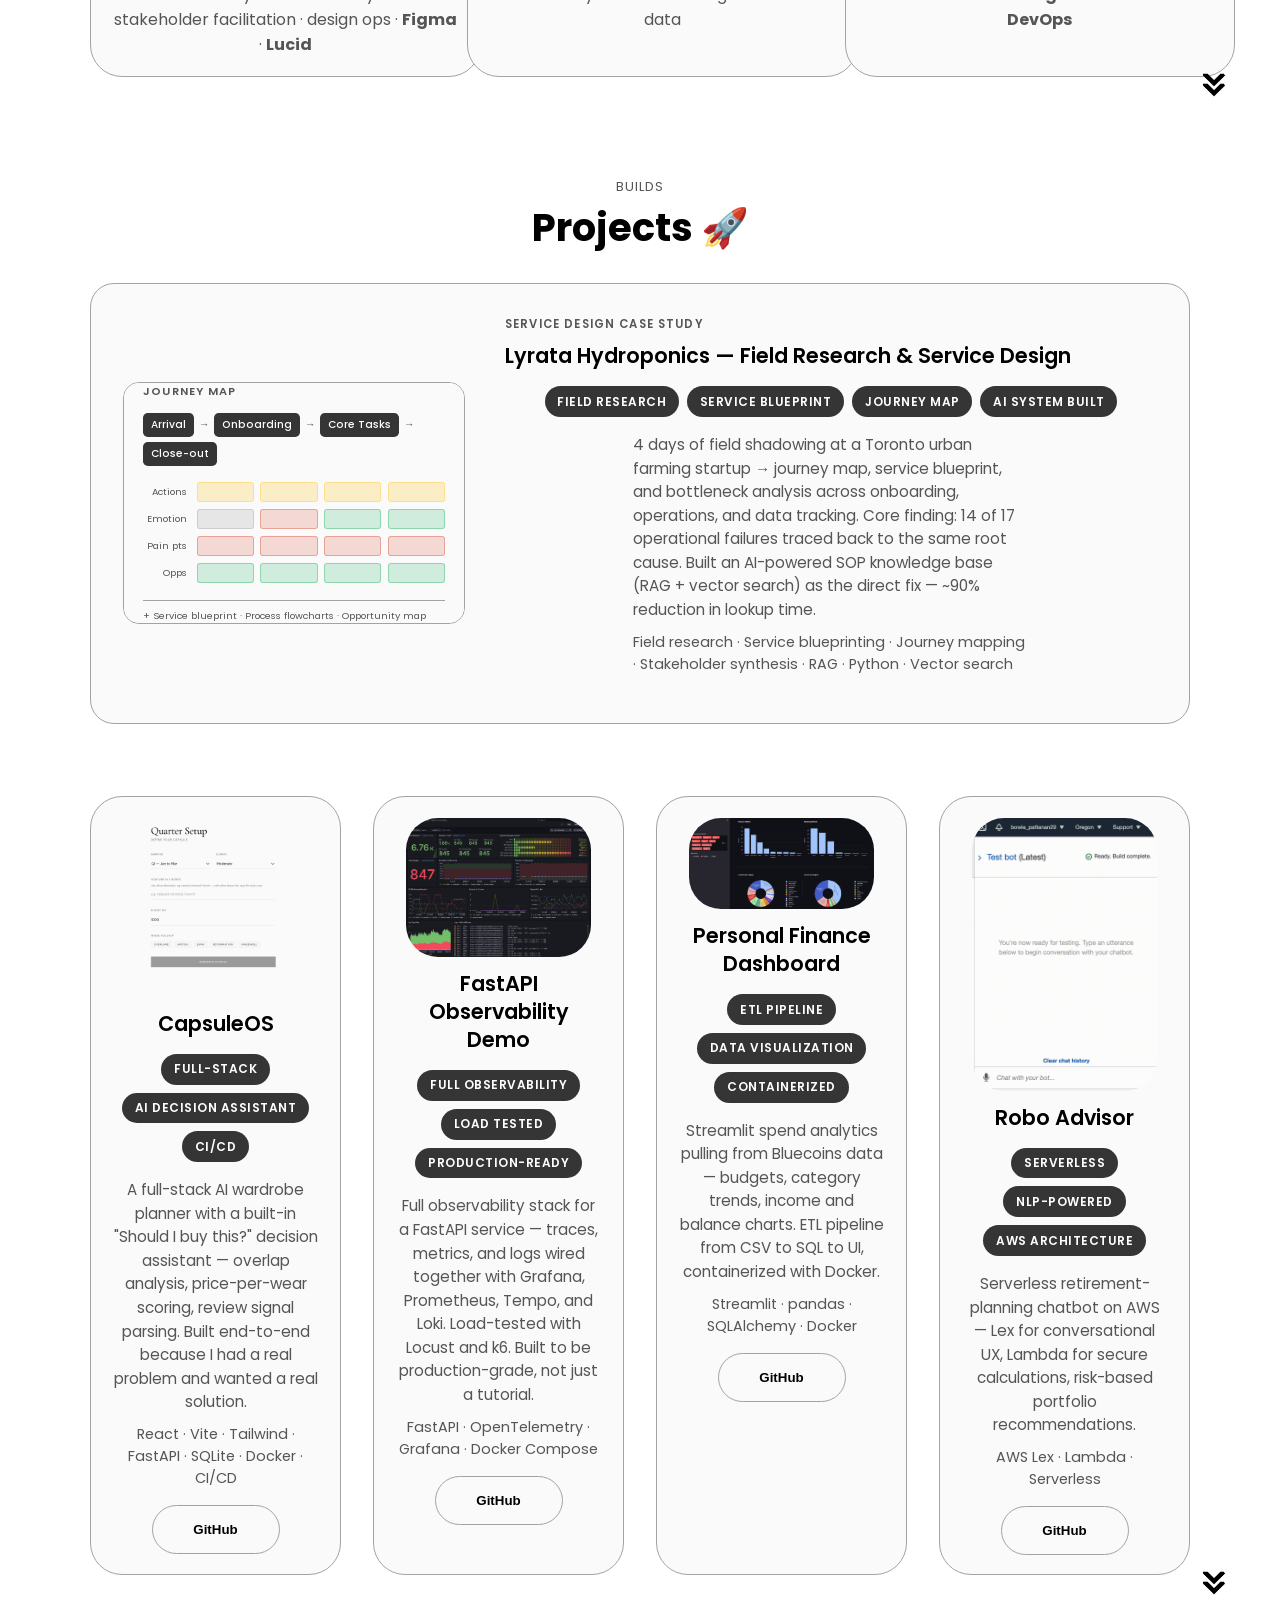
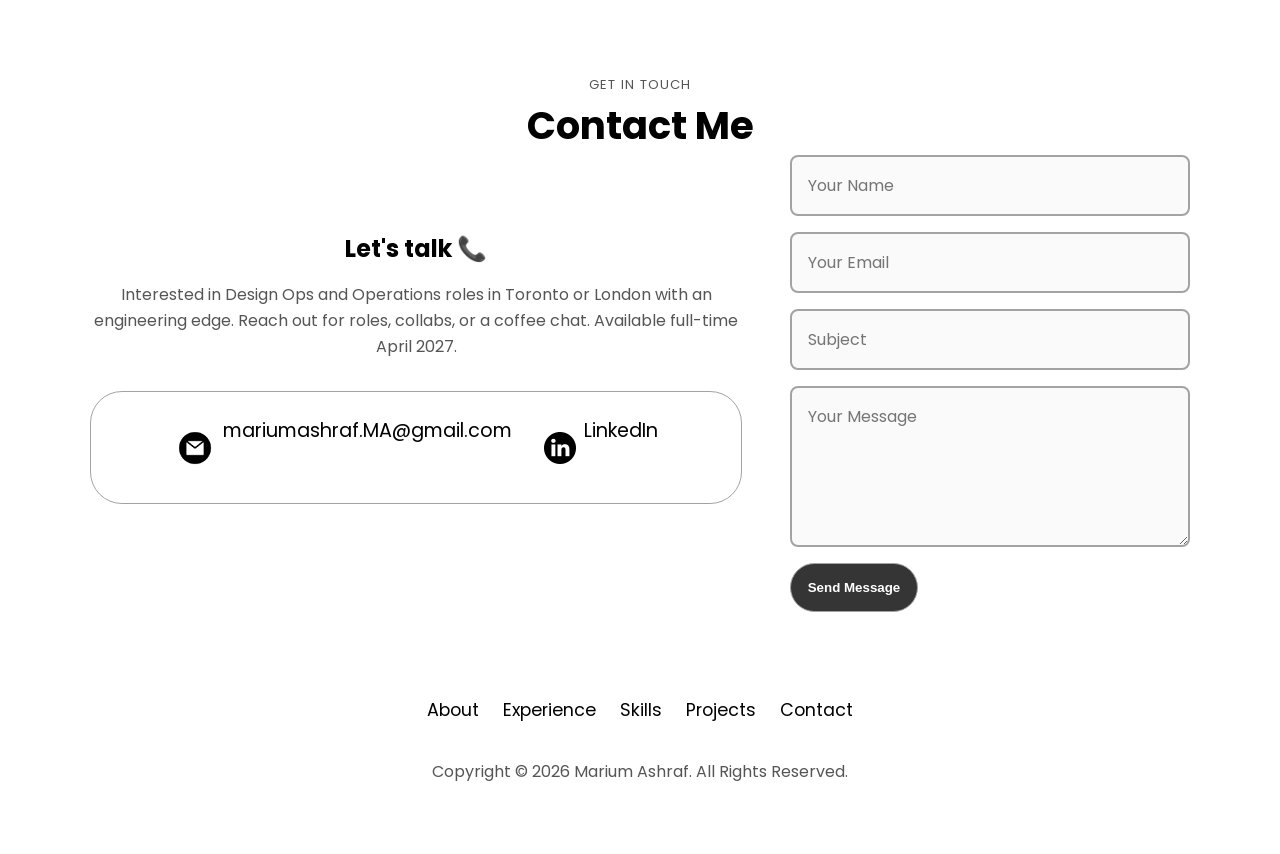
==== commit 1216382d: "May 2026 updates" ====
--- a/index.html
+++ b/index.html
@@ -55,14 +55,13 @@
     </nav>
     <section id="profile">
       <div class="section__pic-container">
-        <img src="./assets/profile-hero.png" alt="Marium Ashraf" class="hero-pic" />
+        <img src="./assets/profile-hero.jpg" alt="Marium Ashraf" class="hero-pic" />
       </div>
       <div class="section__text">
         <p class="section__text__p1">Hello, I'm</p>
         <h1 class="title">Marium Ashraf</h1>
         <p class="section__text__p2 hero-typing-line"><span id="typing-text"></span><span class="typing-cursor" aria-hidden="true">|</span></p>
-        <p class="section__text__p3 hero-bridging">Bridging systems thinking, engineering, and service design.</p>
-        <p class="section__text__p3 hero-scale">Interested in how large organizations operationalize design, collaboration, and developer experience at scale.</p>
+        <p class="section__text__p3 hero-bridging">I work where service design, operations, and engineering overlap.</p>
         <div class="btn-container">
           <button class="btn btn-color-2" onclick="window.open('./assets/Marium_Ashraf_Resume_.pdf')">
             Download Resume
@@ -83,7 +82,7 @@
     </section>
     <section id="about">
       <p class="section__text__p1">Overview</p>
-      <h1 class="title">About Me</h1>
+      <h1 class="title">About Me 👩🏻‍💻</h1>
       <div class="section-container">
         <div class="section__pic-container">
           <img src="./assets/about-pic.jpg" alt="Profile picture" class="about-pic" />
@@ -92,27 +91,27 @@
           <div class="about-containers">
             <div class="details-container">
               <img src="./assets/experience.png" alt="Experience icon" class="icon" />
-              <h3>Experience</h3>
+              <h3>Experience 💼</h3>
               <p><strong>Service Design Intern @ Equinix</strong><br />Journey maps · service blueprints · design ops · research synthesis</p>
             </div>
             <div class="details-container">
               <img src="./assets/education.png" alt="Education icon" class="icon" />
-              <h3>Education</h3>
-              <p>B.Eng. Computer Engineering (Software)<br />TMU · Apr 2027<br /><br />Design, requirements, databases, OS, algorithms, engineering economics, communications in engineering</p>
+              <h3>Education 🎓</h3>
+              <p>B.Eng. Computer Engineering<br />(Major in Software Engineering)<br />Toronto Metropolitan University · Apr 2027</p>
             </div>
           </div>
           <div class="text-container">
             <p>
-              I bring a background at the intersection of service design, operations, and engineering — translating messy workflows into systems teams can actually use.
+              Hi, I'm Marium 👋🏽. Software Engineering student at TMU and Service Design Intern at Equinix, working at the intersection of Systems Thinking, Operations, and Experience Design.
             </p>
             <p>
-              My background in software engineering and backend systems shapes how I approach design: not just interfaces, but dependencies, handoffs, operational gaps, and the infrastructure behind everyday experiences.
+              I'm most curious about how large-scale systems actually function behind the scenes: the workflows, handoffs, and operational decisions that shape everyday experiences. My technical background in backend systems, AI workflows, and operational tooling means I think in flows and dependencies, not just interfaces.
             </p>
             <p>
-              At Equinix, now I'm working with projects connected to developer experience, global operations, and design operations — helping teams move from fragmented processes toward clearer, more scalable workflows.
+              At Equinix I'm with the Experience Design team on Developer Experience and Global Operations. Long-term, I want roles at the intersection of Service Design, Design Ops, and Systems Strategy — where complex environments need structure, not just polish.
             </p>
             <p>
-              I'm especially interested in the space where systems thinking, technical implementation, and human-centered design overlap.
+              Outside work: books 📖, lifting 🏋🏻‍♀️, exploring Toronto 🇨🇦, and making everyday life feel a little more intentional ☀️
             </p>
           </div>
         </div>
@@ -123,7 +122,7 @@
 <!-- ===== CERTIFICATIONS & TRAINING SECTION ===== -->
 <section id="certifications">
   <p class="section__text__p1">Credentials</p>
-  <h1 class="title">Certifications</h1>
+  <h1 class="title">Certifications 📜</h1>
   
   <div class="certifications-container">
     <div class="certification-card featured">
@@ -132,13 +131,18 @@
       <p class="cert-org">Vector Institute</p>
       <p class="cert-date">Fall 2025</p>
       <p class="cert-description">
-        <strong>DaRMoD</strong> (Data Readiness for Model Development) — applied at Lyrata: workflows, ownership, gaps → structured improvements.
+        9-week cohort at the Vector Institute on making organizations actually ready to build with AI. Covered the full pipeline: data governance, prep and visualization, feature engineering, ML evaluation, NLP and LLMs, MLOps, and production deployment on GCP.
+      </p>
+      <p class="cert-description">
+        Applied it at Lyrata — mapped data workflows, identified ownership gaps across teams, and built the case for where AI enablement would actually add value vs. where it'd just add noise. Less "how to train a model," more "is your org even ready for one."
       </p>
       <div class="cert-skills">
+        <span class="cert-skill">Data governance</span>
         <span class="cert-skill">Workflow analysis</span>
-        <span class="cert-skill">Data ownership</span>
-        <span class="cert-skill">Executive-ready reporting</span>
-        <span class="cert-skill">Competitive analysis</span>
+        <span class="cert-skill">ML fundamentals</span>
+        <span class="cert-skill">NLP + LLMs</span>
+        <span class="cert-skill">MLOps</span>
+        <span class="cert-skill">Executive reporting</span>
       </div>
     </div>
     
@@ -159,7 +163,7 @@
 <!-- ===== EXPERIENCE (Hybrid: clean + recruiter-friendly) ===== -->
 <section id="experience">
   <p class="section__text__p1">Roles</p>
-  <h1 class="title">Experience</h1>
+  <h1 class="title">Experience 🏢</h1>
 
   <div class="experience-details-container">
     <div class="about-containers experience-grid">
@@ -180,9 +184,9 @@
         <h2 class="experience-sub-title">Operations &amp; AI Intern · Lyrata</h2>
         <p class="experience-date">June 2025 – April 2026</p>
         <ul class="exp-bullets">
-          <li>Applied DaRMoD framework across 5+ parallel initiatives: workflows, ownership, gaps → structured improvements</li>
-          <li>Built tracking dashboards → ~90% reduction in process friction</li>
-          <li>Delivered exec decks, competitive mapping, and ecosystem analysis</li>
+          <li>4 days of field shadowing → journey map, service blueprint, and bottleneck analysis across onboarding, operations, and data tracking across multiple sites</li>
+          <li>Built an AI-powered SOP knowledge base (RAG + vector search) as a direct response to research findings; ~90% reduction in document lookup time</li>
+          <li>Synthesized a COO-level stakeholder session into a prioritized opportunity map; design opportunities scoped across 4 operational themes</li>
         </ul>
       </div>
 
@@ -191,9 +195,9 @@
         <h2 class="experience-sub-title">Strategy &amp; Operations Consultant, Riipen Labs</h2>
         <p class="experience-date">January 2026 – April 2026</p>
         <ul class="exp-bullets">
-          <li>Led 4-person team on growth strategy and execution-ready plan for Second Nature Safety</li>
-          <li>Structured partnership prioritization and M&amp;A analysis</li>
-          <li>Delivered client deck with ranked recommendations and clear tradeoffs</li>
+          <li>Led 4-person team on growth strategy and go-to-market plan for Second Nature Safety</li>
+          <li>Structured partnership prioritization and competitive landscape analysis</li>
+          <li>Delivered client-facing deck with ranked recommendations and clear tradeoffs</li>
         </ul>
       </div>
 
@@ -206,69 +210,29 @@
 <!-- ===== SKILLS SECTION ===== -->
 <section id="skills">
   <p class="section__text__p1">Focus</p>
-  <h1 class="title">Skills</h1>
+  <h1 class="title">Skills 🛠️</h1>
   
   <div class="experience-details-container">
     <div class="about-containers skills-four">
 
       <div class="details-container">
-        <h2 class="experience-sub-title">Service Design &amp; Operations</h2>
+        <h2 class="experience-sub-title">Service Design &amp; Ops 🗺️</h2>
         <p>
-          Journey maps · service blueprints · workflow analysis · research synthesis · stakeholder facilitation · design ops
-        </p>
-      </div>
-
-      <div class="details-container">
-        <h2 class="experience-sub-title">Systems &amp; Technical Thinking</h2>
+          Journey maps · service blueprints · workflow analysis · research synthesis · stakeholder facilitation · design ops · <strong>Figma</strong> · <strong>Lucid</strong>
+        </p>
+      </div>
+
+      <div class="details-container">
+        <h2 class="experience-sub-title">Systems &amp; Technical ⚙️</h2>
         <p>
           <strong>Python</strong> · <strong>SQL</strong> · APIs · automation workflows · backend systems · AI tooling · structured data
         </p>
       </div>
 
       <div class="details-container">
-        <h2 class="experience-sub-title">Collaboration &amp; Delivery</h2>
+        <h2 class="experience-sub-title">Collaboration &amp; Delivery 🤝</h2>
         <p>
-          Cross-functional alignment · executive-ready communication · <strong>Agile</strong> workflows · <strong>Jira</strong> · <strong>Azure DevOps</strong>
-        </p>
-      </div>
-
-    </div>
-  </div>
-  
-  <img src="./assets/arrow.png" alt="Arrow icon" class="icon arrow" onclick="location.href='./#analysis-delivery'" />
-</section>
-
-<!-- ===== ANALYSIS & DELIVERY SECTION ===== -->
-<section id="analysis-delivery">
-  <p class="section__text__p1">How I work</p>
-  <h1 class="title">Analysis &amp; Delivery</h1>
-  
-  <p class="section-intro">Operational clarity first — then workflows and tooling teams can sustain.</p>
-  
-  <div class="experience-details-container">
-    <div class="about-containers">
-
-      <!-- Business Intelligence & Analytics -->
-      <div class="details-container">
-        <h2 class="experience-sub-title">Digital &amp; Customer Insight</h2>
-        <p>
-          Funnels · KPIs · diagnostics · <strong>SQL + Excel</strong> → leadership-ready numbers
-        </p>
-      </div>
-
-      <!-- Systems Analysis & Requirements -->
-      <div class="details-container">
-        <h2 class="experience-sub-title">Structured Delivery</h2>
-        <p>
-          Ambiguity → workflows + docs · <strong>Jira · Azure DevOps</strong> · trade-offs + handoffs built for adoption
-        </p>
-      </div>
-
-      <!-- Stakeholder Collaboration & Communication -->
-      <div class="details-container">
-        <h2 class="experience-sub-title">Stakeholder &amp; Executive Communication</h2>
-        <p>
-          Complex inputs → priorities + implementation path · client &amp; internal decks · product / ops / leadership alignment
+          Cross-functional alignment · executive communication · <strong>Agile</strong> · <strong>Jira</strong> · <strong>Azure DevOps</strong>
         </p>
       </div>
 
@@ -281,8 +245,47 @@
 <!-- ===== PROJECTS SECTION ===== -->
 <section id="projects">
   <p class="section__text__p1">Builds</p>
-  <h1 class="title">Projects</h1>
-
+  <h1 class="title">Projects 🚀</h1>
+
+
+  <!-- Featured Case Study -->
+  <div class="case-study-card">
+    <div class="case-study-preview">
+      <div class="case-study-artifact">
+        <div class="artifact-label">Journey Map</div>
+        <div class="artifact-stages">
+          <div class="artifact-stage">Arrival</div>
+          <div class="artifact-arrow">→</div>
+          <div class="artifact-stage">Onboarding</div>
+          <div class="artifact-arrow">→</div>
+          <div class="artifact-stage">Core Tasks</div>
+          <div class="artifact-arrow">→</div>
+          <div class="artifact-stage">Close-out</div>
+        </div>
+        <div class="artifact-rows">
+          <div class="artifact-row"><span class="ar-label">Actions</span><div class="ar-dots"><span class="dot-y"></span><span class="dot-y"></span><span class="dot-y"></span><span class="dot-y"></span></div></div>
+          <div class="artifact-row"><span class="ar-label">Emotion</span><div class="ar-dots"><span class="dot-n"></span><span class="dot-r"></span><span class="dot-g"></span><span class="dot-g"></span></div></div>
+          <div class="artifact-row"><span class="ar-label">Pain pts</span><div class="ar-dots"><span class="dot-r"></span><span class="dot-r"></span><span class="dot-r"></span><span class="dot-r"></span></div></div>
+          <div class="artifact-row"><span class="ar-label">Opps</span><div class="ar-dots"><span class="dot-g"></span><span class="dot-g"></span><span class="dot-g"></span><span class="dot-g"></span></div></div>
+        </div>
+        <div class="artifact-footer">+ Service blueprint · Process flowcharts · Opportunity map</div>
+      </div>
+    </div>
+    <div class="case-study-content">
+      <div class="case-study-tag">Service Design Case Study</div>
+      <h2 class="experience-sub-title">Lyrata Hydroponics — Field Research & Service Design</h2>
+      <div class="project-metrics">
+        <span class="metric-badge">Field Research</span>
+        <span class="metric-badge">Service Blueprint</span>
+        <span class="metric-badge">Journey Map</span>
+        <span class="metric-badge">AI System Built</span>
+      </div>
+      <p class="project-blurb">
+        4 days of field shadowing at a Toronto urban farming startup → journey map, service blueprint, and bottleneck analysis across onboarding, operations, and data tracking. Core finding: 14 of 17 operational failures traced back to the same root cause. Built an AI-powered SOP knowledge base (RAG + vector search) as the direct fix — ~90% reduction in lookup time.
+      </p>
+      <p class="project-details">Field research · Service blueprinting · Journey mapping · Stakeholder synthesis · RAG · Python · Vector search</p>
+    </div>
+  </div>
 
   <div class="experience-details-container">
     <div class="about-containers">
@@ -394,8 +397,8 @@
       
       <div class="contact-container">
         <div class="contact-info">
-          <h3>Let's talk</h3>
-          <p>Roles, projects, or coffee chats — reach out below. Especially interested in service design, design operations, and operational strategy where engineering fluency is an asset.</p>
+          <h3>Let's talk 📞</h3>
+          <p>Interested in Design Ops and Operations roles in Toronto or London with an engineering edge. Reach out for roles, collabs, or a coffee chat. Available full-time April 2027.</p>
           
       <div class="contact-info-upper-container">
         <div class="contact-info-container">
--- a/style.css
+++ b/style.css
@@ -165,7 +165,7 @@
   top: 100%;
   right: 0;
   background-color: var(--bg-color);
-  border: 1px solid var(--border-color);
+  border: none;
   width: fit-content;
   min-width: 200px;
   max-height: 0;
@@ -196,6 +196,7 @@
 
 .menu-links.open {
   max-height: 500px;
+  border: 1px solid var(--border-color);
 }
 
 .hamburger-icon.open span:first-child {
@@ -266,7 +267,7 @@
   width: 340px;
   height: 340px;
   object-fit: cover;
-  object-position: center top;
+  object-position: center 20%;
   border: 3px solid var(--border-color);
 }
 
@@ -501,8 +502,9 @@
 .about-pic {
   border-radius: 2rem;
   width: 100%;
-  height: auto;
+  height: 400px;
   object-fit: cover;
+  object-position: center center;
 }
 
 .arrow {
@@ -752,6 +754,143 @@
   cursor: default;
 }
 
+/* CASE STUDY CARD */
+
+.case-study-card {
+  display: flex;
+  gap: 2.5rem;
+  background: var(--card-bg);
+  border: 1px solid var(--border-color);
+  border-radius: 1.5rem;
+  padding: 2rem;
+  margin: 2rem 0 2.5rem;
+  align-items: center;
+  transition: transform 0.2s ease, box-shadow 0.2s ease;
+}
+
+.case-study-card:hover {
+  transform: translateY(-3px);
+  box-shadow: 0 8px 28px rgba(0, 0, 0, 0.1);
+}
+
+.case-study-preview {
+  flex-shrink: 0;
+  width: 340px;
+  height: 240px;
+  border-radius: 1rem;
+  overflow: hidden;
+  background: var(--card-bg);
+  border: 1px solid var(--border-color);
+  display: flex;
+  align-items: center;
+  justify-content: center;
+}
+
+.case-study-img {
+  width: 100%;
+  height: 100%;
+  object-fit: cover;
+}
+
+.case-study-content {
+  flex: 1;
+}
+
+.case-study-tag {
+  font-size: 0.72rem;
+  font-weight: 600;
+  letter-spacing: 0.1em;
+  text-transform: uppercase;
+  color: var(--text-secondary);
+  margin-bottom: 0.6rem;
+}
+
+.case-study-artifact {
+  width: 100%;
+  height: 100%;
+  padding: 1.2rem;
+  display: flex;
+  flex-direction: column;
+  gap: 0.8rem;
+  background: var(--card-bg);
+}
+
+.artifact-label {
+  font-size: 0.7rem;
+  font-weight: 600;
+  letter-spacing: 0.1em;
+  text-transform: uppercase;
+  color: var(--text-secondary);
+}
+
+.artifact-stages {
+  display: flex;
+  align-items: center;
+  gap: 0.3rem;
+  flex-wrap: wrap;
+}
+
+.artifact-stage {
+  font-size: 0.65rem;
+  font-weight: 500;
+  background: var(--hover-color);
+  color: var(--bg-color);
+  padding: 0.25rem 0.5rem;
+  border-radius: 0.3rem;
+}
+
+.artifact-arrow {
+  font-size: 0.65rem;
+  color: var(--text-secondary);
+}
+
+.artifact-rows {
+  display: flex;
+  flex-direction: column;
+  gap: 0.45rem;
+  margin-top: 0.2rem;
+}
+
+.artifact-row {
+  display: flex;
+  align-items: center;
+  gap: 0.6rem;
+}
+
+.ar-label {
+  font-size: 0.6rem;
+  color: var(--text-secondary);
+  width: 44px;
+  flex-shrink: 0;
+  text-align: right;
+}
+
+.ar-dots {
+  display: flex;
+  gap: 0.4rem;
+  flex: 1;
+}
+
+.dot-y, .dot-r, .dot-g, .dot-n {
+  width: 28px;
+  height: 18px;
+  border-radius: 3px;
+  flex: 1;
+}
+
+.dot-y { background: rgba(255, 210, 80, 0.3); border: 1px solid rgba(255, 210, 80, 0.5); }
+.dot-r { background: rgba(220, 80, 60, 0.2); border: 1px solid rgba(220, 80, 60, 0.4); }
+.dot-g { background: rgba(40, 180, 100, 0.2); border: 1px solid rgba(40, 180, 100, 0.4); }
+.dot-n { background: rgba(150, 150, 150, 0.2); border: 1px solid rgba(150, 150, 150, 0.3); }
+
+.artifact-footer {
+  font-size: 0.6rem;
+  color: var(--text-secondary);
+  margin-top: auto;
+  padding-top: 0.5rem;
+  border-top: 1px solid var(--border-color);
+}
+
 /* PROJECTS SECTION */
 
 #projects {
--- a/mediaqueries.css
+++ b/mediaqueries.css
@@ -55,6 +55,16 @@
   }
 }
 
+@media screen and (max-width: 900px) {
+  .case-study-card {
+    flex-direction: column;
+  }
+  .case-study-preview {
+    width: 100%;
+    height: 200px;
+  }
+}
+
 @media screen and (max-width: 600px) {
   #contact,
   footer {
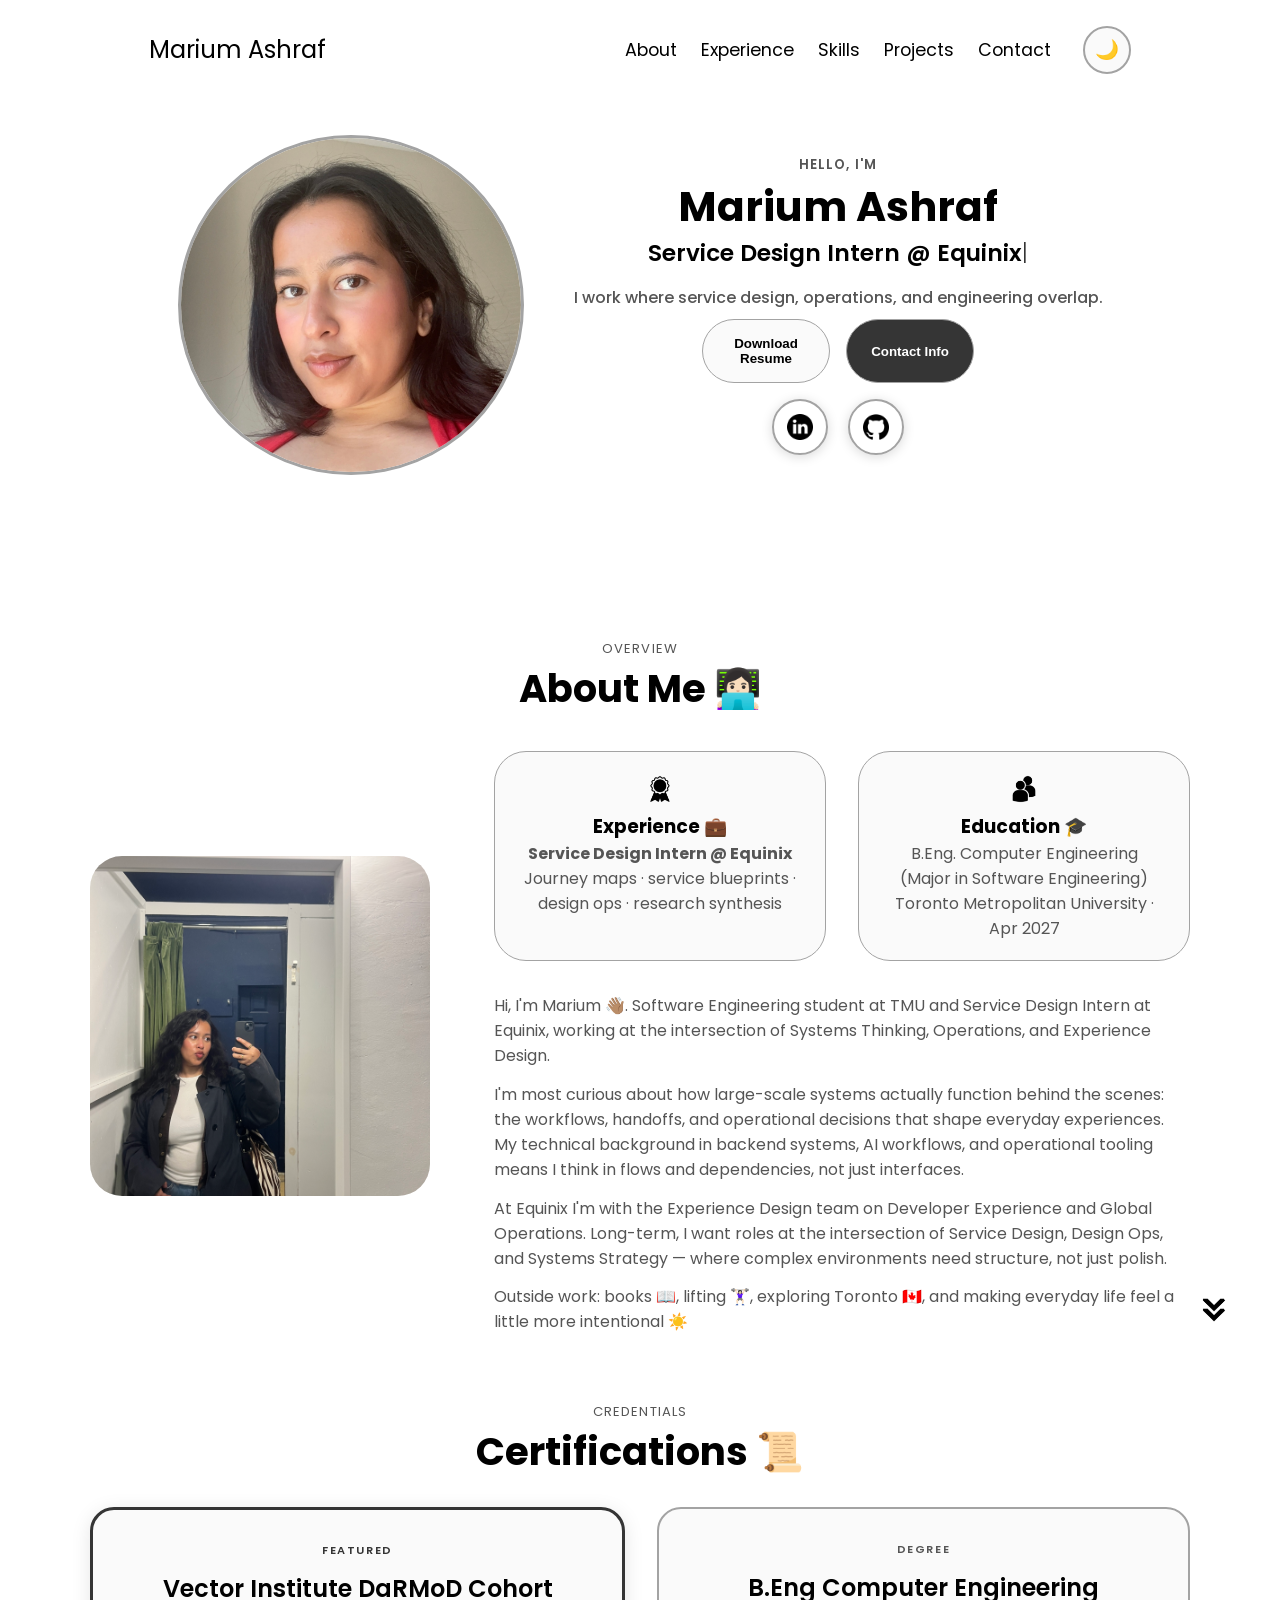
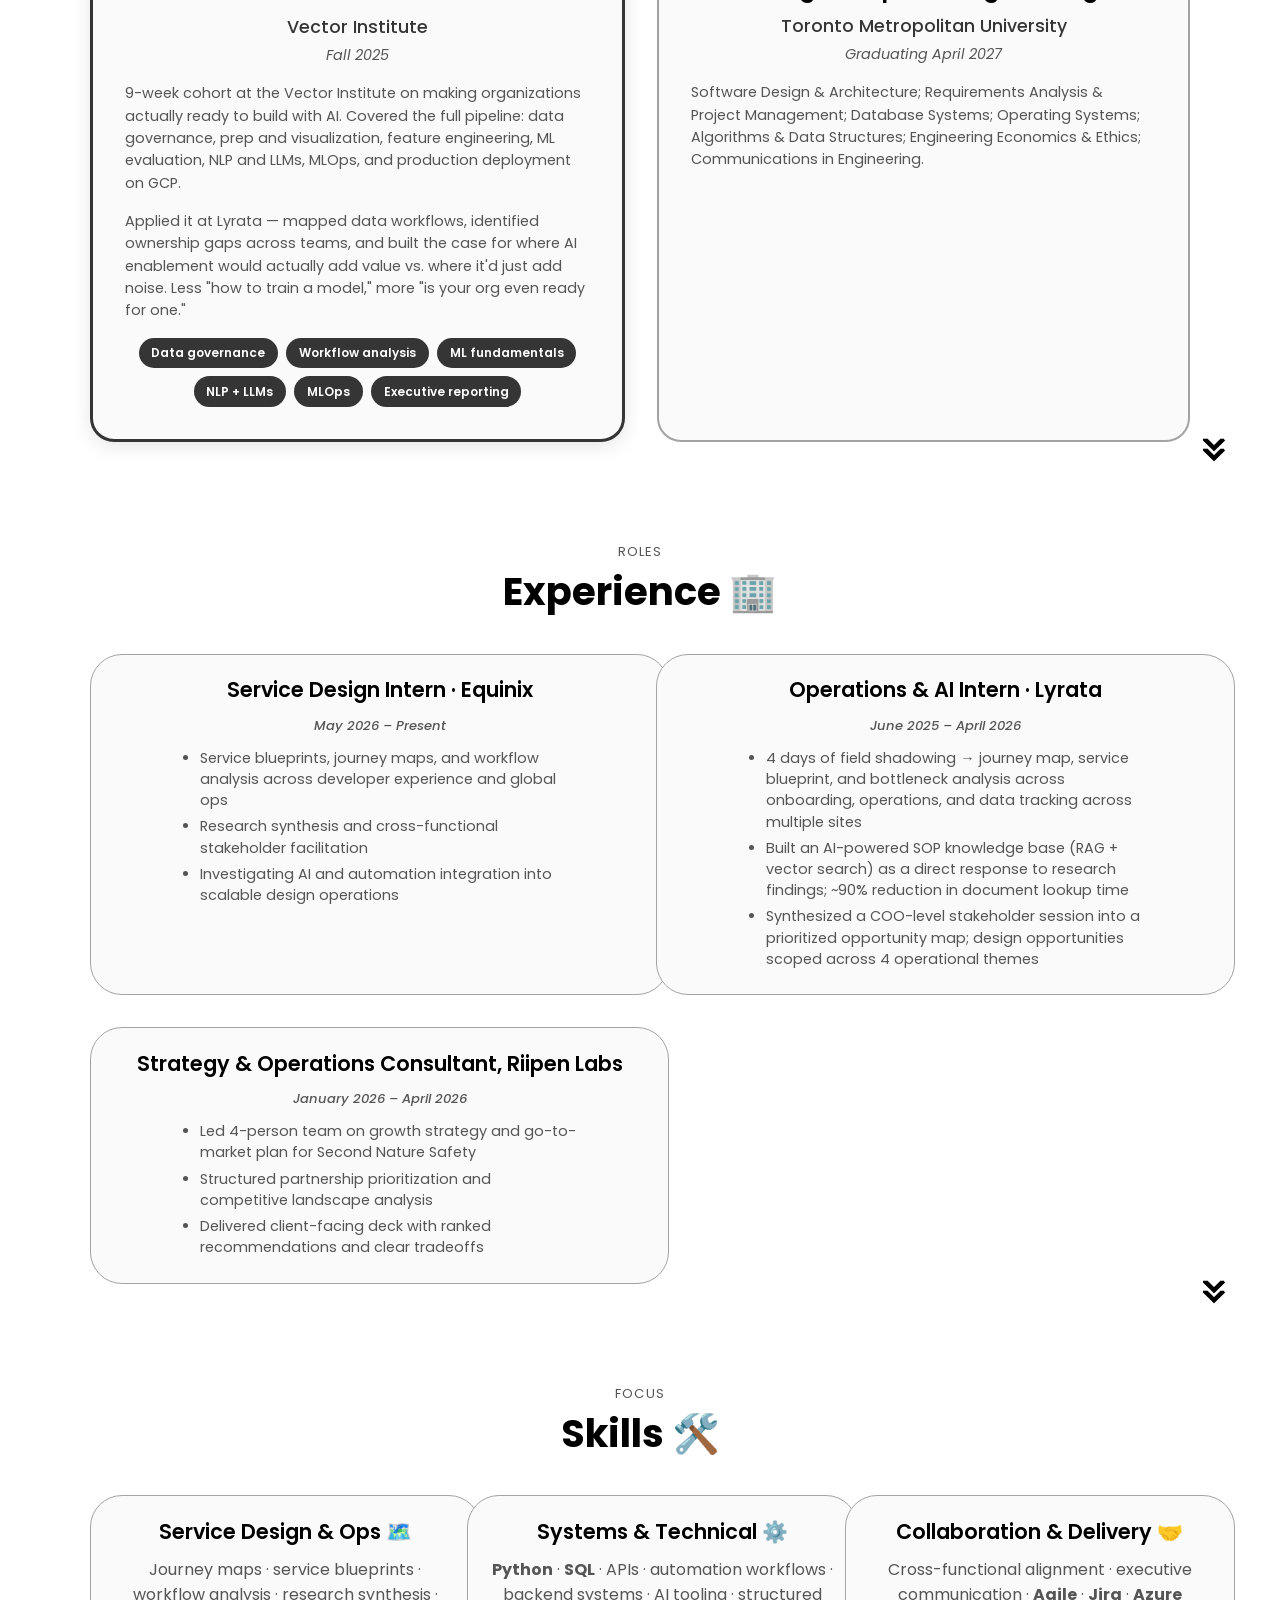
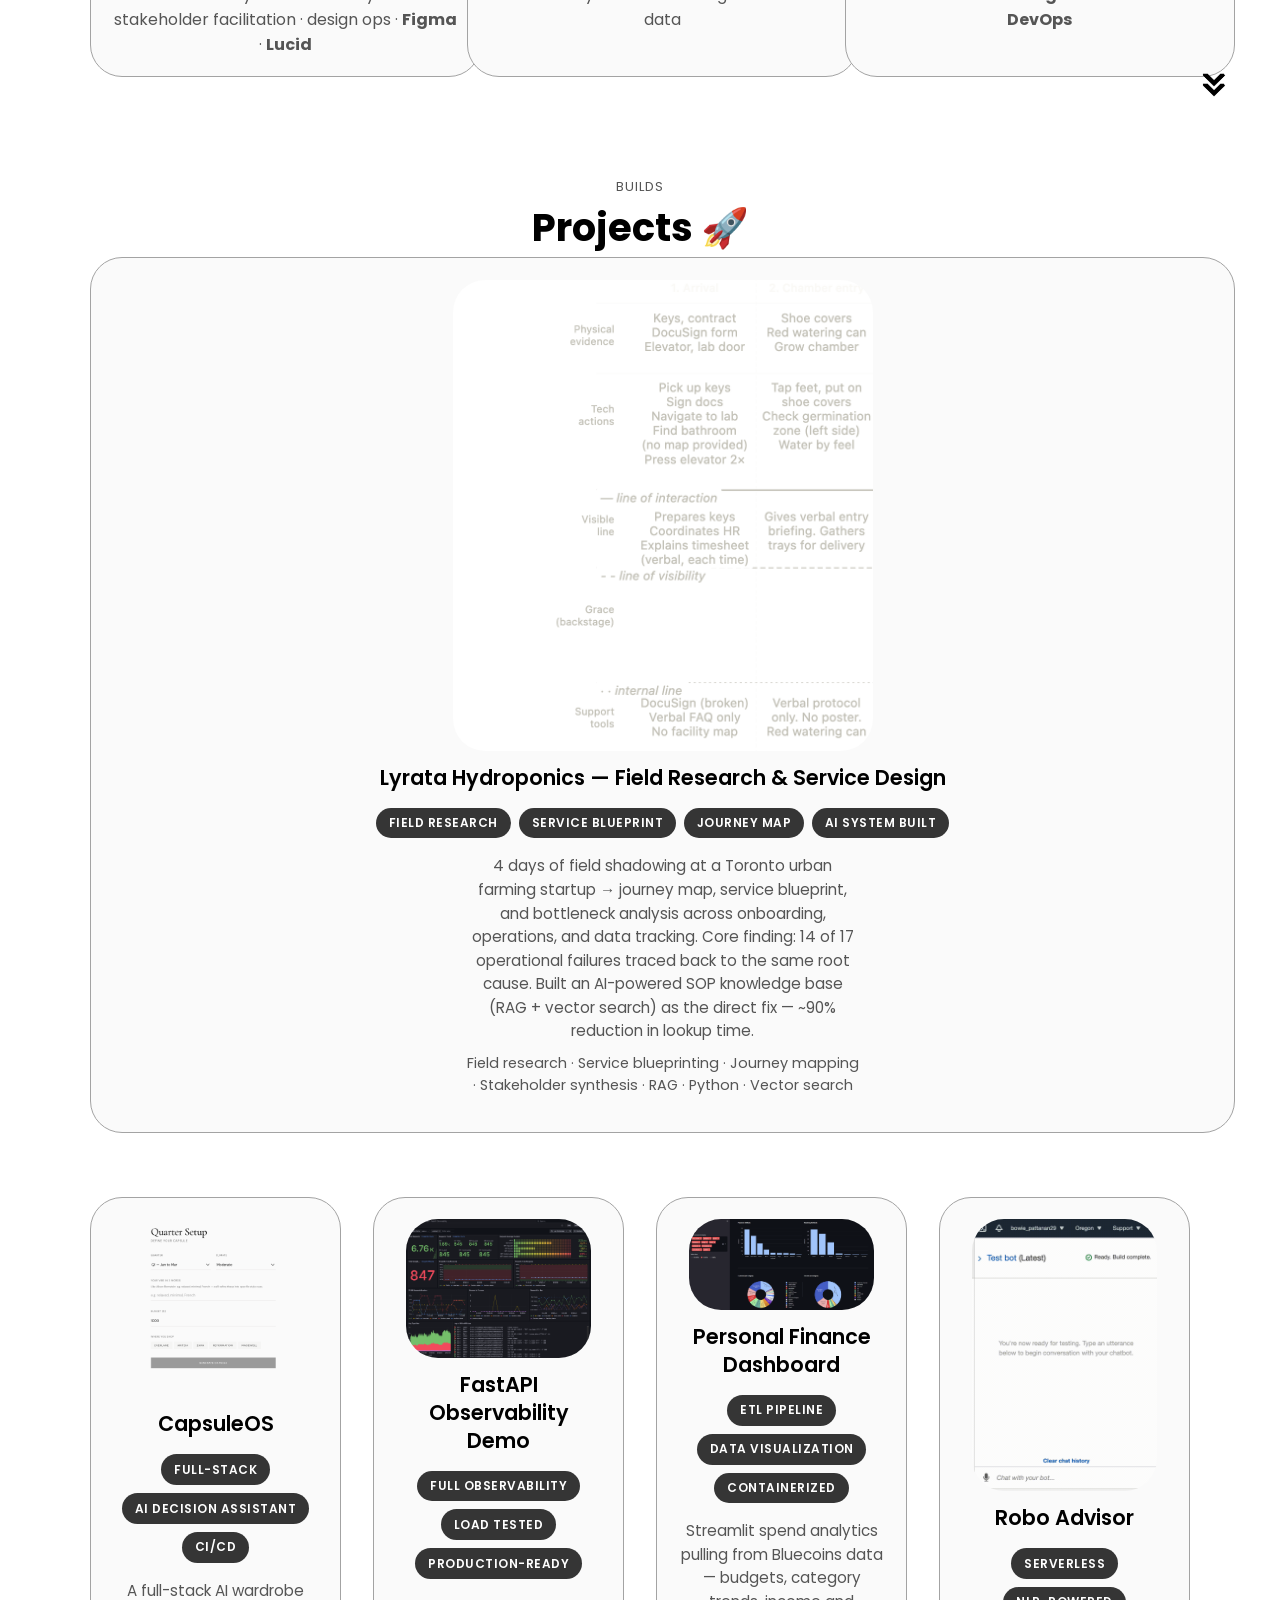
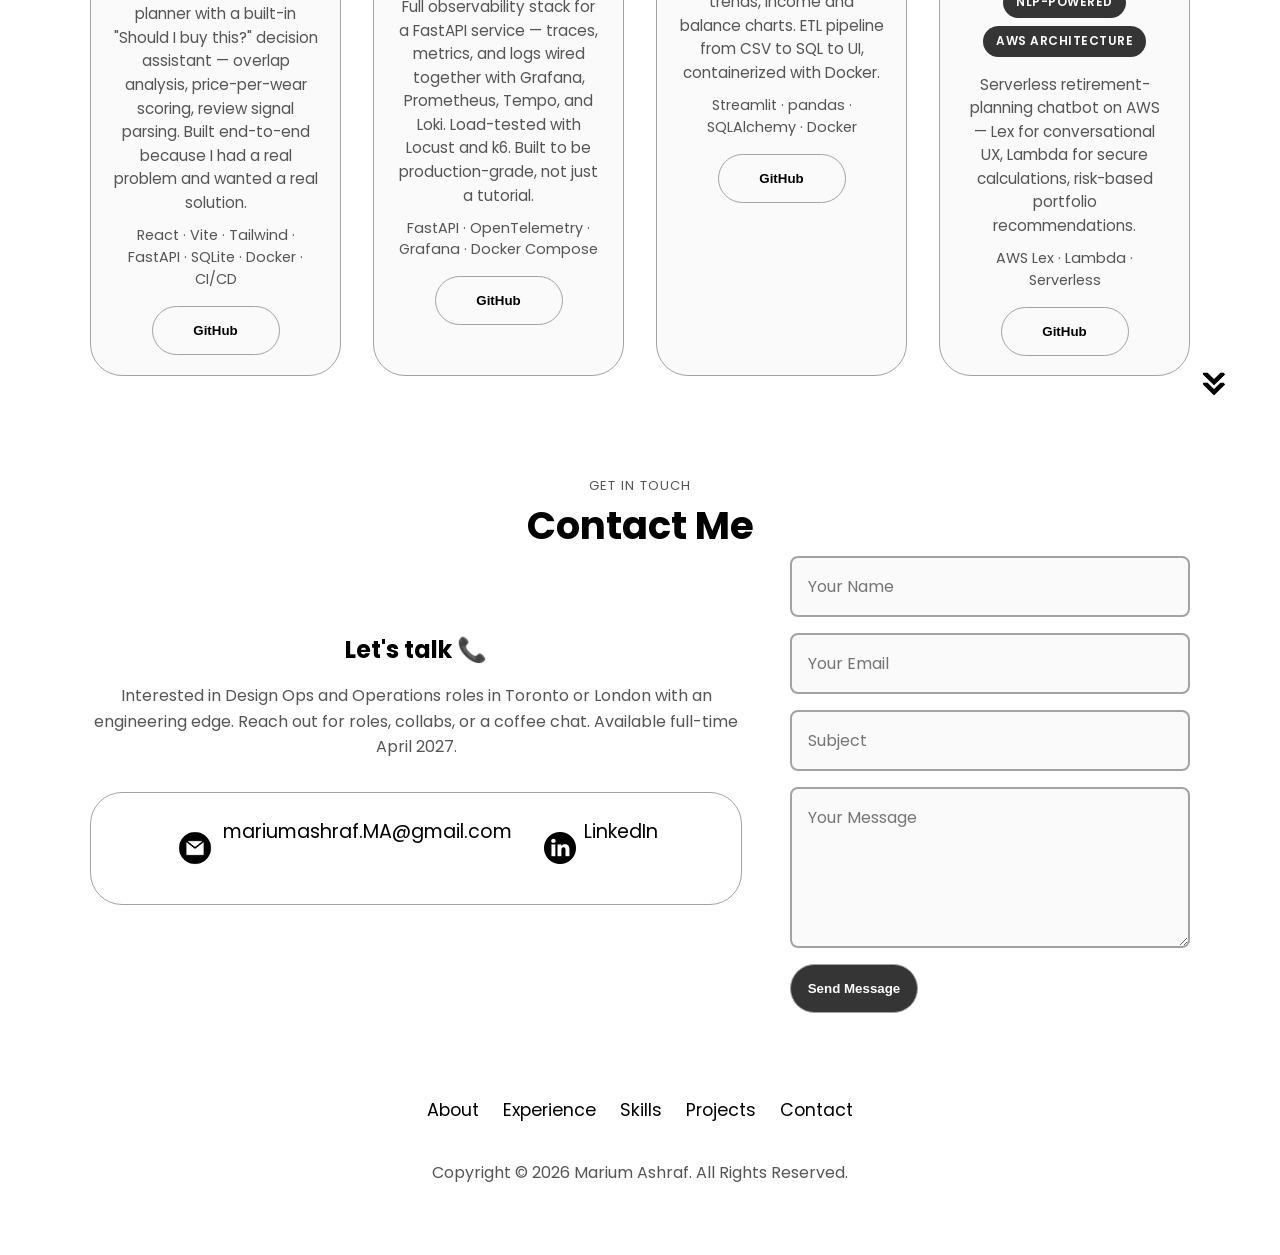
==== commit d512b7d2: "update" ====
--- a/index.html
+++ b/index.html
@@ -249,42 +249,21 @@
 
 
   <!-- Featured Case Study -->
-  <div class="case-study-card">
-    <div class="case-study-preview">
-      <div class="case-study-artifact">
-        <div class="artifact-label">Journey Map</div>
-        <div class="artifact-stages">
-          <div class="artifact-stage">Arrival</div>
-          <div class="artifact-arrow">→</div>
-          <div class="artifact-stage">Onboarding</div>
-          <div class="artifact-arrow">→</div>
-          <div class="artifact-stage">Core Tasks</div>
-          <div class="artifact-arrow">→</div>
-          <div class="artifact-stage">Close-out</div>
-        </div>
-        <div class="artifact-rows">
-          <div class="artifact-row"><span class="ar-label">Actions</span><div class="ar-dots"><span class="dot-y"></span><span class="dot-y"></span><span class="dot-y"></span><span class="dot-y"></span></div></div>
-          <div class="artifact-row"><span class="ar-label">Emotion</span><div class="ar-dots"><span class="dot-n"></span><span class="dot-r"></span><span class="dot-g"></span><span class="dot-g"></span></div></div>
-          <div class="artifact-row"><span class="ar-label">Pain pts</span><div class="ar-dots"><span class="dot-r"></span><span class="dot-r"></span><span class="dot-r"></span><span class="dot-r"></span></div></div>
-          <div class="artifact-row"><span class="ar-label">Opps</span><div class="ar-dots"><span class="dot-g"></span><span class="dot-g"></span><span class="dot-g"></span><span class="dot-g"></span></div></div>
-        </div>
-        <div class="artifact-footer">+ Service blueprint · Process flowcharts · Opportunity map</div>
-      </div>
-    </div>
-    <div class="case-study-content">
-      <div class="case-study-tag">Service Design Case Study</div>
-      <h2 class="experience-sub-title">Lyrata Hydroponics — Field Research & Service Design</h2>
-      <div class="project-metrics">
-        <span class="metric-badge">Field Research</span>
-        <span class="metric-badge">Service Blueprint</span>
-        <span class="metric-badge">Journey Map</span>
-        <span class="metric-badge">AI System Built</span>
-      </div>
-      <p class="project-blurb">
-        4 days of field shadowing at a Toronto urban farming startup → journey map, service blueprint, and bottleneck analysis across onboarding, operations, and data tracking. Core finding: 14 of 17 operational failures traced back to the same root cause. Built an AI-powered SOP knowledge base (RAG + vector search) as the direct fix — ~90% reduction in lookup time.
-      </p>
-      <p class="project-details">Field research · Service blueprinting · Journey mapping · Stakeholder synthesis · RAG · Python · Vector search</p>
-    </div>
+  <div class="details-container color-container project-card" style="margin-bottom: 2rem;">
+    <div class="article-container">
+      <img src="./assets/lyrata-preview.png" alt="Lyrata service design case study" class="project-img" />
+    </div>
+    <h2 class="experience-sub-title project-title">Lyrata Hydroponics — Field Research & Service Design</h2>
+    <div class="project-metrics">
+      <span class="metric-badge">Field Research</span>
+      <span class="metric-badge">Service Blueprint</span>
+      <span class="metric-badge">Journey Map</span>
+      <span class="metric-badge">AI System Built</span>
+    </div>
+    <p class="project-blurb">
+      4 days of field shadowing at a Toronto urban farming startup → journey map, service blueprint, and bottleneck analysis across onboarding, operations, and data tracking. Core finding: 14 of 17 operational failures traced back to the same root cause. Built an AI-powered SOP knowledge base (RAG + vector search) as the direct fix — ~90% reduction in lookup time.
+    </p>
+    <p class="project-details">Field research · Service blueprinting · Journey mapping · Stakeholder synthesis · RAG · Python · Vector search</p>
   </div>
 
   <div class="experience-details-container">
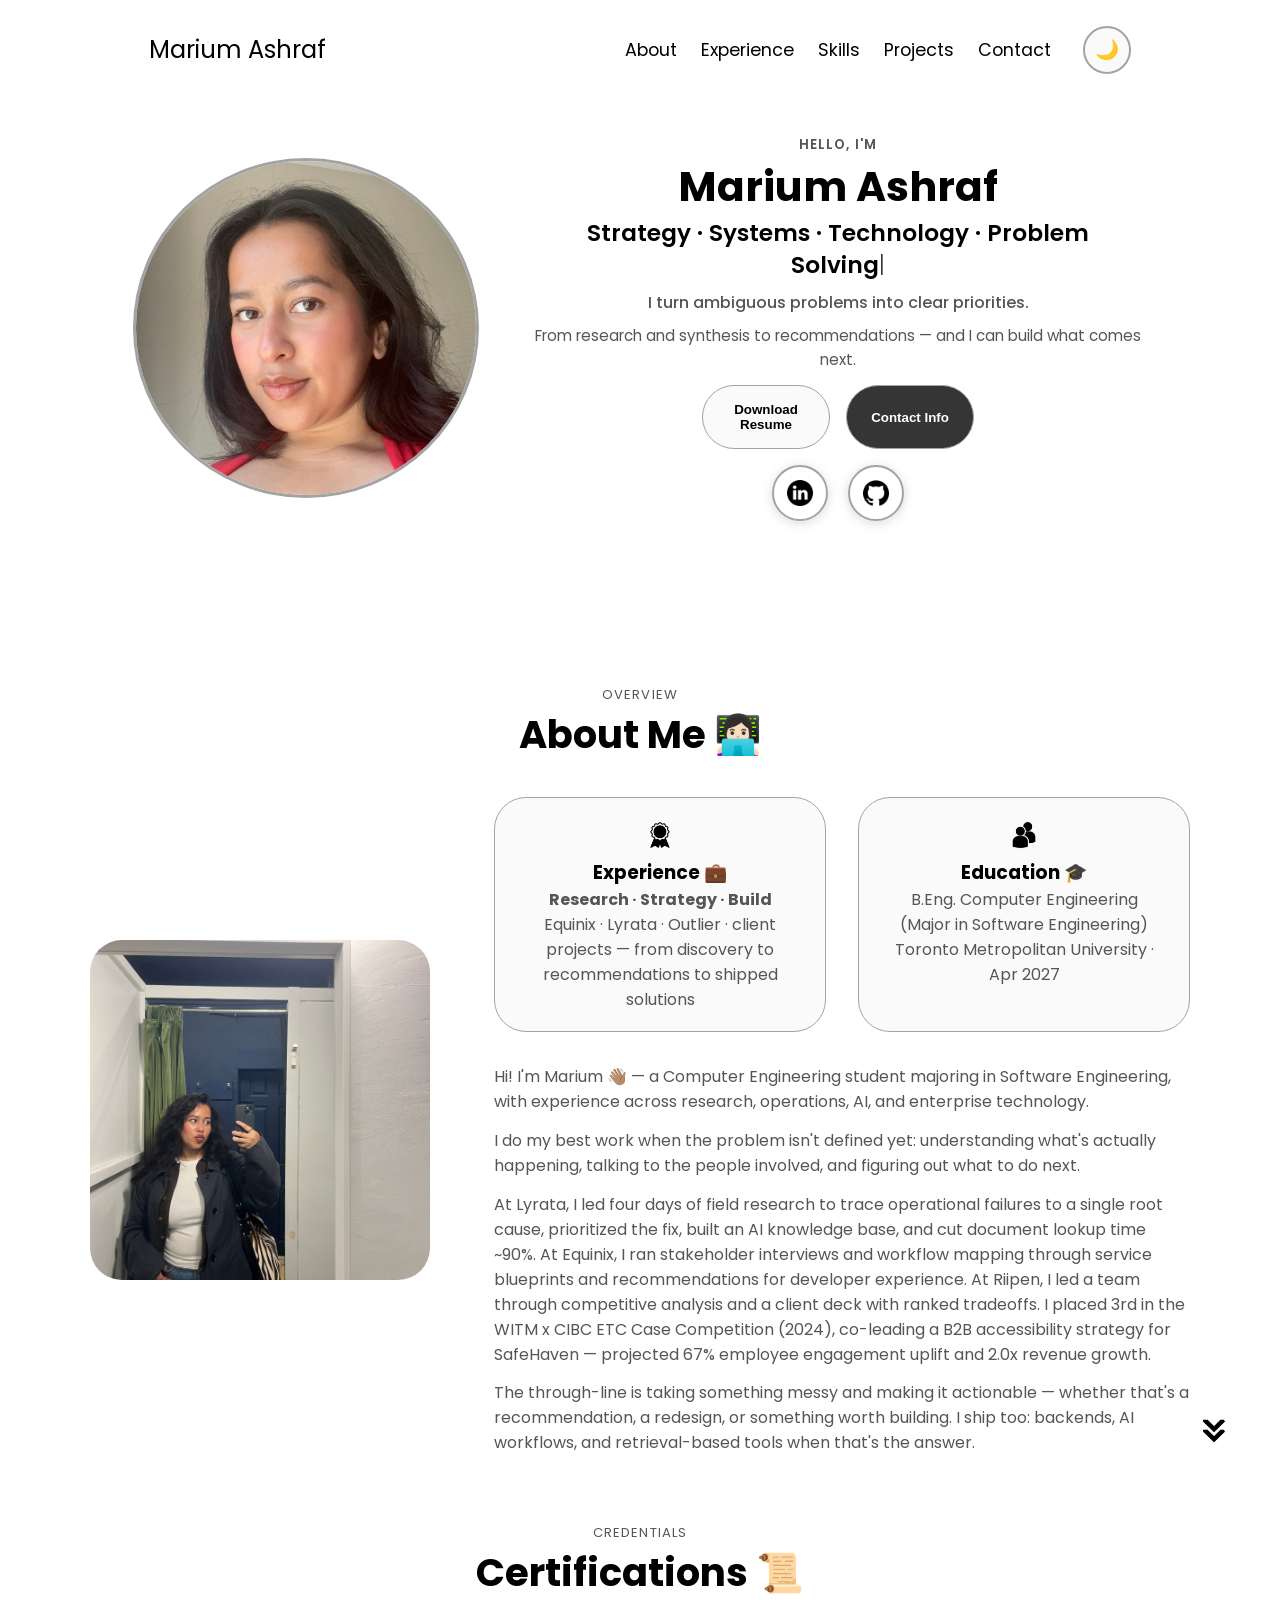
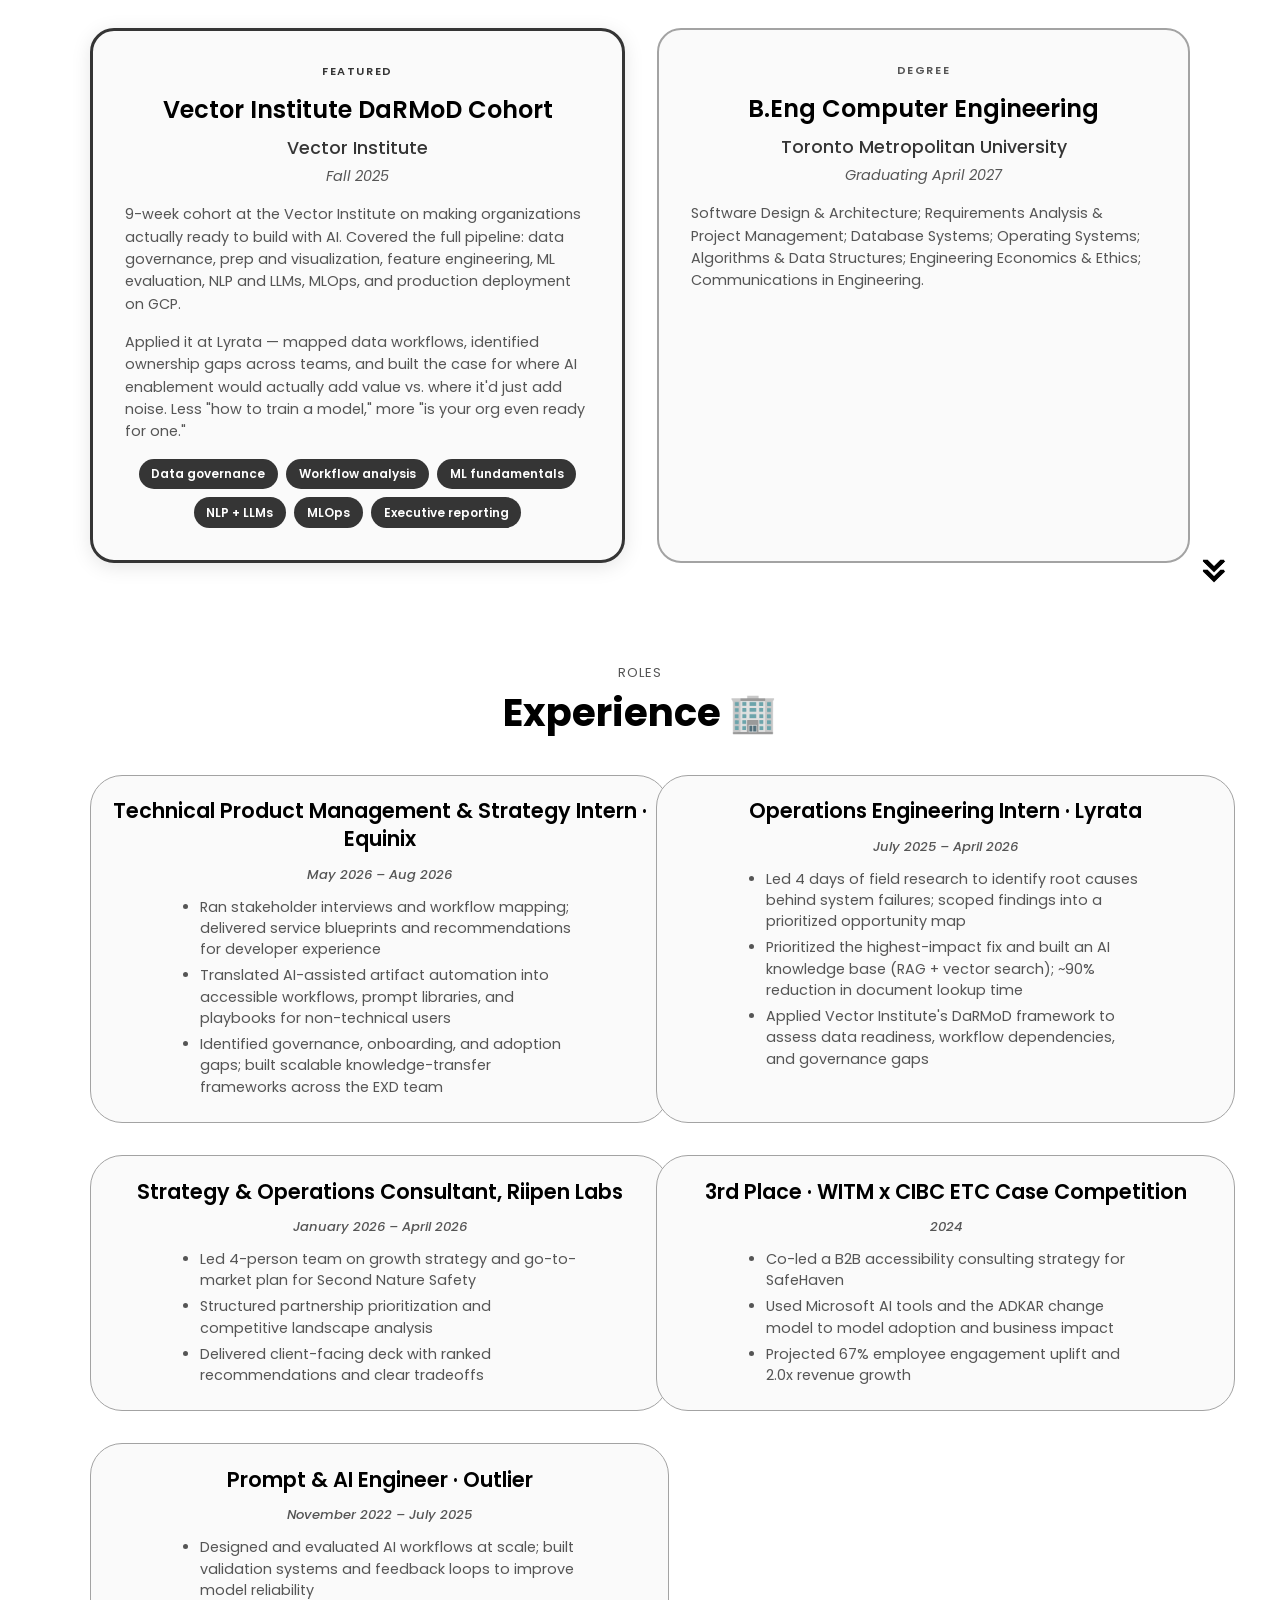
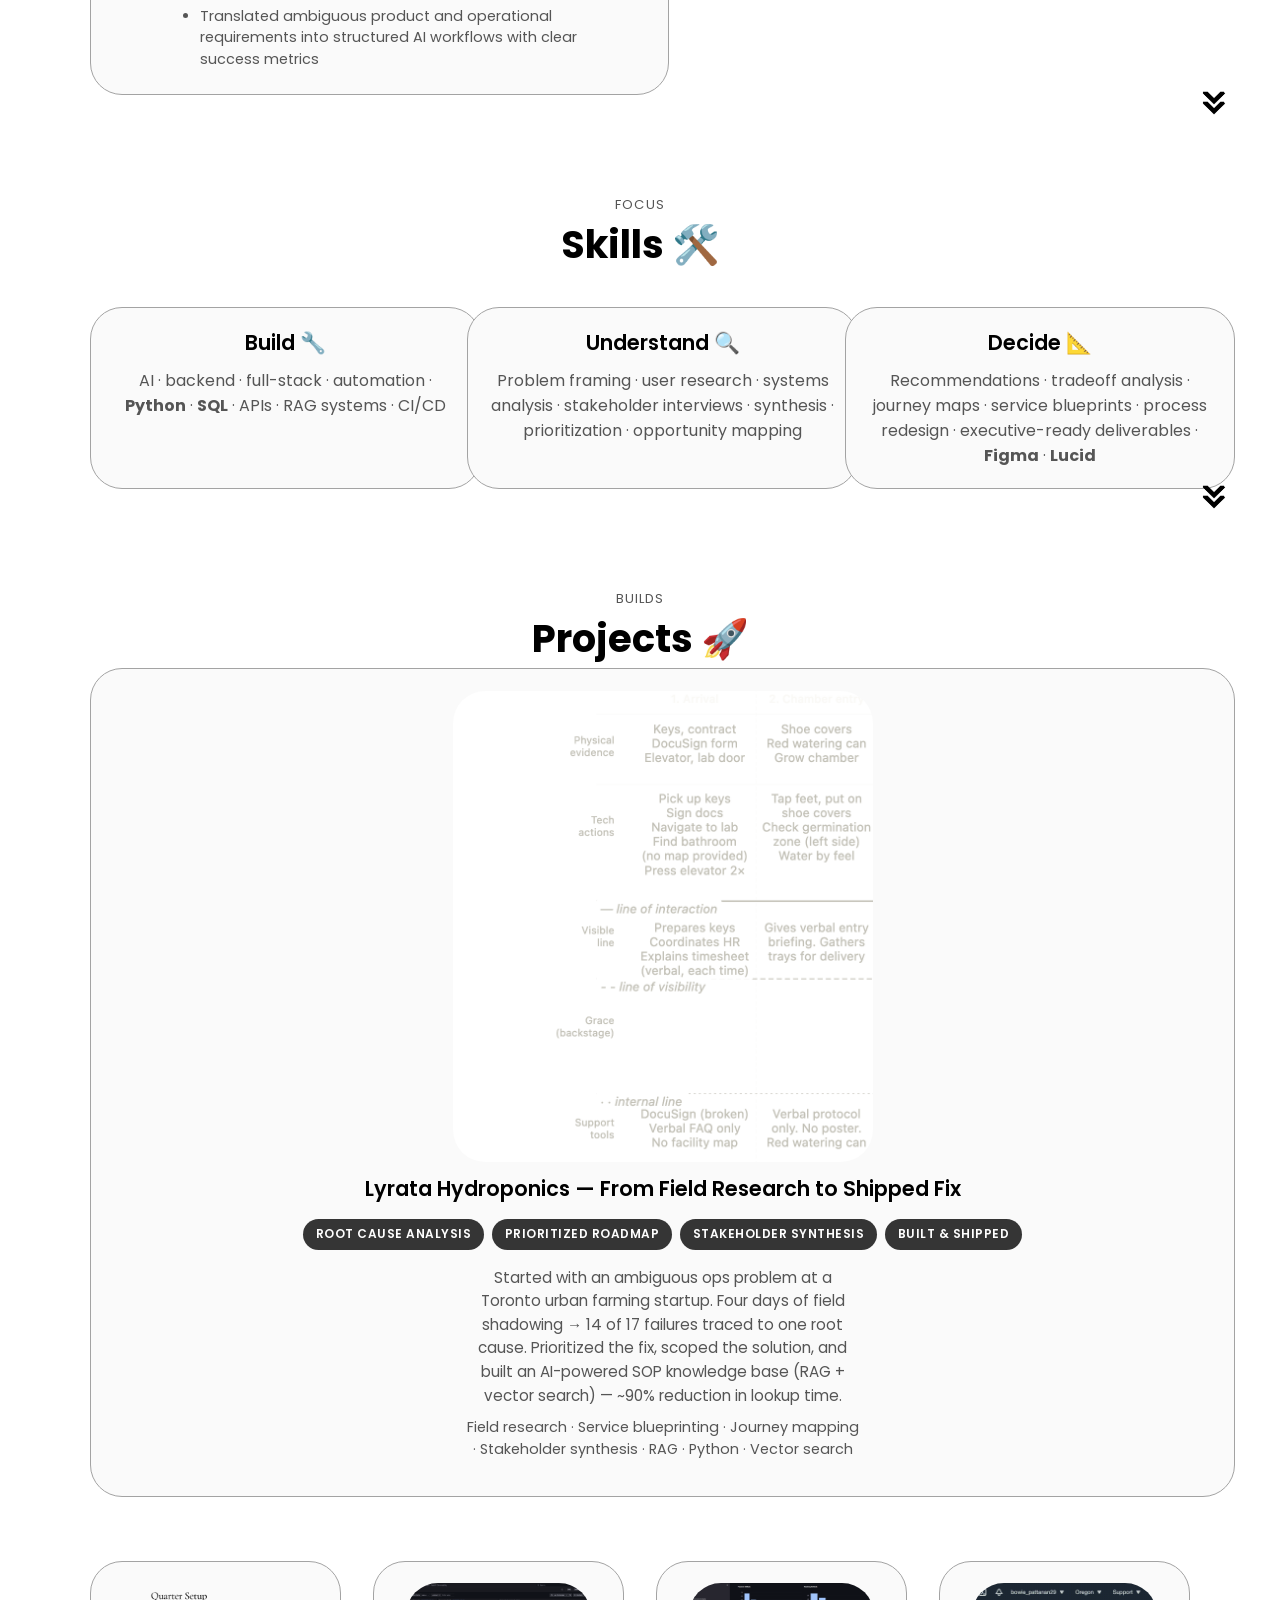
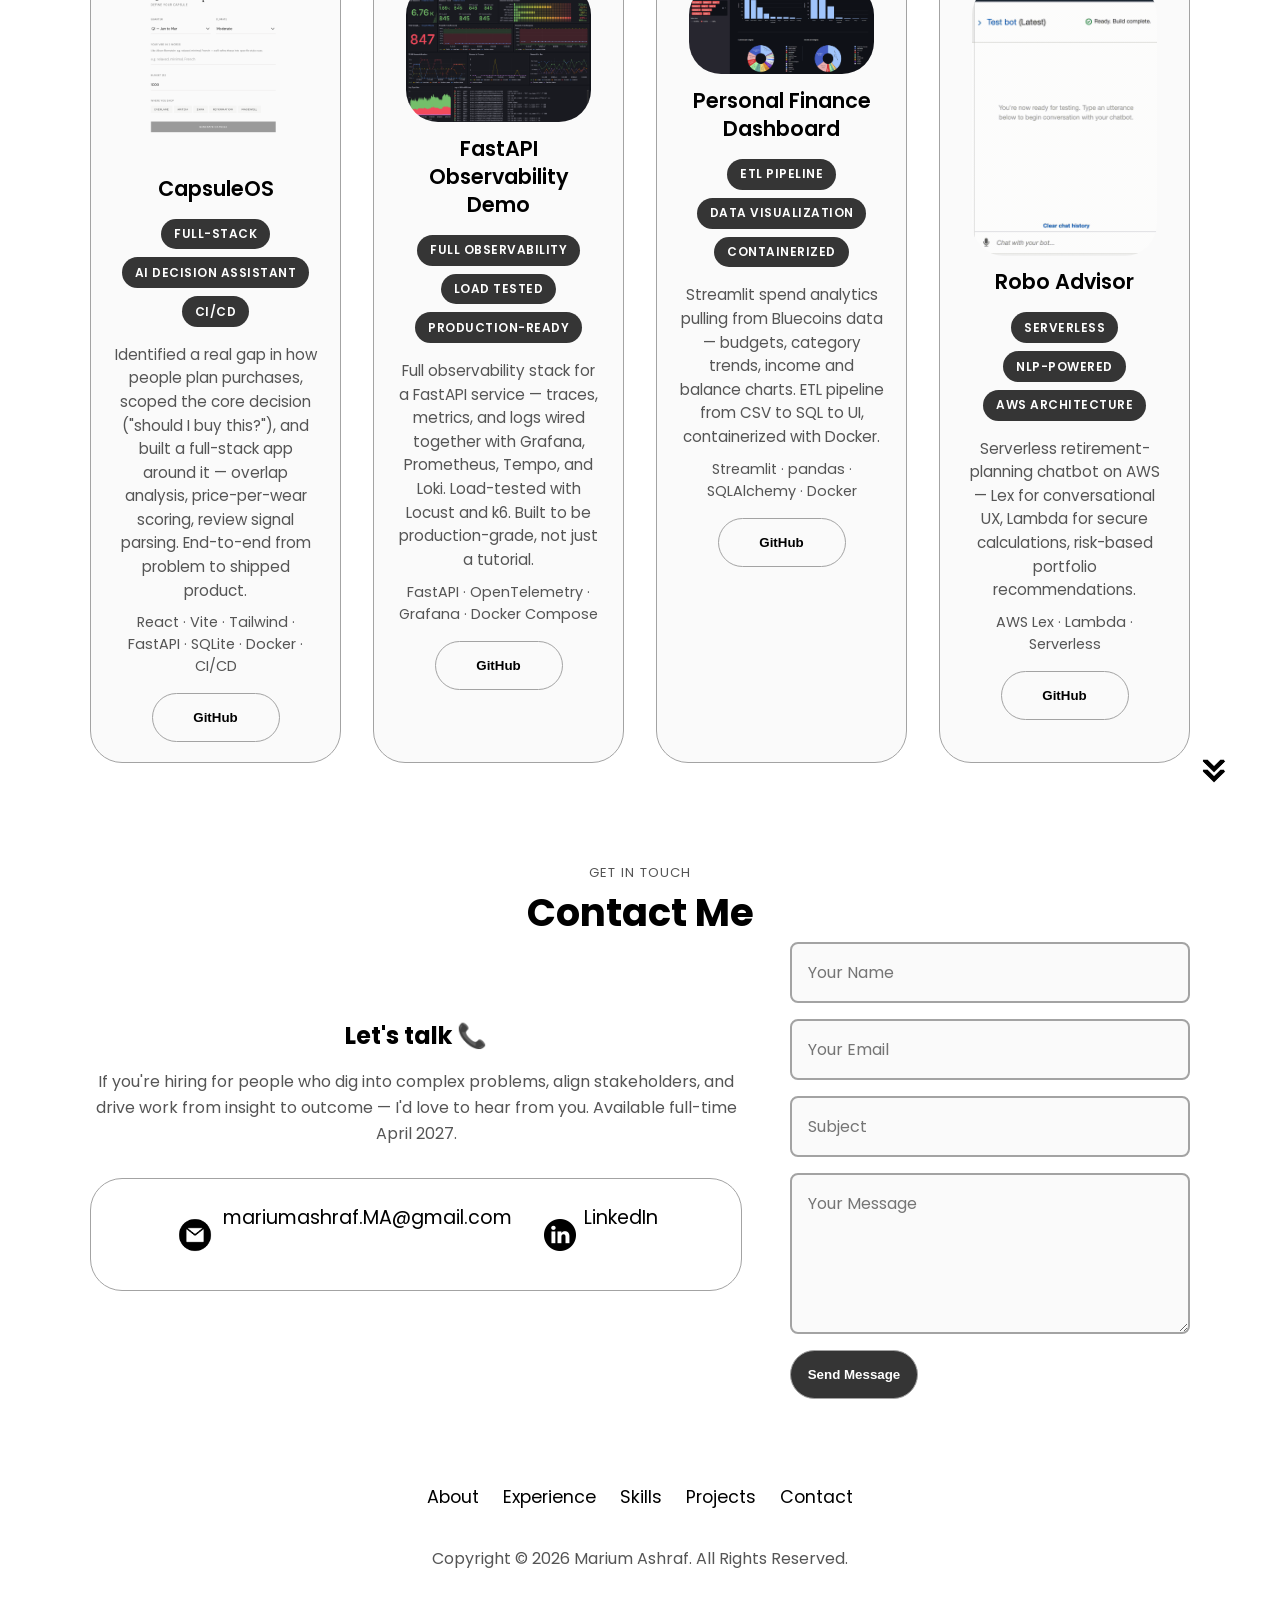
==== commit e6386932: "Update Aug 29,2026" ====
--- a/index.html
+++ b/index.html
@@ -4,11 +4,11 @@
     <meta charset="UTF-8" />
     <meta http-equiv="X-UA-Compatible" content="IE=edge" />
     <meta name="viewport" content="width=device-width, initial-scale=1.0" />
-    <meta name="description" content="Marium Ashraf — service design, systems thinking, and engineering fluency. Equinix · operations · workflows at scale." />
-    <meta name="keywords" content="Service Design, Equinix, Design Operations, Systems Thinking, Developer Experience, Operations, SQL, Python, Agile, Jira, Azure DevOps" />
-    <title>Marium Ashraf — Service Design &amp; Operational Systems</title>
-    <link rel="stylesheet" href="style.css?v=2" />
-    <link rel="stylesheet" href="mediaqueries.css?v=2" />
+    <meta name="description" content="Marium Ashraf — turns ambiguous problems into clear priorities and builds what comes next. Systems, strategy, AI, and technology." />
+    <meta name="keywords" content="Strategy, Systems, Problem Solving, AI, Software Engineering, Operations, Stakeholder Synthesis, Equinix" />
+    <title>Marium Ashraf — Strategy · Systems · Technology</title>
+    <link rel="stylesheet" href="style.css?v=4" />
+    <link rel="stylesheet" href="mediaqueries.css?v=4" />
   </head>
   <body>
     <!-- Scroll Progress Indicator -->
@@ -55,13 +55,14 @@
     </nav>
     <section id="profile">
       <div class="section__pic-container">
-        <img src="./assets/profile-hero.jpg" alt="Marium Ashraf" class="hero-pic" />
+        <img src="./assets/profile-hero.jpg" alt="Marium Ashraf" class="hero-pic" width="340" height="340" loading="eager" />
       </div>
       <div class="section__text">
         <p class="section__text__p1">Hello, I'm</p>
         <h1 class="title">Marium Ashraf</h1>
         <p class="section__text__p2 hero-typing-line"><span id="typing-text"></span><span class="typing-cursor" aria-hidden="true">|</span></p>
-        <p class="section__text__p3 hero-bridging">I work where service design, operations, and engineering overlap.</p>
+        <p class="section__text__p3 hero-bridging">I turn ambiguous problems into clear priorities.</p>
+        <p class="section__text__p3 hero-scale">From research and synthesis to recommendations — and I can build what comes next.</p>
         <div class="btn-container">
           <button class="btn btn-color-2" onclick="window.open('./assets/Marium_Ashraf_Resume_.pdf')">
             Download Resume
@@ -85,14 +86,14 @@
       <h1 class="title">About Me 👩🏻‍💻</h1>
       <div class="section-container">
         <div class="section__pic-container">
-          <img src="./assets/about-pic.jpg" alt="Profile picture" class="about-pic" />
+          <img src="./assets/about-pic.jpg" alt="Marium Ashraf" class="about-pic" width="340" height="400" loading="lazy" />
         </div>
         <div class="about-details-container">
           <div class="about-containers">
             <div class="details-container">
               <img src="./assets/experience.png" alt="Experience icon" class="icon" />
               <h3>Experience 💼</h3>
-              <p><strong>Service Design Intern @ Equinix</strong><br />Journey maps · service blueprints · design ops · research synthesis</p>
+              <p><strong>Research · Strategy · Build</strong><br />Equinix · Lyrata · Outlier · client projects — from discovery to recommendations to shipped solutions</p>
             </div>
             <div class="details-container">
               <img src="./assets/education.png" alt="Education icon" class="icon" />
@@ -102,16 +103,16 @@
           </div>
           <div class="text-container">
             <p>
-              Hi, I'm Marium 👋🏽. Software Engineering student at TMU and Service Design Intern at Equinix, working at the intersection of Systems Thinking, Operations, and Experience Design.
+              Hi! I'm Marium 👋🏽 — a Computer Engineering student majoring in Software Engineering, with experience across research, operations, AI, and enterprise technology.
             </p>
             <p>
-              I'm most curious about how large-scale systems actually function behind the scenes: the workflows, handoffs, and operational decisions that shape everyday experiences. My technical background in backend systems, AI workflows, and operational tooling means I think in flows and dependencies, not just interfaces.
+              I do my best work when the problem isn't defined yet: understanding what's actually happening, talking to the people involved, and figuring out what to do next.
             </p>
             <p>
-              At Equinix I'm with the Experience Design team on Developer Experience and Global Operations. Long-term, I want roles at the intersection of Service Design, Design Ops, and Systems Strategy — where complex environments need structure, not just polish.
+              At Lyrata, I led four days of field research to trace operational failures to a single root cause, prioritized the fix, built an AI knowledge base, and cut document lookup time ~90%. At Equinix, I ran stakeholder interviews and workflow mapping through service blueprints and recommendations for developer experience. At Riipen, I led a team through competitive analysis and a client deck with ranked tradeoffs. I placed 3rd in the WITM x CIBC ETC Case Competition (2024), co-leading a B2B accessibility strategy for SafeHaven — projected 67% employee engagement uplift and 2.0x revenue growth.
             </p>
             <p>
-              Outside work: books 📖, lifting 🏋🏻‍♀️, exploring Toronto 🇨🇦, and making everyday life feel a little more intentional ☀️
+              The through-line is taking something messy and making it actionable — whether that's a recommendation, a redesign, or something worth building. I ship too: backends, AI workflows, and retrieval-based tools when that's the answer.
             </p>
           </div>
         </div>
@@ -168,25 +169,25 @@
   <div class="experience-details-container">
     <div class="about-containers experience-grid">
 
-      <!-- Service Design Intern, Equinix -->
-      <div class="details-container">
-        <h2 class="experience-sub-title">Service Design Intern · Equinix</h2>
-        <p class="experience-date">May 2026 – Present</p>
+      <!-- Equinix -->
+      <div class="details-container">
+        <h2 class="experience-sub-title">Technical Product Management &amp; Strategy Intern · Equinix</h2>
+        <p class="experience-date">May 2026 – Aug 2026</p>
         <ul class="exp-bullets">
-          <li>Service blueprints, journey maps, and workflow analysis across developer experience and global ops</li>
-          <li>Research synthesis and cross-functional stakeholder facilitation</li>
-          <li>Investigating AI and automation integration into scalable design operations</li>
-        </ul>
-      </div>
-
-      <!-- Operations & AI Intern, Lyrata -->
-      <div class="details-container">
-        <h2 class="experience-sub-title">Operations &amp; AI Intern · Lyrata</h2>
-        <p class="experience-date">June 2025 – April 2026</p>
+          <li>Ran stakeholder interviews and workflow mapping; delivered service blueprints and recommendations for developer experience</li>
+          <li>Translated AI-assisted artifact automation into accessible workflows, prompt libraries, and playbooks for non-technical users</li>
+          <li>Identified governance, onboarding, and adoption gaps; built scalable knowledge-transfer frameworks across the EXD team</li>
+        </ul>
+      </div>
+
+      <!-- Lyrata -->
+      <div class="details-container">
+        <h2 class="experience-sub-title">Operations Engineering Intern · Lyrata</h2>
+        <p class="experience-date">July 2025 – April 2026</p>
         <ul class="exp-bullets">
-          <li>4 days of field shadowing → journey map, service blueprint, and bottleneck analysis across onboarding, operations, and data tracking across multiple sites</li>
-          <li>Built an AI-powered SOP knowledge base (RAG + vector search) as a direct response to research findings; ~90% reduction in document lookup time</li>
-          <li>Synthesized a COO-level stakeholder session into a prioritized opportunity map; design opportunities scoped across 4 operational themes</li>
+          <li>Led 4 days of field research to identify root causes behind system failures; scoped findings into a prioritized opportunity map</li>
+          <li>Prioritized the highest-impact fix and built an AI knowledge base (RAG + vector search); ~90% reduction in document lookup time</li>
+          <li>Applied Vector Institute's DaRMoD framework to assess data readiness, workflow dependencies, and governance gaps</li>
         </ul>
       </div>
 
@@ -198,6 +199,27 @@
           <li>Led 4-person team on growth strategy and go-to-market plan for Second Nature Safety</li>
           <li>Structured partnership prioritization and competitive landscape analysis</li>
           <li>Delivered client-facing deck with ranked recommendations and clear tradeoffs</li>
+        </ul>
+      </div>
+
+      <!-- WITM x CIBC Case Competition -->
+      <div class="details-container">
+        <h2 class="experience-sub-title">3rd Place · WITM x CIBC ETC Case Competition</h2>
+        <p class="experience-date">2024</p>
+        <ul class="exp-bullets">
+          <li>Co-led a B2B accessibility consulting strategy for SafeHaven</li>
+          <li>Used Microsoft AI tools and the ADKAR change model to model adoption and business impact</li>
+          <li>Projected 67% employee engagement uplift and 2.0x revenue growth</li>
+        </ul>
+      </div>
+
+      <!-- Outlier -->
+      <div class="details-container">
+        <h2 class="experience-sub-title">Prompt &amp; AI Engineer · Outlier</h2>
+        <p class="experience-date">November 2022 – July 2025</p>
+        <ul class="exp-bullets">
+          <li>Designed and evaluated AI workflows at scale; built validation systems and feedback loops to improve model reliability</li>
+          <li>Translated ambiguous product and operational requirements into structured AI workflows with clear success metrics</li>
         </ul>
       </div>
 
@@ -216,23 +238,23 @@
     <div class="about-containers skills-four">
 
       <div class="details-container">
-        <h2 class="experience-sub-title">Service Design &amp; Ops 🗺️</h2>
+        <h2 class="experience-sub-title">Build 🔧</h2>
         <p>
-          Journey maps · service blueprints · workflow analysis · research synthesis · stakeholder facilitation · design ops · <strong>Figma</strong> · <strong>Lucid</strong>
-        </p>
-      </div>
-
-      <div class="details-container">
-        <h2 class="experience-sub-title">Systems &amp; Technical ⚙️</h2>
+          AI · backend · full-stack · automation · <strong>Python</strong> · <strong>SQL</strong> · APIs · RAG systems · CI/CD
+        </p>
+      </div>
+
+      <div class="details-container">
+        <h2 class="experience-sub-title">Understand 🔍</h2>
         <p>
-          <strong>Python</strong> · <strong>SQL</strong> · APIs · automation workflows · backend systems · AI tooling · structured data
-        </p>
-      </div>
-
-      <div class="details-container">
-        <h2 class="experience-sub-title">Collaboration &amp; Delivery 🤝</h2>
+          Problem framing · user research · systems analysis · stakeholder interviews · synthesis · prioritization · opportunity mapping
+        </p>
+      </div>
+
+      <div class="details-container">
+        <h2 class="experience-sub-title">Decide 📐</h2>
         <p>
-          Cross-functional alignment · executive communication · <strong>Agile</strong> · <strong>Jira</strong> · <strong>Azure DevOps</strong>
+          Recommendations · tradeoff analysis · journey maps · service blueprints · process redesign · executive-ready deliverables · <strong>Figma</strong> · <strong>Lucid</strong>
         </p>
       </div>
 
@@ -253,15 +275,15 @@
     <div class="article-container">
       <img src="./assets/lyrata-preview.png" alt="Lyrata service design case study" class="project-img" />
     </div>
-    <h2 class="experience-sub-title project-title">Lyrata Hydroponics — Field Research & Service Design</h2>
+    <h2 class="experience-sub-title project-title">Lyrata Hydroponics — From Field Research to Shipped Fix</h2>
     <div class="project-metrics">
-      <span class="metric-badge">Field Research</span>
-      <span class="metric-badge">Service Blueprint</span>
-      <span class="metric-badge">Journey Map</span>
-      <span class="metric-badge">AI System Built</span>
+      <span class="metric-badge">Root Cause Analysis</span>
+      <span class="metric-badge">Prioritized Roadmap</span>
+      <span class="metric-badge">Stakeholder Synthesis</span>
+      <span class="metric-badge">Built &amp; Shipped</span>
     </div>
     <p class="project-blurb">
-      4 days of field shadowing at a Toronto urban farming startup → journey map, service blueprint, and bottleneck analysis across onboarding, operations, and data tracking. Core finding: 14 of 17 operational failures traced back to the same root cause. Built an AI-powered SOP knowledge base (RAG + vector search) as the direct fix — ~90% reduction in lookup time.
+      Started with an ambiguous ops problem at a Toronto urban farming startup. Four days of field shadowing → 14 of 17 failures traced to one root cause. Prioritized the fix, scoped the solution, and built an AI-powered SOP knowledge base (RAG + vector search) — ~90% reduction in lookup time.
     </p>
     <p class="project-details">Field research · Service blueprinting · Journey mapping · Stakeholder synthesis · RAG · Python · Vector search</p>
   </div>
@@ -281,7 +303,7 @@
           <span class="metric-badge">CI/CD</span>
         </div>
         <p class="project-blurb">
-          A full-stack AI wardrobe planner with a built-in "Should I buy this?" decision assistant — overlap analysis, price-per-wear scoring, review signal parsing. Built end-to-end because I had a real problem and wanted a real solution.
+          Identified a real gap in how people plan purchases, scoped the core decision ("should I buy this?"), and built a full-stack app around it — overlap analysis, price-per-wear scoring, review signal parsing. End-to-end from problem to shipped product.
         </p>
         <p class="project-details">
           React · Vite · Tailwind · FastAPI · SQLite · Docker · CI/CD
@@ -377,7 +399,7 @@
       <div class="contact-container">
         <div class="contact-info">
           <h3>Let's talk 📞</h3>
-          <p>Interested in Design Ops and Operations roles in Toronto or London with an engineering edge. Reach out for roles, collabs, or a coffee chat. Available full-time April 2027.</p>
+          <p>If you're hiring for people who dig into complex problems, align stakeholders, and drive work from insight to outcome — I'd love to hear from you. Available full-time April 2027.</p>
           
       <div class="contact-info-upper-container">
         <div class="contact-info-container">
@@ -422,6 +444,6 @@
       </nav>
       <p>Copyright &#169; 2026 Marium Ashraf. All Rights Reserved.</p>
     </footer>
-    <script src="script.js"></script>
+    <script src="script.js?v=4"></script>
   </body>
 </html>
--- a/style.css
+++ b/style.css
@@ -269,6 +269,8 @@
   object-fit: cover;
   object-position: center 20%;
   border: 3px solid var(--border-color);
+  image-orientation: from-image;
+  display: block;
 }
 
 .section__text {
@@ -505,6 +507,8 @@
   height: 400px;
   object-fit: cover;
   object-position: center center;
+  image-orientation: from-image;
+  display: block;
 }
 
 .arrow {
